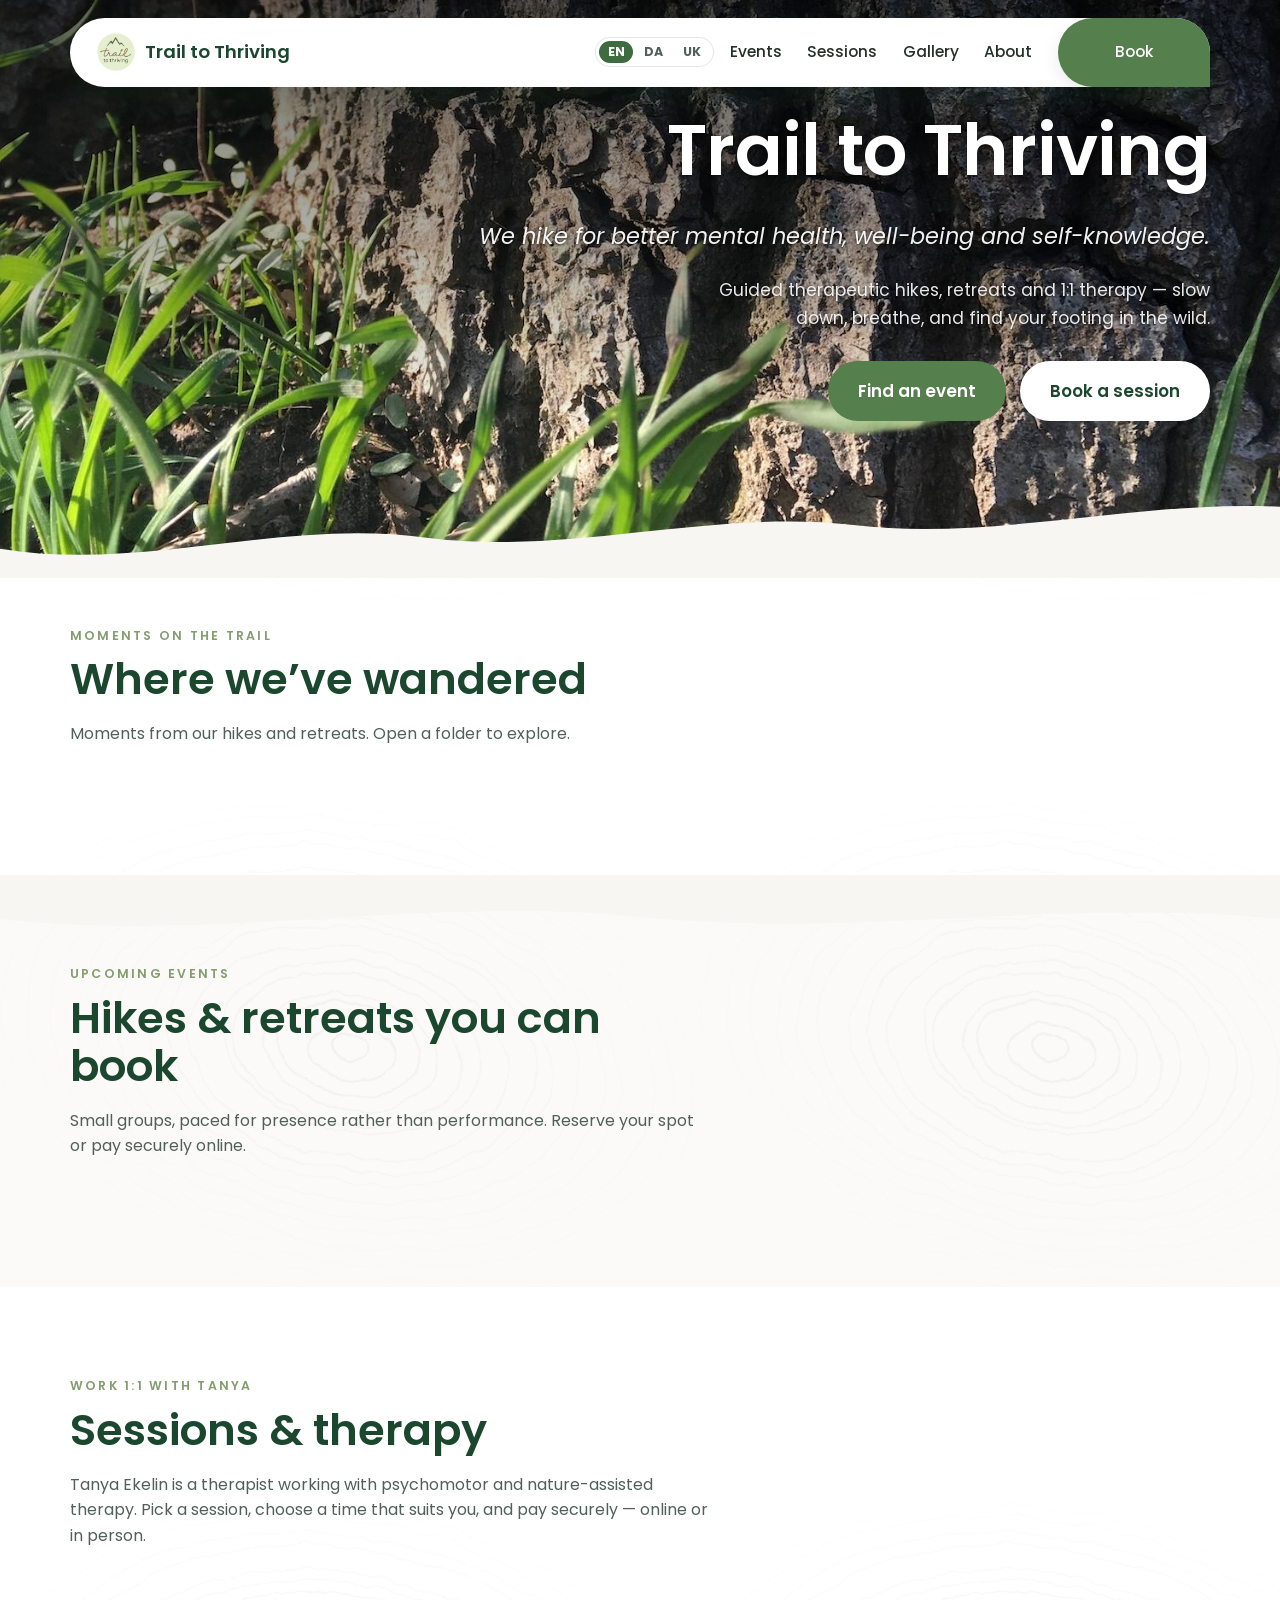
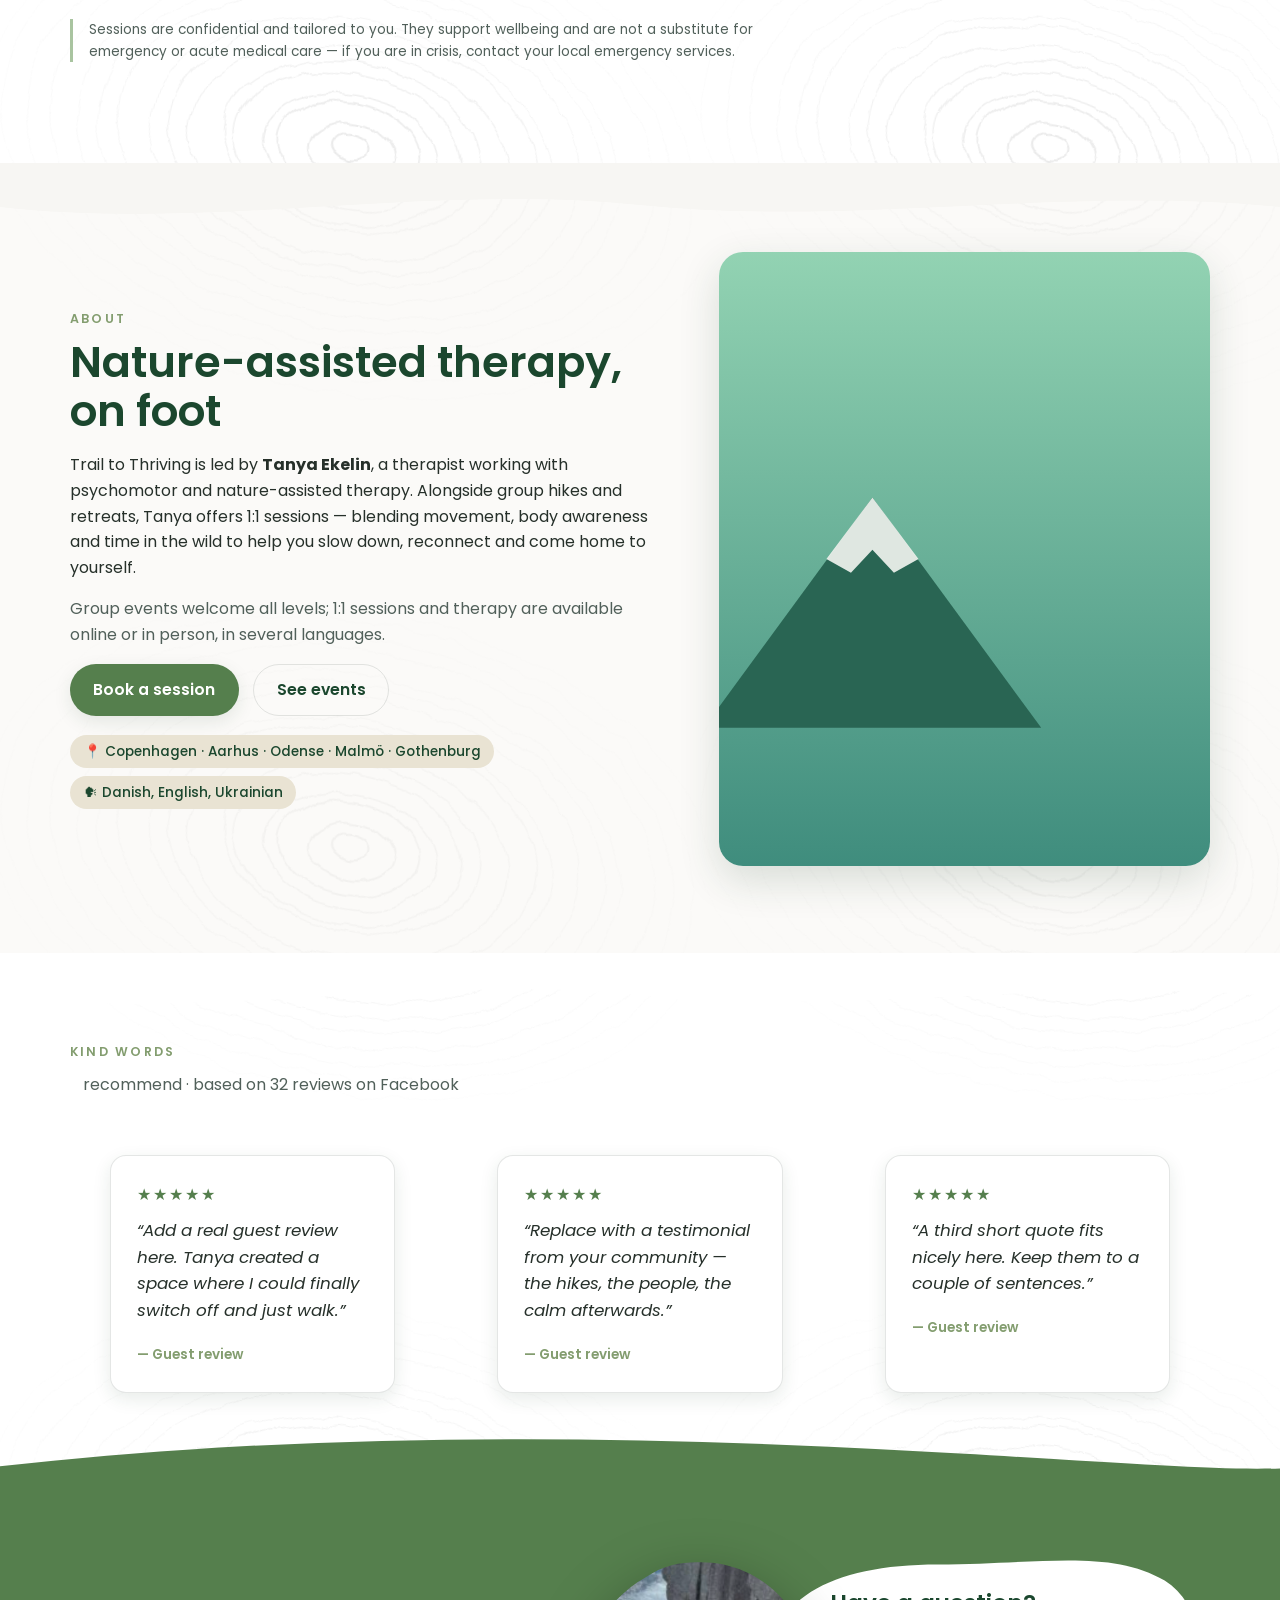
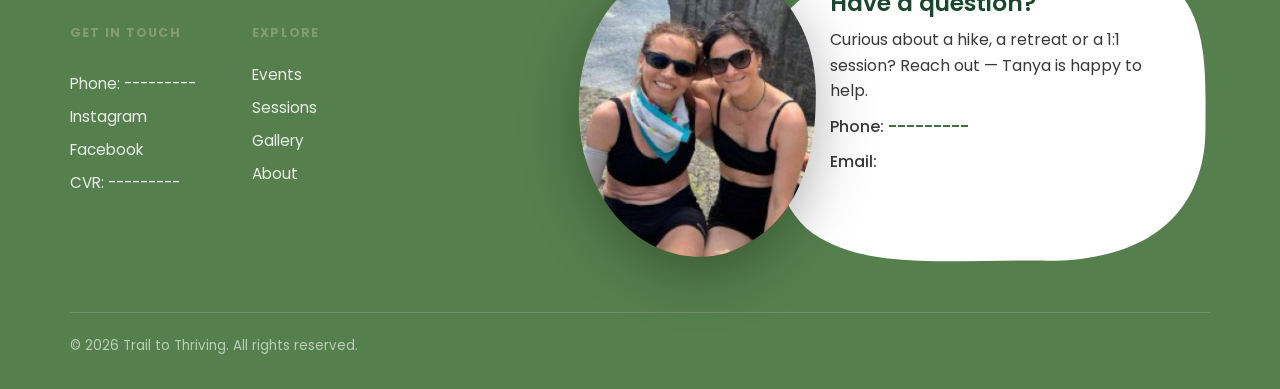
==== web/index.html @ 4027ffad "fix(web): seamless tree ring tile — re-center pith, transparent sections, semi-transparent tint" ====
<!DOCTYPE html>
<html lang="en">
<head>
  <meta charset="UTF-8" />
  <meta name="viewport" content="width=device-width, initial-scale=1.0" />
  <title data-i18n="page_title_home">Trail to Thriving — Guided wellbeing hikes & nature retreats</title>
  <meta name="description" content="Guided nature hikes and retreats for better mental health, wellbeing and self-knowledge — across Scandinavia and the Alps. Join us in the wild." />
  <link rel="icon" type="image/png" href="assets/images/logo.png" />

  <!-- Open Graph -->
  <meta property="og:title" content="Trail to Thriving — Guided wellbeing hikes & nature retreats" />
  <meta property="og:description" content="We hike for better mental health, wellbeing and self-knowledge. Join us in the wild." />
  <meta property="og:type" content="website" />
  <meta property="og:image" content="assets/images/logo.png" />

  <link rel="preconnect" href="https://fonts.googleapis.com" />
  <link rel="preconnect" href="https://fonts.gstatic.com" crossorigin />
  <link href="https://fonts.googleapis.com/css2?family=Poppins:wght@400;500;600;700&display=swap" rel="stylesheet" />
  <link rel="stylesheet" href="assets/css/styles.css?v=47" />
</head>
<body>
  <!-- HEADER -->
  <header class="site-header">
    <div class="wrap nav">
      <a class="brand" href="index.html">
        <img src="assets/images/logo.png" alt="" onerror="this.onerror=null;this.src='assets/images/logo.svg'" />
        <span data-brand-name>Trail to Thriving</span>
      </a>
      <div class="lang-switch" role="group" aria-label="Language">
        <button type="button" data-lang="en">EN</button>
        <button type="button" data-lang="da">DA</button>
        <button type="button" data-lang="uk">UK</button>
      </div>
      <button class="nav-toggle" id="nav-toggle" aria-label="Menu" aria-expanded="false" aria-controls="nav-menu">
        <span></span><span></span><span></span>
      </button>
      <nav class="nav-menu" id="nav-menu" aria-label="Primary">
        <a href="#events" data-i18n="nav_events">Events</a>
        <a href="#sessions" data-i18n="nav_sessions">Sessions</a>
        <a href="#moments" data-i18n="nav_gallery">Gallery</a>
        <a href="about.html" data-i18n="nav_about">About</a>
        <a class="btn btn--solid" href="#sessions" data-i18n="nav_book">Book</a>
      </nav>
    </div>
  </header>

  <!-- HERO -->
  <section class="hero">
    <div class="wrap hero__inner">
      <h1 data-brand-name>Trail to Thriving</h1>
      <p class="hero__tag" data-i18n="hero_tagline">We hike for better mental health, well-being and self-knowledge.</p>
      <p class="hero__intro" data-i18n="hero_intro"></p>
      <div class="hero__cta">
        <a class="btn btn--solid btn--lg" href="#events" data-i18n="hero_find_event">Find an event</a>
        <a class="btn btn--light btn--lg" href="#sessions" data-i18n="hero_book_session">Book a session</a>
      </div>
    </div>
  </section>

  <!-- FEATURED PHOTOS -->
  <section class="section" id="moments">
    <div class="wrap">
      <div class="section__head">
        <p class="eyebrow" data-i18n="moments_eyebrow">Moments on the trail</p>
        <h2 data-i18n="moments_heading">Where we’ve wandered</h2>
        <p class="muted" data-i18n="gallery_intro">Moments from our hikes and retreats. Open a folder to explore.</p>
      </div>
      <div class="gallery-grid" id="gallery-folders"><!-- filled by main.js: one tile per folder --></div>
    </div>
  </section>

  <!-- EVENTS (group hikes / retreats you buy) -->
  <section class="section section--tint" id="events">
    <div class="wrap">
      <div class="section__head">
        <p class="eyebrow" data-i18n="events_eyebrow">Upcoming events</p>
        <h2 data-i18n="events_heading">Hikes &amp; retreats you can book</h2>
        <p class="muted" data-i18n="events_intro">Small groups, paced for presence rather than performance. Reserve your spot or pay securely online.</p>
      </div>
      <div class="trips-grid" id="events-grid"><!-- filled by main.js --></div>
    </div>
  </section>

  <!-- SESSIONS (1:1 with Tanya, incl. therapy) -->
  <section class="section" id="sessions">
    <div class="wrap">
      <div class="section__head">
        <p class="eyebrow" data-i18n="sessions_eyebrow">Work 1:1 with Tanya</p>
        <h2 data-i18n="sessions_heading">Sessions &amp; therapy</h2>
        <p class="muted" data-i18n="sessions_intro">Tanya Ekelin is a therapist working with psychomotor and nature-assisted therapy. Pick a session, choose a time that suits you, and pay securely — online or in person.</p>
      </div>
      <div class="trips-grid" id="sessions-grid"><!-- filled by main.js --></div>
      <p class="muted sessions-note" data-i18n="sessions_note"></p>
    </div>
  </section>

  <!-- ABOUT -->
  <section class="section section--tint" id="about">
    <div class="wrap about">
      <div>
        <p class="eyebrow" data-i18n="about_eyebrow">About</p>
        <h2 data-i18n="about_heading">Nature-assisted therapy, on foot</h2>
        <p data-i18n-html="about_p1"></p>
        <p class="muted" data-i18n="about_p2"></p>
        <div class="hero__cta" style="margin:0.4rem 0 0.2rem">
          <a class="btn btn--solid" href="#sessions" data-i18n="hero_book_session">Book a session</a>
          <a class="btn btn--ghost" href="#events" data-i18n="see_events">See events</a>
        </div>
        <div class="chips">
          <span class="chip">📍 <span data-locations>Copenhagen · Aarhus · Odense · Malmö · Gothenburg</span></span>
          <span class="chip">🗣 <span data-i18n="langs_display">Danish, English, Ukrainian</span></span>
        </div>
      </div>
      <div class="about__media">
        <img src="" alt="On the trail" id="about-photo" />
      </div>
    </div>
  </section>

  <!-- REVIEWS -->
  <section class="section" id="reviews">
    <div class="wrap">
      <div class="section__head">
        <p class="eyebrow" data-i18n="reviews_eyebrow">Kind words</p>
        <div class="reviews__score">
          <strong data-review-score>100%</strong>
          <span class="muted" data-i18n="reviews_line">recommend · based on 32 reviews on Facebook</span>
        </div>
      </div>
      <div class="quotes" id="quotes"><!-- filled below via inline script --></div>
    </div>
  </section>

  <!-- FOOTER -->
  <footer class="site-footer"></footer>

  <script src="assets/js/config.js?v=6"></script>
  <script src="assets/js/i18n.js?v=12"></script>
  <script src="assets/js/main.js?v=12"></script>
  <script>
    /* Review quotes (localized via i18n) + the About photo. */
    (function () {
      var CFG = window.SITE_CONFIG || {};
      var box = document.getElementById("quotes");
      if (box) ["review_q1", "review_q2", "review_q3"].forEach(function (key) {
        var card = document.createElement("figure");
        card.className = "quote reveal";
        card.innerHTML =
          '<div class="stars">★★★★★</div>' +
          '<p>“<span data-i18n="' + key + '"></span>”</p>' +
          '<cite>— <span data-i18n="review_author"></span></cite>';
        box.appendChild(card);
      });
      if (window.applyI18n) window.applyI18n();

      var about = document.getElementById("about-photo");
      if (about) {
        var pool = (CFG.gallery || []).concat(CFG.events || []).concat(CFG.sessions || []);
        var withSrc = pool.filter(function (x) { return x.src || x.image; })[0];
        var phAbout = "data:image/svg+xml," + encodeURIComponent(
          '<svg xmlns="http://www.w3.org/2000/svg" viewBox="0 0 640 800" width="640" height="800"><defs><linearGradient id="g" x1="0" y1="0" x2="0" y2="1"><stop offset="0" stop-color="hsl(150,42%,70%)"/><stop offset="1" stop-color="hsl(168,38%,40%)"/></linearGradient></defs><rect width="640" height="800" fill="url(#g)"/><path d="M-20 620 L200 320 L420 620 Z" fill="hsl(162,42%,28%)"/><path d="M200 320 L260 400 L228 418 L200 388 L172 418 L140 400 Z" fill="#f3f6f1" opacity="0.9"/></svg>'
        );
        about.addEventListener("error", function () { if (about.getAttribute("src") !== phAbout) about.src = phAbout; });
        about.src = withSrc ? (withSrc.src || withSrc.image) : phAbout;
      }
    })();
  </script>
</body>
</html>
---- web/assets/css/styles.css ----
/* =============================================================================
   Trail to Thriving — styles
   ========================================================================== */
:root {
  --forest: #3f6b41;
  --forest-d: #1b472e;
  --moss: #839d6f;
  --sage: #a9c4a0;
  --sand: #e9e3d3;
  --cream: #f7f6f3;
  --cream-2: #ffffff;
  --ink: #26302a;
  --ink-soft: #51605a;
  --sun: #557f4d;
  --sun-d: #46703f;
  --line: rgba(38, 48, 42, 0.12);
  --shadow: 0 14px 40px rgba(33, 66, 43, 0.16);
  --shadow-sm: 0 6px 18px rgba(33, 66, 43, 0.1);
  --radius: 16px;
  --radius-lg: 24px;
  --wrap: 1140px;
  --font-head: "Poppins", -apple-system, BlinkMacSystemFont, "Segoe UI", Roboto, Helvetica, Arial, sans-serif;
  --font-body: "Poppins", -apple-system, BlinkMacSystemFont, "Segoe UI", Roboto, Helvetica, Arial, sans-serif;
}

* { box-sizing: border-box; }
html { scroll-behavior: smooth; }
body {
  margin: 0;
  font-family: var(--font-body);
  color: var(--ink);
  background: var(--cream);
  line-height: 1.6;
  -webkit-font-smoothing: antialiased;
}
body.no-scroll { overflow: hidden; }
img { max-width: 100%; display: block; }
a { color: var(--forest); text-decoration: none; }
h1, h2, h3 { font-family: var(--font-head); font-weight: 600; line-height: 1.12; color: var(--forest-d); margin: 0 0 0.4em; }
p { margin: 0 0 1em; }

.wrap { width: min(var(--wrap), 100% - 3rem); margin-inline: auto; }
.section { padding: 5.5rem 0; }
#moments { padding-top: calc(5.5rem - 40px); }
.section--tint { background-color: rgba(247, 246, 243, 0.55); }
.section__head { max-width: 640px; margin-bottom: 2.6rem; }
.eyebrow { text-transform: uppercase; letter-spacing: 0.18em; font-size: 0.78rem; font-weight: 600; color: var(--moss); margin: 0 0 0.6rem; }
.section h2 { font-size: clamp(1.9rem, 4vw, 2.7rem); }
.muted { color: var(--ink-soft); }

/* ---- buttons ------------------------------------------------------------- */
.btn {
  display: inline-flex; align-items: center; justify-content: center; gap: 0.5rem;
  font-family: var(--font-body); font-weight: 600; font-size: 0.98rem;
  padding: 0.8rem 1.4rem; border-radius: 999px; border: 1.5px solid transparent;
  cursor: pointer; transition: transform 0.15s ease, box-shadow 0.2s ease, background 0.2s ease, color 0.2s ease;
  text-align: center; white-space: nowrap;
}
.btn:active { transform: translateY(1px); }
.btn--solid { background: var(--sun); color: #fff; box-shadow: var(--shadow-sm); }
.btn--solid:hover { background: var(--sun-d); }
.btn--ghost { background: transparent; color: var(--forest-d); border-color: var(--line); }
.btn--ghost:hover { border-color: var(--forest); background: rgba(47, 93, 58, 0.06); }
.btn--light { background: #fff; color: var(--forest-d); }
.btn--light:hover { background: var(--cream); }
.btn--lg { padding: 0.95rem 1.8rem; font-size: 1.05rem; }

/* ---- header / nav -------------------------------------------------------- */
.site-header {
  position: sticky; top: 0; z-index: 40;
  background: rgba(247, 245, 236, 0.82); backdrop-filter: blur(10px);
  border-bottom: 1px solid var(--line);
}
.nav { display: flex; align-items: center; justify-content: flex-start; gap: 1rem; padding: 0.7rem 0; }
.brand { display: flex; align-items: center; gap: 0.6rem; margin-right: auto; font-family: var(--font-head); font-weight: 600; color: var(--forest-d); font-size: 1.15rem; }
.brand img { width: 38px; height: 38px; }
.nav-menu { display: flex; align-items: center; gap: 1.6rem; }
.nav-menu a { color: var(--ink); font-weight: 500; font-size: 0.97rem; }
.nav-menu a:hover { color: var(--forest); }
.nav-menu .btn { color: #fff; }
.lang-switch { display: inline-flex; gap: 2px; border: 1px solid var(--line); border-radius: 999px; padding: 3px; background: rgba(255, 255, 255, 0.5); }
.lang-switch button { border: 0; background: none; cursor: pointer; font-family: var(--font-body); font-size: 0.78rem; font-weight: 700; color: var(--ink-soft); padding: 0.28rem 0.55rem; border-radius: 999px; line-height: 1; }
.lang-switch button:hover:not(.is-active) { color: var(--forest); }
.lang-switch button.is-active { background: var(--forest); color: #fff; }

/* paid / booked state + confirmation toast */
.btn--booked { background: var(--sage); color: var(--forest-d); cursor: default; pointer-events: none; }
.toast { position: fixed; left: 50%; bottom: 1.5rem; transform: translate(-50%, 1rem); background: var(--forest-d); color: #fff; padding: 0.8rem 1.3rem; border-radius: 999px; box-shadow: var(--shadow); font-weight: 600; opacity: 0; transition: opacity .3s ease, transform .3s ease; z-index: 100; cursor: pointer; max-width: 90vw; text-align: center; }
.toast.is-in { opacity: 1; transform: translate(-50%, 0); }
.nav-toggle { display: none; background: none; border: 0; cursor: pointer; padding: 0.4rem; }
.nav-toggle span { display: block; width: 24px; height: 2px; background: var(--forest-d); margin: 5px 0; border-radius: 2px; }

/* ---- hero ---------------------------------------------------------------- */
.hero { position: relative; overflow: hidden; background-image: linear-gradient(to bottom, rgba(0, 0, 0, 0.58) 0%, rgba(0, 0, 0, 0.30) 42%, rgba(0, 0, 0, 0) 75%), url("../images/hero-bg.jpg"); background-size: cover; background-position: center; color: #fff; aspect-ratio: 1500 / 677; min-height: 460px; display: flex; align-items: flex-start; }
.hero__inner { position: relative; z-index: 2; padding: 3.25rem 0; max-width: 720px; }
.hero h1, .hero__tag, .hero__intro { text-shadow: 0 1px 3px rgba(0, 0, 0, 0.6), 0 2px 22px rgba(0, 0, 0, 0.55); }
.hero h1 { color: #fff; font-size: clamp(2.6rem, 6vw, 4.4rem); letter-spacing: -0.01em; }
.hero__tag { font-size: clamp(1.1rem, 2.4vw, 1.4rem); color: rgba(255, 255, 255, 0.94); font-family: var(--font-head); font-style: italic; }
.hero__intro { font-size: 1.08rem; color: rgba(255, 255, 255, 0.9); max-width: 540px; }
.hero__cta { display: flex; flex-wrap: wrap; gap: 0.9rem; margin-top: 1.8rem; }
.hero__badge { display: inline-flex; align-items: center; gap: 0.5rem; background: rgba(255, 255, 255, 0.16); border: 1px solid rgba(255, 255, 255, 0.3); padding: 0.4rem 0.9rem; border-radius: 999px; font-size: 0.85rem; margin-bottom: 1.4rem; }

/* ---- featured photo strip ------------------------------------------------ */
.featured__top { display: flex; align-items: flex-end; justify-content: space-between; gap: 1rem; flex-wrap: wrap; margin-bottom: 1.8rem; }
.mosaic { display: grid; grid-template-columns: repeat(4, 1fr); grid-auto-rows: 200px; gap: 14px; }
.mosaic .tile:nth-child(1) { grid-column: span 2; grid-row: span 2; }
.mosaic .tile:nth-child(6) { grid-column: span 2; }
.tile { position: relative; padding: 0; border: 0; cursor: pointer; border-radius: var(--radius); overflow: hidden; box-shadow: var(--shadow-sm); background: var(--sage); }
.tile img { width: 100%; height: 100%; object-fit: cover; transition: transform 0.5s ease; }
.tile:hover img { transform: scale(1.05); }
.tile__cap { position: absolute; left: 0; right: 0; bottom: 0; padding: 1.4rem 1rem 0.8rem; color: #fff; font-size: 0.9rem; text-align: left; background: linear-gradient(to top, rgba(0,0,0,0.55), rgba(0,0,0,0)); opacity: 0; transition: opacity 0.2s ease; }
.tile:hover .tile__cap, .tile:focus-visible .tile__cap { opacity: 1; }

/* full gallery grid */
.gallery-grid { display: grid; grid-template-columns: repeat(3, 1fr); grid-auto-rows: 240px; gap: 16px; }

/* gallery folder tiles (album covers) */
.folder-tile { position: relative; display: block; border-radius: var(--radius); overflow: hidden; box-shadow: var(--shadow-sm); background: var(--sage); }
.folder-tile img { width: 100%; height: 100%; object-fit: cover; transition: transform 0.5s ease; }
.folder-tile:hover img { transform: scale(1.05); }
.folder-tile__bar { position: absolute; left: 0; right: 0; bottom: 0; padding: 2rem 1.1rem 1rem; color: #fff; background: linear-gradient(to top, rgba(0,0,0,0.65), rgba(0,0,0,0)); }
.folder-tile__name { display: block; font-family: var(--font-head); font-size: 1.25rem; font-weight: 600; line-height: 1.2; }
.folder-tile__count { display: block; font-size: 0.85rem; opacity: 0.9; margin-top: 0.15rem; }

/* ---- trips --------------------------------------------------------------- */
.trips-grid { display: grid; grid-template-columns: repeat(auto-fill, minmax(290px, 1fr)); gap: 1.6rem; }
.card { background: var(--cream-2); border-radius: var(--radius-lg); overflow: hidden; box-shadow: var(--shadow-sm); border: 1px solid var(--line); display: flex; flex-direction: column; transition: transform 0.2s ease, box-shadow 0.2s ease; }
.card:hover { transform: translateY(-4px); box-shadow: var(--shadow); }
.card__media { position: relative; aspect-ratio: 4 / 3; overflow: hidden; }
.card__media img { width: 100%; height: 100%; object-fit: cover; }
.card__price { position: absolute; top: 12px; left: 12px; background: rgba(255,255,255,0.92); color: var(--forest-d); font-weight: 700; font-size: 0.85rem; padding: 0.35rem 0.7rem; border-radius: 999px; }
.card__body { padding: 1.3rem 1.3rem 1.5rem; display: flex; flex-direction: column; flex: 1; }
.card__title { font-size: 1.3rem; }
.card__meta { display: flex; flex-wrap: wrap; gap: 0.4rem 1rem; font-size: 0.86rem; color: var(--ink-soft); margin: 0 0 0.7rem; }
.card__blurb { font-size: 0.95rem; color: var(--ink-soft); flex: 1; }
.card__actions { display: flex; gap: 0.6rem; margin-top: 1rem; flex-wrap: wrap; }
.card__actions .btn { flex: 1; padding-inline: 0.8rem; }

/* session cards (no photo; lead with title + price) */
.card--session { border-top: 4px solid var(--moss); }
.card--session .card__body { padding-top: 1.5rem; }
.session__head { display: flex; align-items: baseline; justify-content: space-between; gap: 0.8rem; }
.session__price { font-family: var(--font-head); font-weight: 600; color: var(--sun-d); white-space: nowrap; font-size: 1.05rem; }
.sessions-note { margin-top: 1.8rem; font-size: 0.85rem; max-width: 760px; padding-left: 1rem; border-left: 3px solid var(--sage); }

/* card links to the detail page */
.card__title a { color: inherit; text-decoration: none; }
.card__title a:hover { color: var(--forest); }
.card__media a { display: block; width: 100%; height: 100%; }
.card__more { display: inline-block; margin-top: 0.7rem; font-weight: 600; font-size: 0.9rem; color: var(--forest); }
.card__more:hover { color: var(--moss); }

/* ---- event detail page --------------------------------------------------- */
.detail { max-width: 880px; }
.detail__back { display: inline-block; margin-bottom: 1.2rem; font-weight: 600; color: var(--moss); }
.detail__media { margin: 0.4rem 0 2rem; text-align: center; }
.detail__media img { display: block; max-width: 100%; max-height: 85vh; height: auto; margin: 0 auto; border-radius: var(--radius-lg); box-shadow: var(--shadow); }
.detail__title { font-size: clamp(2rem, 5vw, 3rem); margin: 1.6rem 0 0.6rem; }
.detail__meta { font-size: 0.98rem; margin-bottom: 1.4rem; }
.detail__actions { max-width: 440px; margin-bottom: 2rem; }
.detail__desc p { font-size: 1.08rem; color: var(--ink); margin-bottom: 1.1rem; max-width: 70ch; }
.detail__desc h2, .detail__desc h3, .detail__desc h4 { font-family: var(--font-head); color: var(--forest-d); margin: 1.6rem 0 0.6rem; }
.detail__desc h2 { font-size: 1.5rem; }
.detail__desc h3 { font-size: 1.25rem; }
.detail__desc ul, .detail__desc ol { margin: 0 0 1.1rem 1.3rem; color: var(--ink); font-size: 1.05rem; max-width: 70ch; }
.detail__desc li { margin-bottom: 0.4rem; }
.detail__desc a { color: var(--forest); text-decoration: underline; }
.detail__desc blockquote { border-left: 3px solid var(--sage); padding-left: 1rem; margin: 0 0 1.1rem; color: var(--ink-soft); font-style: italic; }
.detail__itinerary { margin-top: 2.6rem; }
.detail__itinerary h2 { font-size: 1.7rem; margin-bottom: 1.4rem; }
.itin { display: grid; grid-template-columns: 130px 1fr; gap: 0.4rem 1.4rem; padding: 1.1rem 0; border-top: 1px solid var(--line); }
.itin:last-child { border-bottom: 1px solid var(--line); }
.itin__day { font-family: var(--font-head); font-weight: 600; color: var(--moss); }
.itin__title { font-size: 1.15rem; margin: 0 0 0.3rem; }
.itin__body p { color: var(--ink-soft); margin: 0; }
.detail__empty { font-family: var(--font-head); font-size: 1.3rem; color: var(--ink-soft); margin-bottom: 1.2rem; }
@media (max-width: 600px) { .itin { grid-template-columns: 1fr; gap: 0.2rem; } }

/* ---- about --------------------------------------------------------------- */
.about { display: grid; grid-template-columns: 1.1fr 0.9fr; gap: 3rem; align-items: center; }
.about__media { border-radius: var(--radius-lg); overflow: hidden; box-shadow: var(--shadow); aspect-ratio: 4 / 5; }
.about__media img { width: 100%; height: 100%; object-fit: cover; }
.chips { display: flex; flex-wrap: wrap; gap: 0.5rem; margin-top: 1.2rem; }
.chip { background: var(--sand); color: var(--forest-d); border-radius: 999px; padding: 0.35rem 0.85rem; font-size: 0.85rem; font-weight: 500; }

/* ---- reviews ------------------------------------------------------------- */
.reviews__score { display: flex; align-items: baseline; gap: 0.8rem; margin-bottom: 2rem; }
.reviews__score strong { font-family: var(--font-head); font-size: 3.2rem; color: var(--forest-d); line-height: 1; }
.quotes { display: grid; grid-template-columns: repeat(3, 1fr); gap: 1.4rem; }
.quote { background: var(--cream-2); border: 1px solid var(--line); border-radius: var(--radius); padding: 1.6rem; box-shadow: var(--shadow-sm); }
.quote p { font-family: var(--font-head); font-style: italic; font-size: 1.05rem; color: var(--ink); }
.quote cite { font-style: normal; font-weight: 600; font-size: 0.85rem; color: var(--moss); }
.stars { color: var(--sun); letter-spacing: 2px; margin-bottom: 0.6rem; }

/* ---- booking band -------------------------------------------------------- */
.cta-band { background: linear-gradient(135deg, var(--forest) 0%, var(--forest-d) 100%); color: #fff; border-radius: var(--radius-lg); padding: 3.2rem; text-align: center; box-shadow: var(--shadow); }
.cta-band h2 { color: #fff; }
.cta-band p { color: rgba(255,255,255,0.88); max-width: 520px; margin-inline: auto; }
.cta-band .btn { margin-top: 1.4rem; }

/* ---- footer -------------------------------------------------------------- */
.site-footer { background: var(--sun); color: rgba(255,255,255,0.9); padding: 3.2rem 0 2rem; }
.footer-grid { display: flex; justify-content: space-between; gap: 2rem; flex-wrap: wrap; }
.footer-brand { display: flex; align-items: center; gap: 0.6rem; font-family: var(--font-head); font-size: 1.2rem; color: #fff; }
.footer-brand img { width: 34px; height: 34px; }
.site-footer a { color: rgba(255,255,255,0.85); }
.site-footer a:hover { color: #fff; }
.socials { display: flex; gap: 1rem; margin-top: 0.8rem; }
.footer-cols { display: flex; gap: 3rem; flex-wrap: wrap; }
.footer-cols h4 { font-family: var(--font-body); text-transform: uppercase; letter-spacing: 0.1em; font-size: 0.75rem; color: var(--sage); margin: 0 0 0.7rem; }
.footer-cols ul { list-style: none; padding: 0; margin: 0; display: grid; gap: 0.4rem; font-size: 0.92rem; }
.footer-bottom { margin-top: 2.4rem; padding-top: 1.4rem; border-top: 1px solid rgba(255,255,255,0.15); font-size: 0.84rem; display: flex; justify-content: space-between; gap: 1rem; flex-wrap: wrap; color: rgba(255,255,255,0.6); }

/* ---- lightbox ------------------------------------------------------------ */
.lightbox { position: fixed; inset: 0; z-index: 80; background: rgba(15, 25, 18, 0.92); display: none; align-items: center; justify-content: center; padding: 4vmin; }
.lightbox.is-open { display: flex; }
.lightbox__img { max-width: 90vw; max-height: 82vh; border-radius: 10px; box-shadow: 0 20px 60px rgba(0,0,0,0.5); object-fit: contain; }
.lightbox__cap { position: absolute; bottom: 2vmin; left: 0; right: 0; text-align: center; color: rgba(255,255,255,0.92); font-size: 0.95rem; }
.lightbox__close { position: absolute; top: 2vmin; right: 3vmin; background: none; border: 0; color: #fff; font-size: 2.6rem; line-height: 1; cursor: pointer; }
.lightbox__nav { background: rgba(255,255,255,0.12); border: 0; color: #fff; font-size: 2.4rem; width: 56px; height: 56px; border-radius: 50%; cursor: pointer; position: absolute; top: 50%; transform: translateY(-50%); transition: background 0.2s; }
.lightbox__nav:hover { background: rgba(255,255,255,0.25); }
.lightbox__nav--prev { left: 3vmin; }
.lightbox__nav--next { right: 3vmin; }

/* ---- modal --------------------------------------------------------------- */
.modal { position: fixed; inset: 0; z-index: 90; background: rgba(15, 25, 18, 0.7); display: none; align-items: center; justify-content: center; padding: 4vmin; }
.modal.is-open { display: flex; }
.modal__panel { position: relative; background: var(--cream-2); border-radius: var(--radius-lg); width: min(640px, 96vw); max-height: 90vh; overflow: hidden; box-shadow: var(--shadow); }
.modal__close { position: absolute; top: 8px; right: 12px; z-index: 2; background: rgba(255,255,255,0.85); border: 0; width: 38px; height: 38px; border-radius: 50%; font-size: 1.8rem; line-height: 1; cursor: pointer; color: var(--forest-d); }
.modal__frame { width: 100%; height: 78vh; border: 0; display: block; }
.modal__body { min-height: 120px; }
.modal__msg { padding: 2.6rem; text-align: center; }
.modal__msg .btn { margin: 0.6rem 0 1.4rem; }
.modal__hint { font-size: 0.82rem; color: var(--ink-soft); }
.modal__hint code { background: var(--sand); padding: 0.1rem 0.35rem; border-radius: 5px; }

/* ---- reveal animation ---------------------------------------------------- */
.reveal { opacity: 0; transform: translateY(18px); transition: opacity 0.6s ease, transform 0.6s ease; }
.reveal.is-in { opacity: 1; transform: none; }
@media (prefers-reduced-motion: reduce) {
  .reveal { opacity: 1; transform: none; transition: none; }
  html { scroll-behavior: auto; }
}

/* ---- responsive ---------------------------------------------------------- */
@media (max-width: 900px) {
  .about { grid-template-columns: 1fr; }
  .quotes { grid-template-columns: 1fr; }
  .gallery-grid { grid-template-columns: repeat(2, 1fr); }
}
@media (max-width: 760px) {
  .section { padding: 4rem 0; }
  .nav-toggle { display: block; }
  .nav-menu {
    position: absolute; top: 100%; left: 0; right: 0;
    flex-direction: column; align-items: stretch; gap: 0;
    background: var(--cream-2); border-bottom: 1px solid var(--line);
    padding: 0.6rem 1.5rem 1.2rem; box-shadow: var(--shadow-sm);
    display: none;
  }
  .nav-menu.is-open { display: flex; }
  .nav-menu a { padding: 0.7rem 0; border-bottom: 1px solid var(--line); }
  .nav-menu .btn { margin-top: 0.6rem; }
  .mosaic { grid-template-columns: repeat(2, 1fr); grid-auto-rows: 150px; }
  .mosaic .tile:nth-child(1) { grid-column: span 2; grid-row: span 1; }
  .mosaic .tile:nth-child(6) { grid-column: span 1; }
  .cta-band { padding: 2.2rem 1.4rem; }
  /* hero: show full image as a top banner, text stacked below (no zoom) */
  .hero { aspect-ratio: auto; min-height: 0; display: block; background-image: url("../images/hero-bg.jpg"); background-color: var(--forest-d); background-size: 100% auto; background-position: top center; background-repeat: no-repeat; padding-top: calc(100vw * 677 / 1500); }
  .hero__inner { padding: 1.6rem 0 6.5rem; }
}
@media (max-width: 480px) {
  .gallery-grid { grid-template-columns: 1fr; }
  .card__actions { flex-direction: column; }
}

/* =====================================================================
   vinatur-style chrome — floating pill nav + organic wave dividers
   ===================================================================== */
/* transparent header; the .nav becomes a white floating pill over the hero */
.site-header {
  position: absolute; top: 0; left: 0; right: 0; z-index: 50;
  background: transparent; backdrop-filter: none; border-bottom: 0;
  padding: 1.1rem 0 0;
}
.site-header .nav {
  position: relative;
  background: #fff;
  border-radius: 999px 999px 0 999px;
  box-shadow: 0 12px 34px rgba(27, 71, 46, 0.18);
  padding: 0.97rem 0 0.97rem 1.7rem;
}
.site-header .nav-menu { align-self: stretch; }
/* the Book button is the dark-green end-cap of the menu bar:
   rounded top-right like the bar, square bottom-right */
.nav-menu .btn--solid { background: var(--sun); color: #fff; align-self: stretch; margin: -0.97rem 0; padding-block: 0; padding-inline: 3.5rem; border-radius: 999px 999px 0 999px; }
.nav-menu .btn--solid:hover { background: var(--sun-d); color: #fff; }

/* clear the floating pill */
@media (min-width: 761px) {
  .hero .hero__inner { padding-top: 7rem; }
}
.site-header + .section { padding-top: 7.5rem; }

/* organic wave divider: hero photo -> cream */
.hero::after {
  content: ""; position: absolute; left: 0; right: 0; bottom: 0; height: 84px; z-index: 3;
  pointer-events: none;
  background: url("data:image/svg+xml,%3Csvg xmlns='http://www.w3.org/2000/svg' viewBox='0 0 1440 92' preserveAspectRatio='none'%3E%3Cpath d='M0,60 C160,86 320,26 480,48 C640,68 800,16 960,34 C1120,52 1280,6 1440,14 L1440,92 L0,92 Z' fill='%23f7f6f3'/%3E%3C/svg%3E") no-repeat bottom center / 100% 100%;
}

/* organic wave divider: cream -> deep-green footer */
.site-footer { position: relative; }
.site-footer::before {
  content: ""; position: absolute; left: 0; right: 0; top: -73px; height: 74px; z-index: 2;
  pointer-events: none;
  background: url("data:image/svg+xml,%3Csvg xmlns='http://www.w3.org/2000/svg' viewBox='0 0 1440 70' preserveAspectRatio='none'%3E%3Cpath d='M0,40 C360,6 720,10 1080,28 C1270,37 1370,44 1440,42 L1440,70 L0,70 Z' fill='%23557f4d'/%3E%3C/svg%3E") no-repeat top center / 100% 100%;
}

/* footer columns: vinatur-ish sage headings + hovers */
.footer-cols h4 { color: var(--moss); }
.site-footer a:hover { color: var(--moss); }

/* ---- footer contact blob (vinatur "Har du spørgsmål?") ---- */
.footer-contact { display: flex; align-items: center; justify-content: center; margin: 0.5rem 0 3.4rem; }
.footer-contact__photo { flex: 0 0 auto; position: relative; z-index: 2; }
.footer-contact__photo img { display: block; width: 300px; height: 350px; object-fit: cover; border-radius: 63% 37% 56% 44% / 58% 53% 47% 42%; box-shadow: 0 18px 40px rgba(0, 0, 0, 0.25); }
.footer-contact__bubble { background: #fff; color: #2a2a2a; border-radius: 47% 53% 62% 38% / 60% 49% 51% 40%; padding: 3rem 4.5rem 3rem 5.5rem; margin-left: -70px; max-width: 600px; }
.footer-contact__bubble h3 { color: var(--forest-d); font-family: var(--font-head); font-size: 1.7rem; margin: 0 0 0.7rem; }
.footer-contact__bubble p { color: #3a3a3a; margin: 0 0 0.6rem; }
.footer-contact__line { font-weight: 500; }
.footer-contact__bubble a[data-brand-email] { color: var(--forest); font-weight: 600; }
.footer-contact__bubble .btn { margin-top: 1.1rem; }

/* ---- about page (vinatur "Hvem er ViNatur?") ---- */
.about-page__inner { display: grid; grid-template-columns: 1.05fr 0.95fr; gap: 3.5rem; align-items: center; }
.about-page__text h1 { font-size: clamp(2.1rem, 4.2vw, 3.2rem); }
.about-page__photo img { width: 100%; aspect-ratio: 1 / 1.05; object-fit: cover; border-radius: 58% 42% 54% 46% / 56% 48% 52% 44%; box-shadow: var(--shadow); }
@media (max-width: 900px) {
  .about-page__inner { grid-template-columns: 1fr; gap: 2.2rem; }
  .about-page__photo { order: -1; max-width: 460px; margin-inline: auto; }
}
@media (max-width: 760px) {
  .footer-contact { flex-direction: column; margin-bottom: 2.4rem; }
  .footer-contact__bubble { margin-left: 0; margin-top: -50px; padding: 3rem 2rem 2rem; text-align: center; }
  .footer-contact__photo img { width: 220px; height: 250px; }
}

/* footer: vinatur layout — Kontakt + Links columns (left), contact blob (right) */
.footer-inner { display: grid; grid-template-columns: 1fr 1.15fr; column-gap: 3rem; align-items: center; }
.footer-cols { display: flex; gap: 3.5rem; flex-wrap: wrap; }
.footer-col { display: flex; flex-direction: column; gap: 0.55rem; }
.footer-col h4 { font-family: var(--font-body); text-transform: uppercase; letter-spacing: 0.1em; font-size: 0.78rem; color: var(--moss); margin: 0 0 0.7rem; }
.footer-col a, .footer-col .footer-line { color: rgba(255, 255, 255, 0.86); font-size: 0.95rem; }
.footer-col a:hover { color: var(--moss); }
.footer-contact { margin: 0; justify-content: flex-start; }
.footer-contact__photo img { width: 235px; height: 285px; }
.footer-contact__bubble { max-width: 430px; padding: 2.3rem 2.6rem 2.3rem 3.8rem; margin-left: -55px; }
.footer-contact__bubble h3 { font-size: 1.45rem; }
.footer-bottom { margin-top: 2.6rem; }
@media (max-width: 900px) {
  .footer-inner { grid-template-columns: 1fr; row-gap: 2.6rem; justify-items: center; text-align: center; }
  .footer-cols { justify-content: center; }
  .footer-contact { justify-content: center; }
}

/* organic clip-path frames for the footer photo + bubble (vinatur look) */
.footer-inner { grid-template-columns: 0.85fr 1.2fr; }
.footer-contact__photo { filter: drop-shadow(0 16px 28px rgba(0, 0, 0, 0.30)); }
.footer-contact__photo img { width: 250px; height: 300px; border-radius: 0; box-shadow: none; -webkit-clip-path: url(#fcPhoto); clip-path: url(#fcPhoto); }
.footer-contact__bubble { max-width: 460px; border-radius: 0; padding: 2.6rem 3rem 2.8rem 4.6rem; margin-left: -64px; -webkit-clip-path: url(#fcBubble); clip-path: url(#fcBubble); }
.footer-contact__bubble .fc-val { color: var(--forest); font-weight: 600; }
.footer-contact__more { display: inline-block; margin-top: 1rem; color: var(--forest); font-weight: 600; }
.footer-contact__more:hover { color: var(--forest-d); }
@media (max-width: 900px) { .footer-inner { grid-template-columns: 1fr; } }
@media (max-width: 760px) {
  .footer-contact__photo img { width: 210px; height: 250px; }
  .footer-contact__bubble { margin-left: -40px; padding: 2.4rem 1.8rem 2.4rem 2.8rem; max-width: 90vw; }
}

/* mobile: reset the Book end-cap back to a normal pill inside the dropdown */
@media (max-width: 760px) {
  .site-header .nav { padding-right: 1.2rem; }
  .site-header .nav-menu { align-self: auto; }
  .nav-menu .btn--solid { align-self: auto; margin: 0.6rem 0 0; padding-block: 0.8rem; border-radius: 999px; }
}

/* ---- inter-section wave dividers ----------------------------------------- */
.section { position: relative; }

#events::before, #sessions::before, #about::before, #reviews::before {
  content: ""; position: absolute; left: 0; right: 0; top: -1px; height: 80px; pointer-events: none;
}

/* cream (#f7f6f3) wave — events/about follow cream sections */
#events::before, #about::before {
  background: url("data:image/svg+xml,%3Csvg xmlns='http://www.w3.org/2000/svg' viewBox='0 0 1440 80' preserveAspectRatio='none'%3E%3Cpath d='M0,44 C240,68 480,20 720,42 C960,64 1200,22 1440,44 L1440,0 L0,0 Z' fill='%23f7f6f3'/%3E%3C/svg%3E") no-repeat top center / 100% 100%;
}

/* white (#ffffff) wave — sessions/reviews follow white sections */
#sessions::before, #reviews::before {
  background: url("data:image/svg+xml,%3Csvg xmlns='http://www.w3.org/2000/svg' viewBox='0 0 1440 80' preserveAspectRatio='none'%3E%3Cpath d='M0,44 C240,68 480,20 720,42 C960,64 1200,22 1440,44 L1440,0 L0,0 Z' fill='%23ffffff'/%3E%3C/svg%3E") no-repeat top center / 100% 100%;
}

/* ---- tree ring cross-section texture (background, below all waves) ------- */
/* CSS backgrounds are always painted behind positioned ::before elements,
   so the waves always render on top of this pattern. */
body {
  background-color: #fff;
  background-image: url("data:image/svg+xml,%3Csvg xmlns='http://www.w3.org/2000/svg' width='700' height='700'%3E%3Cdefs%3E%3Cfilter id='w' x='-30%25' y='-30%25' width='160%25' height='160%25'%3E%3CfeTurbulence type='fractalNoise' baseFrequency='0.028 0.014' numOctaves='5' seed='42' result='n'/%3E%3CfeDisplacementMap in='SourceGraphic' in2='n' scale='13' xChannelSelector='R' yChannelSelector='G'/%3E%3C/filter%3E%3C/defs%3E%3Cg transform='rotate%2812 350 350%29' filter='url%28%23w%29'%3E%3Cellipse cx='350' cy='347' rx='20' ry='13' fill='none' stroke='%232c1a0a' stroke-opacity='0.08' stroke-width='2.2'/%3E%3Cellipse cx='352' cy='351' rx='44' ry='28' fill='none' stroke='%232c1a0a' stroke-opacity='0.075' stroke-width='2'/%3E%3Cellipse cx='349' cy='349' rx='72' ry='46' fill='none' stroke='%232c1a0a' stroke-opacity='0.07' stroke-width='1.8'/%3E%3Cellipse cx='351' cy='352' rx='88' ry='57' fill='none' stroke='%232c1a0a' stroke-opacity='0.065' stroke-width='1.5'/%3E%3Cellipse cx='348' cy='350' rx='116' ry='75' fill='none' stroke='%232c1a0a' stroke-opacity='0.06' stroke-width='1.5'/%3E%3Cellipse cx='352' cy='347' rx='130' ry='84' fill='none' stroke='%232c1a0a' stroke-opacity='0.055' stroke-width='1.3'/%3E%3Cellipse cx='349' cy='353' rx='162' ry='104' fill='none' stroke='%232c1a0a' stroke-opacity='0.055' stroke-width='1.2'/%3E%3Cellipse cx='351' cy='349' rx='186' ry='120' fill='none' stroke='%232c1a0a' stroke-opacity='0.05' stroke-width='1.2'/%3E%3Cellipse cx='350' cy='351' rx='202' ry='130' fill='none' stroke='%232c1a0a' stroke-opacity='0.045' stroke-width='1.0'/%3E%3Cellipse cx='348' cy='348' rx='234' ry='151' fill='none' stroke='%232c1a0a' stroke-opacity='0.04' stroke-width='1.0'/%3E%3Cellipse cx='352' cy='350' rx='256' ry='165' fill='none' stroke='%232c1a0a' stroke-opacity='0.04' stroke-width='0.9'/%3E%3Cellipse cx='349' cy='352' rx='274' ry='177' fill='none' stroke='%232c1a0a' stroke-opacity='0.035' stroke-width='0.8'/%3E%3Cellipse cx='351' cy='348' rx='306' ry='197' fill='none' stroke='%232c1a0a' stroke-opacity='0.03' stroke-width='0.8'/%3E%3Cellipse cx='350' cy='350' rx='328' ry='211' fill='none' stroke='%232c1a0a' stroke-opacity='0.03' stroke-width='0.7'/%3E%3Cellipse cx='348' cy='349' rx='350' ry='226' fill='none' stroke='%232c1a0a' stroke-opacity='0.028' stroke-width='0.7'/%3E%3Cellipse cx='352' cy='352' rx='372' ry='240' fill='none' stroke='%232c1a0a' stroke-opacity='0.025' stroke-width='0.6'/%3E%3C/g%3E%3C/svg%3E");
  background-size: 700px;
  background-repeat: repeat;
}

/* ---- hero: right-align content flush with the nav's right edge ----------- */
.hero .hero__inner { max-width: none; text-align: right; }
.hero .hero__intro { margin-left: auto; }
.hero .hero__cta { justify-content: flex-end; }
@media (max-width: 760px) {
  .hero .hero__inner { text-align: left; }
  .hero .hero__intro { margin-left: 0; }
  .hero .hero__cta { justify-content: flex-start; }
}
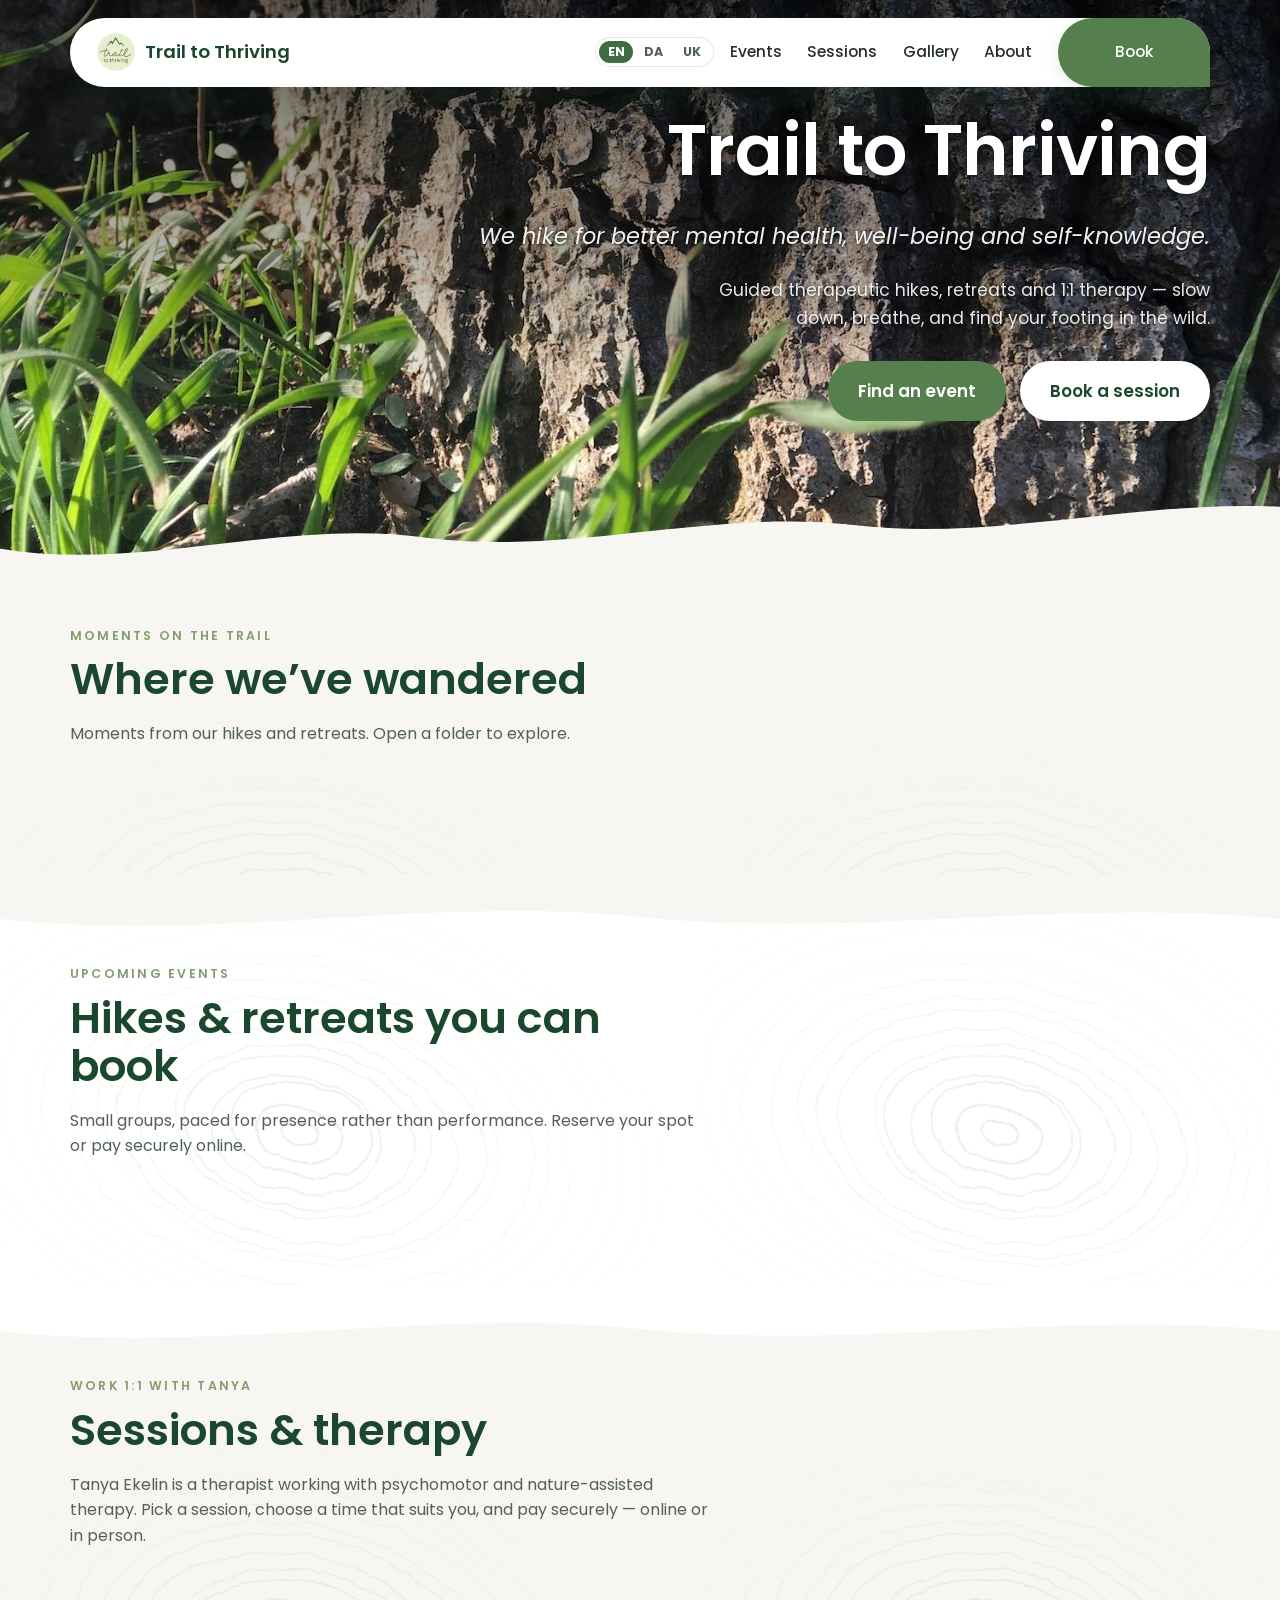
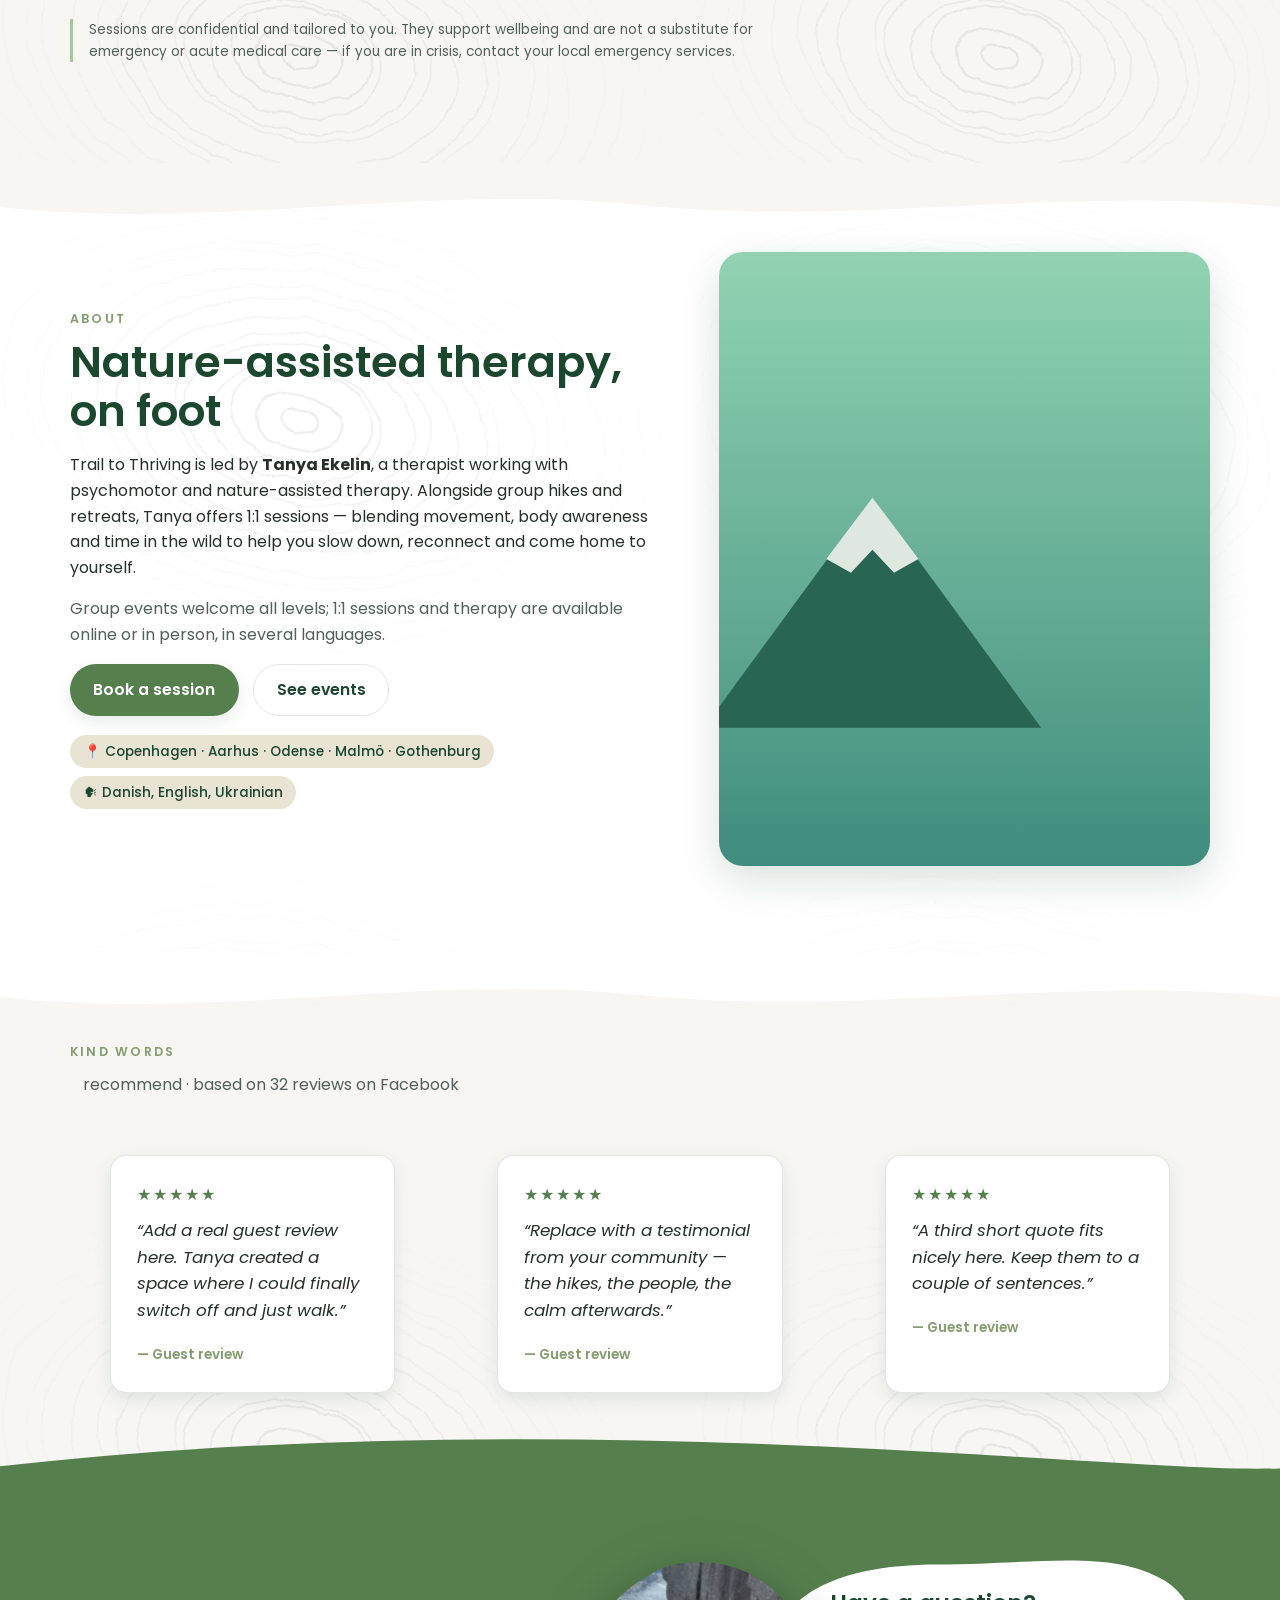
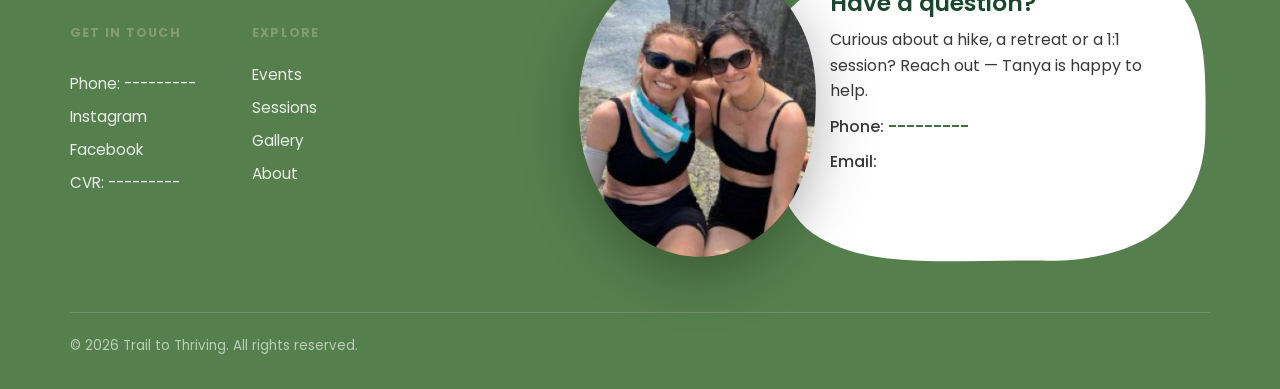
==== commit 24156dd8: "Revert "fix(web): seamless tree ring tile — re-center pith, transparent sections, semi-transparent t" ====
--- a/web/index.html
+++ b/web/index.html
@@ -16,7 +16,7 @@
   <link rel="preconnect" href="https://fonts.googleapis.com" />
   <link rel="preconnect" href="https://fonts.gstatic.com" crossorigin />
   <link href="https://fonts.googleapis.com/css2?family=Poppins:wght@400;500;600;700&display=swap" rel="stylesheet" />
-  <link rel="stylesheet" href="assets/css/styles.css?v=47" />
+  <link rel="stylesheet" href="assets/css/styles.css?v=46" />
 </head>
 <body>
   <!-- HEADER -->
--- a/web/assets/css/styles.css
+++ b/web/assets/css/styles.css
@@ -42,7 +42,7 @@
 .wrap { width: min(var(--wrap), 100% - 3rem); margin-inline: auto; }
 .section { padding: 5.5rem 0; }
 #moments { padding-top: calc(5.5rem - 40px); }
-.section--tint { background-color: rgba(247, 246, 243, 0.55); }
+.section--tint { background: var(--cream-2); }
 .section__head { max-width: 640px; margin-bottom: 2.6rem; }
 .eyebrow { text-transform: uppercase; letter-spacing: 0.18em; font-size: 0.78rem; font-weight: 600; color: var(--moss); margin: 0 0 0.6rem; }
 .section h2 { font-size: clamp(1.9rem, 4vw, 2.7rem); }
@@ -406,8 +406,13 @@
 /* CSS backgrounds are always painted behind positioned ::before elements,
    so the waves always render on top of this pattern. */
 body {
-  background-color: #fff;
-  background-image: url("data:image/svg+xml,%3Csvg xmlns='http://www.w3.org/2000/svg' width='700' height='700'%3E%3Cdefs%3E%3Cfilter id='w' x='-30%25' y='-30%25' width='160%25' height='160%25'%3E%3CfeTurbulence type='fractalNoise' baseFrequency='0.028 0.014' numOctaves='5' seed='42' result='n'/%3E%3CfeDisplacementMap in='SourceGraphic' in2='n' scale='13' xChannelSelector='R' yChannelSelector='G'/%3E%3C/filter%3E%3C/defs%3E%3Cg transform='rotate%2812 350 350%29' filter='url%28%23w%29'%3E%3Cellipse cx='350' cy='347' rx='20' ry='13' fill='none' stroke='%232c1a0a' stroke-opacity='0.08' stroke-width='2.2'/%3E%3Cellipse cx='352' cy='351' rx='44' ry='28' fill='none' stroke='%232c1a0a' stroke-opacity='0.075' stroke-width='2'/%3E%3Cellipse cx='349' cy='349' rx='72' ry='46' fill='none' stroke='%232c1a0a' stroke-opacity='0.07' stroke-width='1.8'/%3E%3Cellipse cx='351' cy='352' rx='88' ry='57' fill='none' stroke='%232c1a0a' stroke-opacity='0.065' stroke-width='1.5'/%3E%3Cellipse cx='348' cy='350' rx='116' ry='75' fill='none' stroke='%232c1a0a' stroke-opacity='0.06' stroke-width='1.5'/%3E%3Cellipse cx='352' cy='347' rx='130' ry='84' fill='none' stroke='%232c1a0a' stroke-opacity='0.055' stroke-width='1.3'/%3E%3Cellipse cx='349' cy='353' rx='162' ry='104' fill='none' stroke='%232c1a0a' stroke-opacity='0.055' stroke-width='1.2'/%3E%3Cellipse cx='351' cy='349' rx='186' ry='120' fill='none' stroke='%232c1a0a' stroke-opacity='0.05' stroke-width='1.2'/%3E%3Cellipse cx='350' cy='351' rx='202' ry='130' fill='none' stroke='%232c1a0a' stroke-opacity='0.045' stroke-width='1.0'/%3E%3Cellipse cx='348' cy='348' rx='234' ry='151' fill='none' stroke='%232c1a0a' stroke-opacity='0.04' stroke-width='1.0'/%3E%3Cellipse cx='352' cy='350' rx='256' ry='165' fill='none' stroke='%232c1a0a' stroke-opacity='0.04' stroke-width='0.9'/%3E%3Cellipse cx='349' cy='352' rx='274' ry='177' fill='none' stroke='%232c1a0a' stroke-opacity='0.035' stroke-width='0.8'/%3E%3Cellipse cx='351' cy='348' rx='306' ry='197' fill='none' stroke='%232c1a0a' stroke-opacity='0.03' stroke-width='0.8'/%3E%3Cellipse cx='350' cy='350' rx='328' ry='211' fill='none' stroke='%232c1a0a' stroke-opacity='0.03' stroke-width='0.7'/%3E%3Cellipse cx='348' cy='349' rx='350' ry='226' fill='none' stroke='%232c1a0a' stroke-opacity='0.028' stroke-width='0.7'/%3E%3Cellipse cx='352' cy='352' rx='372' ry='240' fill='none' stroke='%232c1a0a' stroke-opacity='0.025' stroke-width='0.6'/%3E%3C/g%3E%3C/svg%3E");
+  background-image: url("data:image/svg+xml,%3Csvg xmlns='http://www.w3.org/2000/svg' width='700' height='700'%3E%3Cdefs%3E%3Cfilter id='w' x='-30%25' y='-30%25' width='160%25' height='160%25'%3E%3CfeTurbulence type='fractalNoise' baseFrequency='0.028 0.014' numOctaves='5' seed='42' result='n'/%3E%3CfeDisplacementMap in='SourceGraphic' in2='n' scale='13' xChannelSelector='R' yChannelSelector='G'/%3E%3C/filter%3E%3C/defs%3E%3Cg transform='rotate%2812 350 350%29' filter='url%28%23w%29'%3E%3Cellipse cx='282' cy='268' rx='20' ry='13' fill='none' stroke='%232c1a0a' stroke-opacity='0.08' stroke-width='2.2'/%3E%3Cellipse cx='280' cy='271' rx='44' ry='28' fill='none' stroke='%232c1a0a' stroke-opacity='0.075' stroke-width='2'/%3E%3Cellipse cx='283' cy='266' rx='72' ry='46' fill='none' stroke='%232c1a0a' stroke-opacity='0.07' stroke-width='1.8'/%3E%3Cellipse cx='278' cy='272' rx='88' ry='57' fill='none' stroke='%232c1a0a' stroke-opacity='0.065' stroke-width='1.5'/%3E%3Cellipse cx='281' cy='269' rx='116' ry='75' fill='none' stroke='%232c1a0a' stroke-opacity='0.06' stroke-width='1.5'/%3E%3Cellipse cx='284' cy='267' rx='130' ry='84' fill='none' stroke='%232c1a0a' stroke-opacity='0.055' stroke-width='1.3'/%3E%3Cellipse cx='279' cy='273' rx='162' ry='104' fill='none' stroke='%232c1a0a' stroke-opacity='0.055' stroke-width='1.2'/%3E%3Cellipse cx='282' cy='270' rx='186' ry='120' fill='none' stroke='%232c1a0a' stroke-opacity='0.05' stroke-width='1.2'/%3E%3Cellipse cx='280' cy='268' rx='202' ry='130' fill='none' stroke='%232c1a0a' stroke-opacity='0.045' stroke-width='1'/%3E%3Cellipse cx='283' cy='271' rx='234' ry='151' fill='none' stroke='%232c1a0a' stroke-opacity='0.04' stroke-width='1'/%3E%3Cellipse cx='278' cy='269' rx='256' ry='165' fill='none' stroke='%232c1a0a' stroke-opacity='0.04' stroke-width='0.9'/%3E%3Cellipse cx='281' cy='272' rx='274' ry='177' fill='none' stroke='%232c1a0a' stroke-opacity='0.035' stroke-width='0.8'/%3E%3Cellipse cx='284' cy='267' rx='306' ry='197' fill='none' stroke='%232c1a0a' stroke-opacity='0.03' stroke-width='0.8'/%3E%3Cellipse cx='280' cy='270' rx='328' ry='211' fill='none' stroke='%232c1a0a' stroke-opacity='0.03' stroke-width='0.7'/%3E%3Cellipse cx='282' cy='268' rx='350' ry='226' fill='none' stroke='%232c1a0a' stroke-opacity='0.028' stroke-width='0.7'/%3E%3Cellipse cx='279' cy='273' rx='372' ry='240' fill='none' stroke='%232c1a0a' stroke-opacity='0.025' stroke-width='0.6'/%3E%3C/g%3E%3C/svg%3E");
+  background-size: 700px;
+  background-repeat: repeat;
+}
+.section--tint {
+  background-color: var(--cream-2);
+  background-image: url("data:image/svg+xml,%3Csvg xmlns='http://www.w3.org/2000/svg' width='700' height='700'%3E%3Cdefs%3E%3Cfilter id='w' x='-30%25' y='-30%25' width='160%25' height='160%25'%3E%3CfeTurbulence type='fractalNoise' baseFrequency='0.028 0.014' numOctaves='5' seed='42' result='n'/%3E%3CfeDisplacementMap in='SourceGraphic' in2='n' scale='13' xChannelSelector='R' yChannelSelector='G'/%3E%3C/filter%3E%3C/defs%3E%3Cg transform='rotate%2812 350 350%29' filter='url%28%23w%29'%3E%3Cellipse cx='282' cy='268' rx='20' ry='13' fill='none' stroke='%232c1a0a' stroke-opacity='0.08' stroke-width='2.2'/%3E%3Cellipse cx='280' cy='271' rx='44' ry='28' fill='none' stroke='%232c1a0a' stroke-opacity='0.075' stroke-width='2'/%3E%3Cellipse cx='283' cy='266' rx='72' ry='46' fill='none' stroke='%232c1a0a' stroke-opacity='0.07' stroke-width='1.8'/%3E%3Cellipse cx='278' cy='272' rx='88' ry='57' fill='none' stroke='%232c1a0a' stroke-opacity='0.065' stroke-width='1.5'/%3E%3Cellipse cx='281' cy='269' rx='116' ry='75' fill='none' stroke='%232c1a0a' stroke-opacity='0.06' stroke-width='1.5'/%3E%3Cellipse cx='284' cy='267' rx='130' ry='84' fill='none' stroke='%232c1a0a' stroke-opacity='0.055' stroke-width='1.3'/%3E%3Cellipse cx='279' cy='273' rx='162' ry='104' fill='none' stroke='%232c1a0a' stroke-opacity='0.055' stroke-width='1.2'/%3E%3Cellipse cx='282' cy='270' rx='186' ry='120' fill='none' stroke='%232c1a0a' stroke-opacity='0.05' stroke-width='1.2'/%3E%3Cellipse cx='280' cy='268' rx='202' ry='130' fill='none' stroke='%232c1a0a' stroke-opacity='0.045' stroke-width='1'/%3E%3Cellipse cx='283' cy='271' rx='234' ry='151' fill='none' stroke='%232c1a0a' stroke-opacity='0.04' stroke-width='1'/%3E%3Cellipse cx='278' cy='269' rx='256' ry='165' fill='none' stroke='%232c1a0a' stroke-opacity='0.04' stroke-width='0.9'/%3E%3Cellipse cx='281' cy='272' rx='274' ry='177' fill='none' stroke='%232c1a0a' stroke-opacity='0.035' stroke-width='0.8'/%3E%3Cellipse cx='284' cy='267' rx='306' ry='197' fill='none' stroke='%232c1a0a' stroke-opacity='0.03' stroke-width='0.8'/%3E%3Cellipse cx='280' cy='270' rx='328' ry='211' fill='none' stroke='%232c1a0a' stroke-opacity='0.03' stroke-width='0.7'/%3E%3Cellipse cx='282' cy='268' rx='350' ry='226' fill='none' stroke='%232c1a0a' stroke-opacity='0.028' stroke-width='0.7'/%3E%3Cellipse cx='279' cy='273' rx='372' ry='240' fill='none' stroke='%232c1a0a' stroke-opacity='0.025' stroke-width='0.6'/%3E%3C/g%3E%3C/svg%3E");
   background-size: 700px;
   background-repeat: repeat;
 }
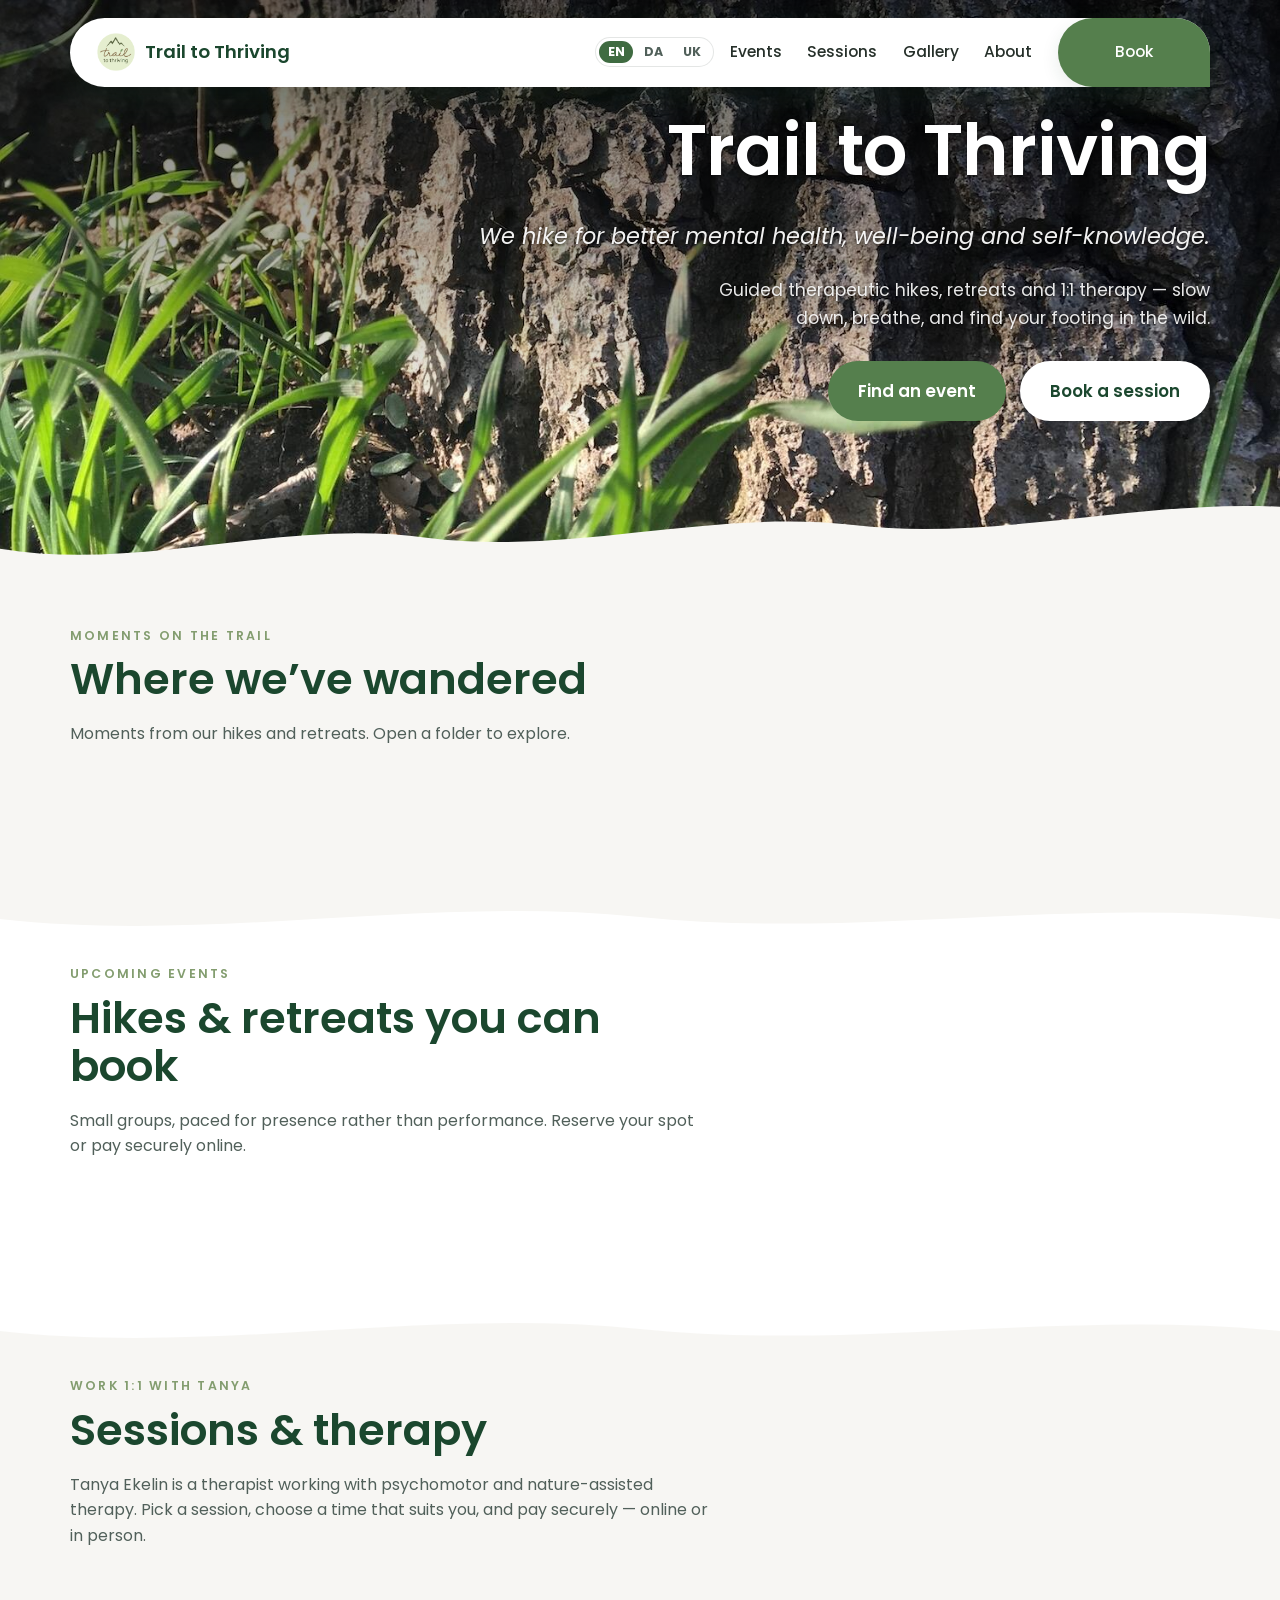
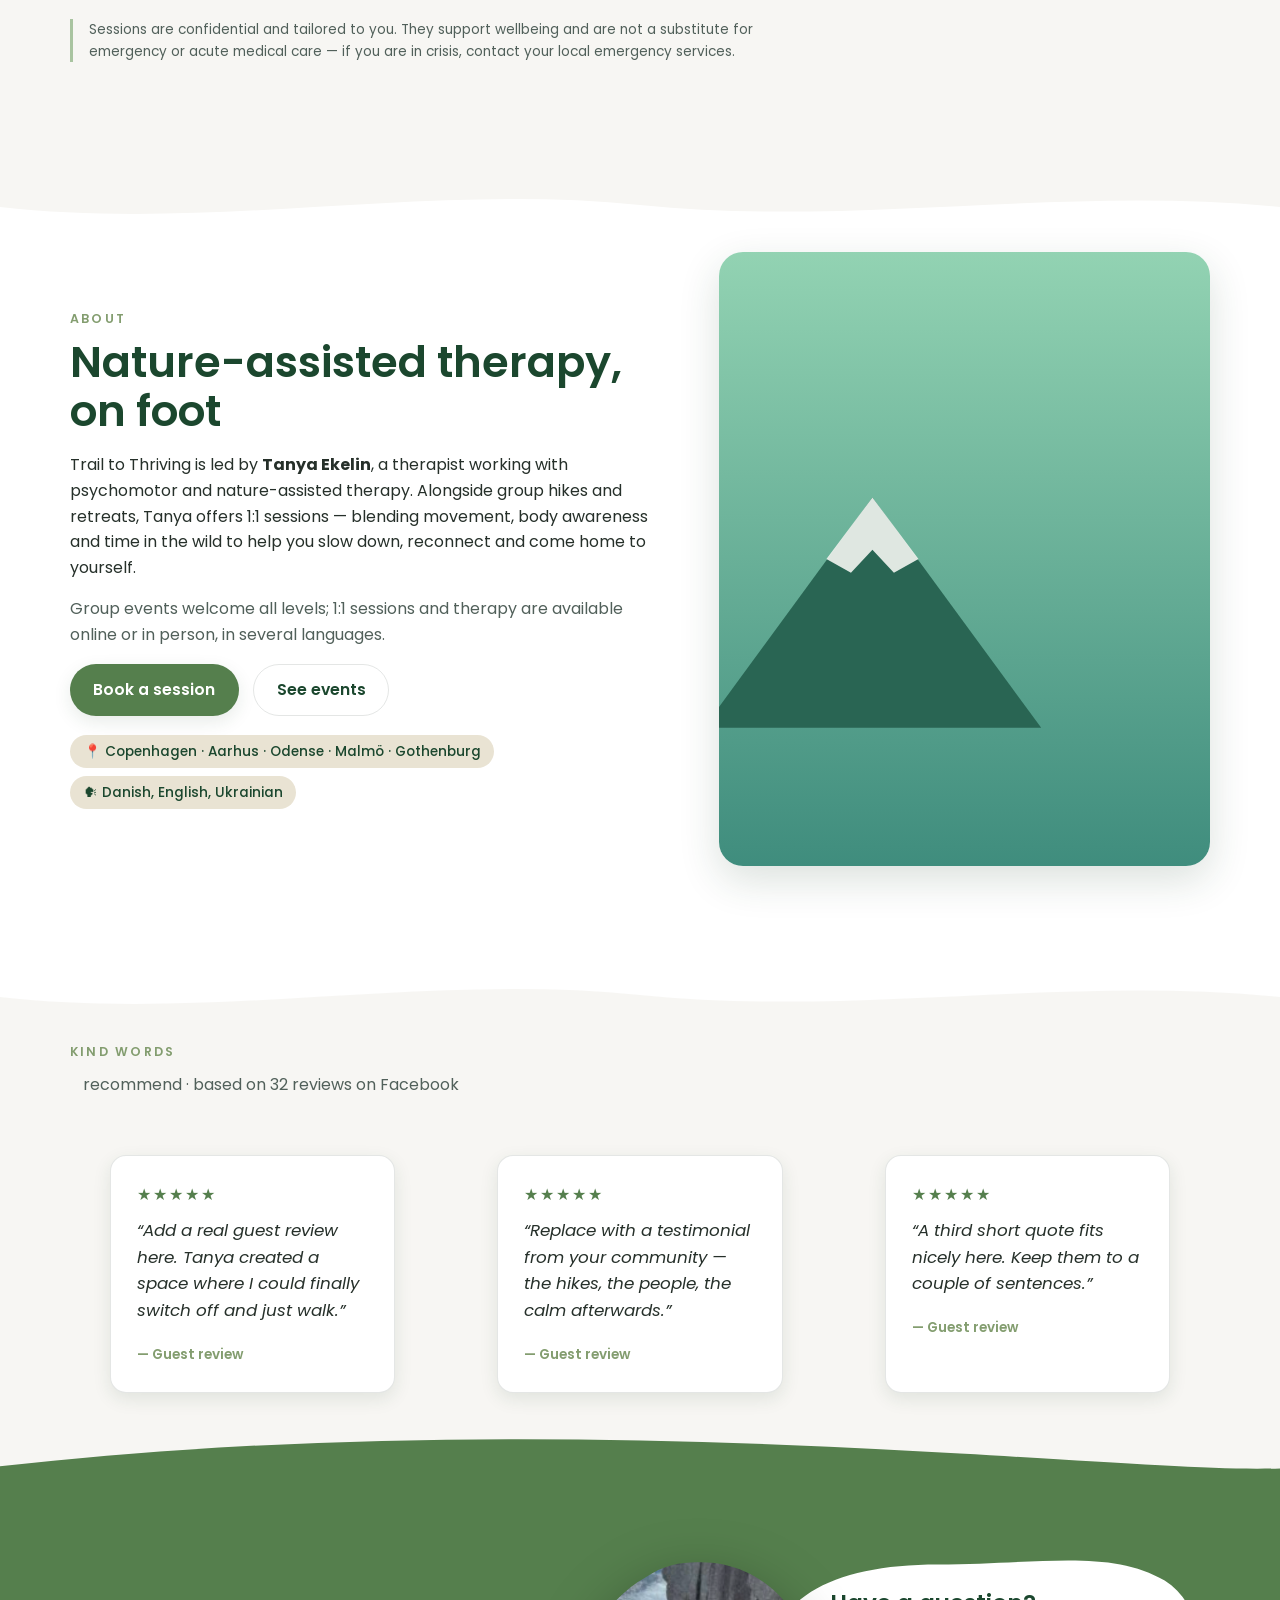
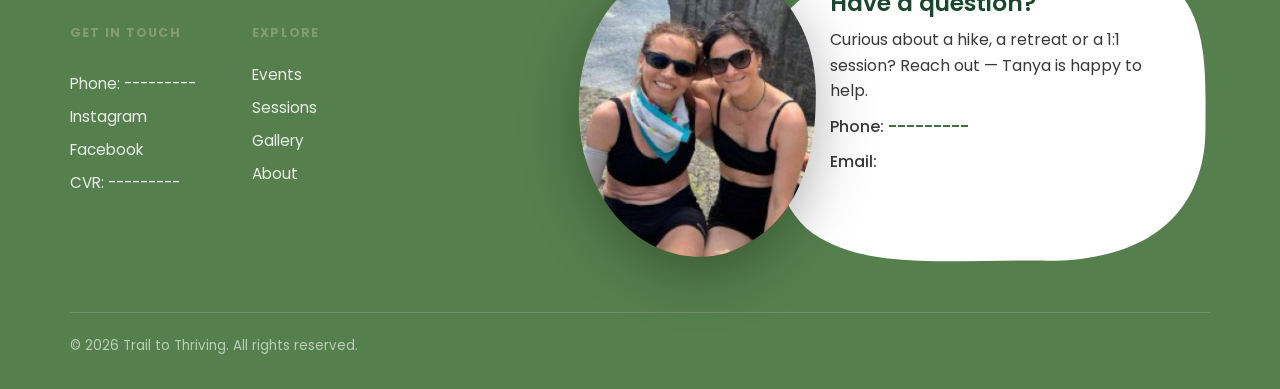
==== commit c84cb8bc: "feat(web): remove tree ring background pattern" ====
--- a/web/index.html
+++ b/web/index.html
@@ -16,7 +16,7 @@
   <link rel="preconnect" href="https://fonts.googleapis.com" />
   <link rel="preconnect" href="https://fonts.gstatic.com" crossorigin />
   <link href="https://fonts.googleapis.com/css2?family=Poppins:wght@400;500;600;700&display=swap" rel="stylesheet" />
-  <link rel="stylesheet" href="assets/css/styles.css?v=46" />
+  <link rel="stylesheet" href="assets/css/styles.css?v=49" />
 </head>
 <body>
   <!-- HEADER -->
--- a/web/assets/css/styles.css
+++ b/web/assets/css/styles.css
@@ -402,21 +402,6 @@
   background: url("data:image/svg+xml,%3Csvg xmlns='http://www.w3.org/2000/svg' viewBox='0 0 1440 80' preserveAspectRatio='none'%3E%3Cpath d='M0,44 C240,68 480,20 720,42 C960,64 1200,22 1440,44 L1440,0 L0,0 Z' fill='%23ffffff'/%3E%3C/svg%3E") no-repeat top center / 100% 100%;
 }
 
-/* ---- tree ring cross-section texture (background, below all waves) ------- */
-/* CSS backgrounds are always painted behind positioned ::before elements,
-   so the waves always render on top of this pattern. */
-body {
-  background-image: url("data:image/svg+xml,%3Csvg xmlns='http://www.w3.org/2000/svg' width='700' height='700'%3E%3Cdefs%3E%3Cfilter id='w' x='-30%25' y='-30%25' width='160%25' height='160%25'%3E%3CfeTurbulence type='fractalNoise' baseFrequency='0.028 0.014' numOctaves='5' seed='42' result='n'/%3E%3CfeDisplacementMap in='SourceGraphic' in2='n' scale='13' xChannelSelector='R' yChannelSelector='G'/%3E%3C/filter%3E%3C/defs%3E%3Cg transform='rotate%2812 350 350%29' filter='url%28%23w%29'%3E%3Cellipse cx='282' cy='268' rx='20' ry='13' fill='none' stroke='%232c1a0a' stroke-opacity='0.08' stroke-width='2.2'/%3E%3Cellipse cx='280' cy='271' rx='44' ry='28' fill='none' stroke='%232c1a0a' stroke-opacity='0.075' stroke-width='2'/%3E%3Cellipse cx='283' cy='266' rx='72' ry='46' fill='none' stroke='%232c1a0a' stroke-opacity='0.07' stroke-width='1.8'/%3E%3Cellipse cx='278' cy='272' rx='88' ry='57' fill='none' stroke='%232c1a0a' stroke-opacity='0.065' stroke-width='1.5'/%3E%3Cellipse cx='281' cy='269' rx='116' ry='75' fill='none' stroke='%232c1a0a' stroke-opacity='0.06' stroke-width='1.5'/%3E%3Cellipse cx='284' cy='267' rx='130' ry='84' fill='none' stroke='%232c1a0a' stroke-opacity='0.055' stroke-width='1.3'/%3E%3Cellipse cx='279' cy='273' rx='162' ry='104' fill='none' stroke='%232c1a0a' stroke-opacity='0.055' stroke-width='1.2'/%3E%3Cellipse cx='282' cy='270' rx='186' ry='120' fill='none' stroke='%232c1a0a' stroke-opacity='0.05' stroke-width='1.2'/%3E%3Cellipse cx='280' cy='268' rx='202' ry='130' fill='none' stroke='%232c1a0a' stroke-opacity='0.045' stroke-width='1'/%3E%3Cellipse cx='283' cy='271' rx='234' ry='151' fill='none' stroke='%232c1a0a' stroke-opacity='0.04' stroke-width='1'/%3E%3Cellipse cx='278' cy='269' rx='256' ry='165' fill='none' stroke='%232c1a0a' stroke-opacity='0.04' stroke-width='0.9'/%3E%3Cellipse cx='281' cy='272' rx='274' ry='177' fill='none' stroke='%232c1a0a' stroke-opacity='0.035' stroke-width='0.8'/%3E%3Cellipse cx='284' cy='267' rx='306' ry='197' fill='none' stroke='%232c1a0a' stroke-opacity='0.03' stroke-width='0.8'/%3E%3Cellipse cx='280' cy='270' rx='328' ry='211' fill='none' stroke='%232c1a0a' stroke-opacity='0.03' stroke-width='0.7'/%3E%3Cellipse cx='282' cy='268' rx='350' ry='226' fill='none' stroke='%232c1a0a' stroke-opacity='0.028' stroke-width='0.7'/%3E%3Cellipse cx='279' cy='273' rx='372' ry='240' fill='none' stroke='%232c1a0a' stroke-opacity='0.025' stroke-width='0.6'/%3E%3C/g%3E%3C/svg%3E");
-  background-size: 700px;
-  background-repeat: repeat;
-}
-.section--tint {
-  background-color: var(--cream-2);
-  background-image: url("data:image/svg+xml,%3Csvg xmlns='http://www.w3.org/2000/svg' width='700' height='700'%3E%3Cdefs%3E%3Cfilter id='w' x='-30%25' y='-30%25' width='160%25' height='160%25'%3E%3CfeTurbulence type='fractalNoise' baseFrequency='0.028 0.014' numOctaves='5' seed='42' result='n'/%3E%3CfeDisplacementMap in='SourceGraphic' in2='n' scale='13' xChannelSelector='R' yChannelSelector='G'/%3E%3C/filter%3E%3C/defs%3E%3Cg transform='rotate%2812 350 350%29' filter='url%28%23w%29'%3E%3Cellipse cx='282' cy='268' rx='20' ry='13' fill='none' stroke='%232c1a0a' stroke-opacity='0.08' stroke-width='2.2'/%3E%3Cellipse cx='280' cy='271' rx='44' ry='28' fill='none' stroke='%232c1a0a' stroke-opacity='0.075' stroke-width='2'/%3E%3Cellipse cx='283' cy='266' rx='72' ry='46' fill='none' stroke='%232c1a0a' stroke-opacity='0.07' stroke-width='1.8'/%3E%3Cellipse cx='278' cy='272' rx='88' ry='57' fill='none' stroke='%232c1a0a' stroke-opacity='0.065' stroke-width='1.5'/%3E%3Cellipse cx='281' cy='269' rx='116' ry='75' fill='none' stroke='%232c1a0a' stroke-opacity='0.06' stroke-width='1.5'/%3E%3Cellipse cx='284' cy='267' rx='130' ry='84' fill='none' stroke='%232c1a0a' stroke-opacity='0.055' stroke-width='1.3'/%3E%3Cellipse cx='279' cy='273' rx='162' ry='104' fill='none' stroke='%232c1a0a' stroke-opacity='0.055' stroke-width='1.2'/%3E%3Cellipse cx='282' cy='270' rx='186' ry='120' fill='none' stroke='%232c1a0a' stroke-opacity='0.05' stroke-width='1.2'/%3E%3Cellipse cx='280' cy='268' rx='202' ry='130' fill='none' stroke='%232c1a0a' stroke-opacity='0.045' stroke-width='1'/%3E%3Cellipse cx='283' cy='271' rx='234' ry='151' fill='none' stroke='%232c1a0a' stroke-opacity='0.04' stroke-width='1'/%3E%3Cellipse cx='278' cy='269' rx='256' ry='165' fill='none' stroke='%232c1a0a' stroke-opacity='0.04' stroke-width='0.9'/%3E%3Cellipse cx='281' cy='272' rx='274' ry='177' fill='none' stroke='%232c1a0a' stroke-opacity='0.035' stroke-width='0.8'/%3E%3Cellipse cx='284' cy='267' rx='306' ry='197' fill='none' stroke='%232c1a0a' stroke-opacity='0.03' stroke-width='0.8'/%3E%3Cellipse cx='280' cy='270' rx='328' ry='211' fill='none' stroke='%232c1a0a' stroke-opacity='0.03' stroke-width='0.7'/%3E%3Cellipse cx='282' cy='268' rx='350' ry='226' fill='none' stroke='%232c1a0a' stroke-opacity='0.028' stroke-width='0.7'/%3E%3Cellipse cx='279' cy='273' rx='372' ry='240' fill='none' stroke='%232c1a0a' stroke-opacity='0.025' stroke-width='0.6'/%3E%3C/g%3E%3C/svg%3E");
-  background-size: 700px;
-  background-repeat: repeat;
-}
-
 /* ---- hero: right-align content flush with the nav's right edge ----------- */
 .hero .hero__inner { max-width: none; text-align: right; }
 .hero .hero__intro { margin-left: auto; }
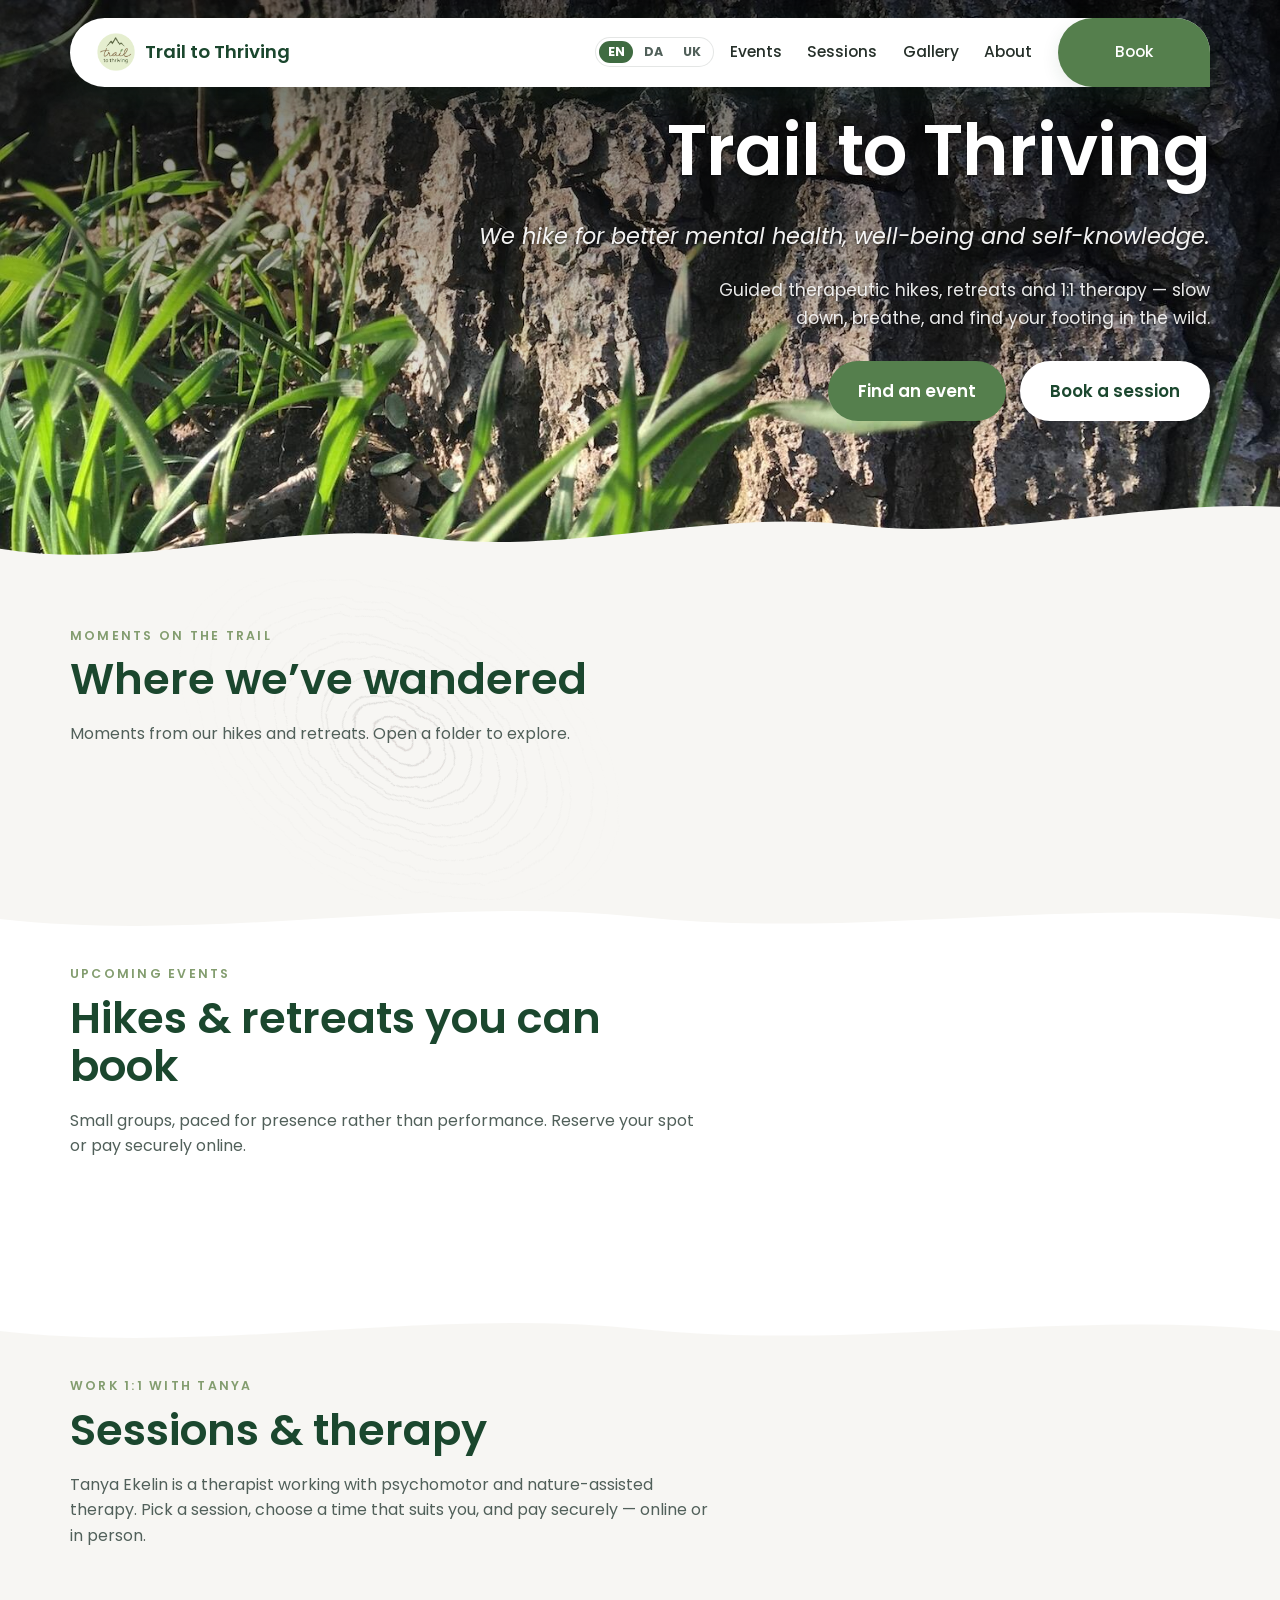
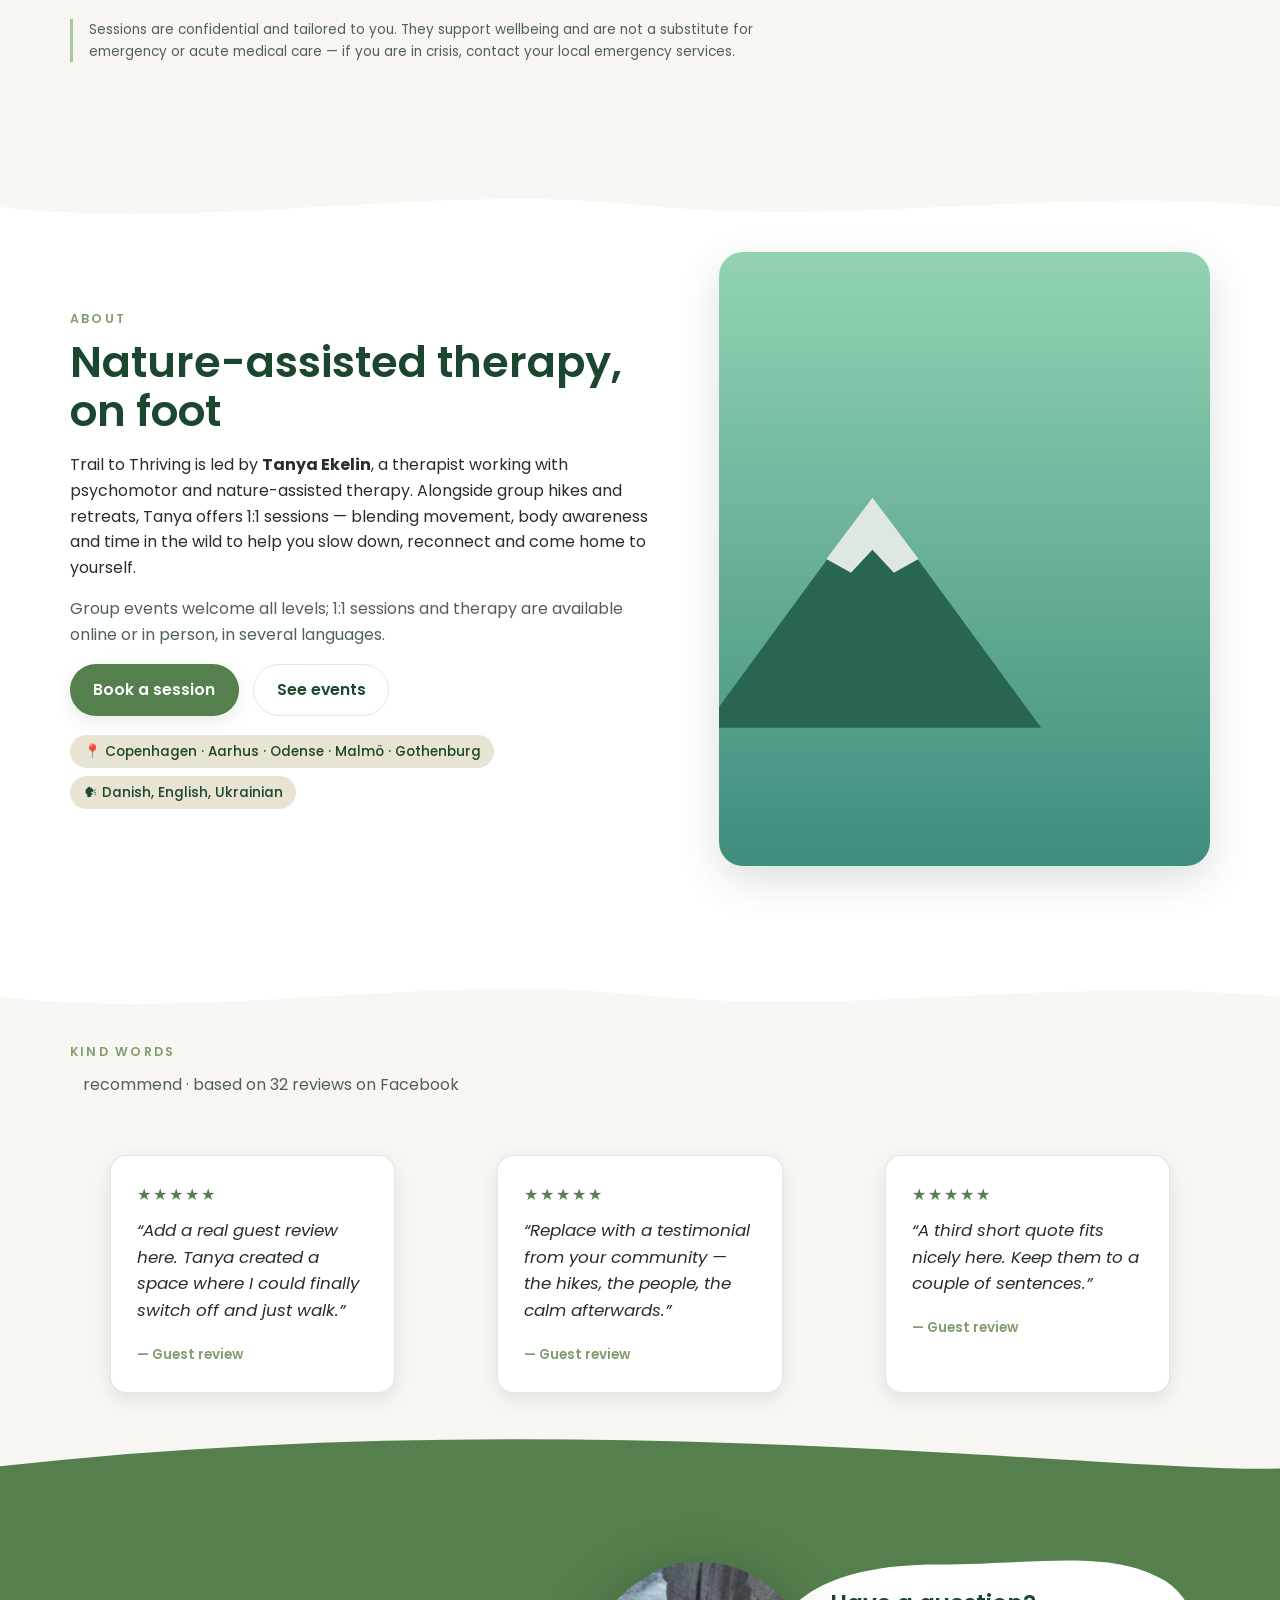
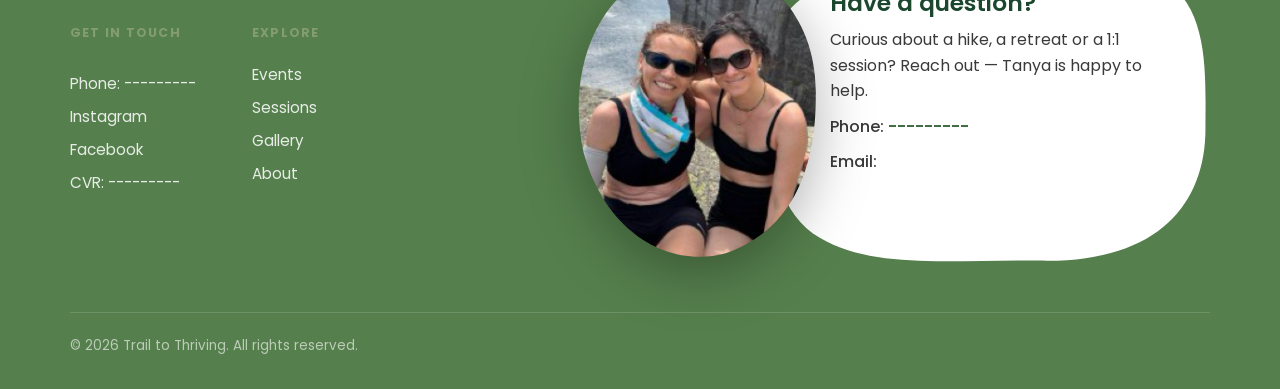
==== commit e47e77f1: "feat(web): scattered tree ring stamps as fixed overlay" ====
--- a/web/index.html
+++ b/web/index.html
@@ -16,7 +16,7 @@
   <link rel="preconnect" href="https://fonts.googleapis.com" />
   <link rel="preconnect" href="https://fonts.gstatic.com" crossorigin />
   <link href="https://fonts.googleapis.com/css2?family=Poppins:wght@400;500;600;700&display=swap" rel="stylesheet" />
-  <link rel="stylesheet" href="assets/css/styles.css?v=49" />
+  <link rel="stylesheet" href="assets/css/styles.css?v=50" />
 </head>
 <body>
   <!-- HEADER -->
--- a/web/assets/css/styles.css
+++ b/web/assets/css/styles.css
@@ -412,3 +412,19 @@
   .hero .hero__cta { justify-content: flex-start; }
 }
 
+/* ---- decorative tree ring stamps (fixed, scattered, above page content) --- */
+body::before {
+  content: '';
+  position: fixed;
+  inset: 0;
+  pointer-events: none;
+  z-index: 1;
+  background-image:
+    url("data:image/svg+xml,%3Csvg xmlns='http://www.w3.org/2000/svg' width='700' height='700'%3E%3Cdefs%3E%3Cfilter id='w' x='-30%25' y='-30%25' width='160%25' height='160%25'%3E%3CfeTurbulence type='fractalNoise' baseFrequency='0.028 0.014' numOctaves='5' seed='7' result='n'/%3E%3CfeDisplacementMap in='SourceGraphic' in2='n' scale='13' xChannelSelector='R' yChannelSelector='G'/%3E%3C/filter%3E%3C/defs%3E%3Cg transform='rotate%2818 350 350%29' filter='url%28%23w%29'%3E%3Cellipse cx='350' cy='347' rx='20' ry='13' fill='none' stroke='%232c1a0a' stroke-opacity='0.12' stroke-width='2.2'/%3E%3Cellipse cx='352' cy='351' rx='44' ry='28' fill='none' stroke='%232c1a0a' stroke-opacity='0.11' stroke-width='2'/%3E%3Cellipse cx='349' cy='349' rx='72' ry='46' fill='none' stroke='%232c1a0a' stroke-opacity='0.10' stroke-width='1.8'/%3E%3Cellipse cx='351' cy='352' rx='88' ry='57' fill='none' stroke='%232c1a0a' stroke-opacity='0.09' stroke-width='1.5'/%3E%3Cellipse cx='348' cy='350' rx='116' ry='75' fill='none' stroke='%232c1a0a' stroke-opacity='0.08' stroke-width='1.5'/%3E%3Cellipse cx='352' cy='347' rx='130' ry='84' fill='none' stroke='%232c1a0a' stroke-opacity='0.07' stroke-width='1.3'/%3E%3Cellipse cx='349' cy='353' rx='162' ry='104' fill='none' stroke='%232c1a0a' stroke-opacity='0.07' stroke-width='1.2'/%3E%3Cellipse cx='351' cy='349' rx='186' ry='120' fill='none' stroke='%232c1a0a' stroke-opacity='0.06' stroke-width='1.2'/%3E%3Cellipse cx='350' cy='351' rx='202' ry='130' fill='none' stroke='%232c1a0a' stroke-opacity='0.055' stroke-width='1.0'/%3E%3Cellipse cx='348' cy='348' rx='234' ry='151' fill='none' stroke='%232c1a0a' stroke-opacity='0.05' stroke-width='1.0'/%3E%3Cellipse cx='352' cy='350' rx='256' ry='165' fill='none' stroke='%232c1a0a' stroke-opacity='0.045' stroke-width='0.9'/%3E%3Cellipse cx='349' cy='352' rx='274' ry='177' fill='none' stroke='%232c1a0a' stroke-opacity='0.04' stroke-width='0.8'/%3E%3Cellipse cx='351' cy='348' rx='306' ry='197' fill='none' stroke='%232c1a0a' stroke-opacity='0.035' stroke-width='0.8'/%3E%3Cellipse cx='350' cy='350' rx='328' ry='211' fill='none' stroke='%232c1a0a' stroke-opacity='0.03' stroke-width='0.7'/%3E%3Cellipse cx='348' cy='349' rx='350' ry='226' fill='none' stroke='%232c1a0a' stroke-opacity='0.025' stroke-width='0.7'/%3E%3C/g%3E%3C/svg%3E"),
+    url("data:image/svg+xml,%3Csvg xmlns='http://www.w3.org/2000/svg' width='700' height='700'%3E%3Cdefs%3E%3Cfilter id='w' x='-30%25' y='-30%25' width='160%25' height='160%25'%3E%3CfeTurbulence type='fractalNoise' baseFrequency='0.028 0.014' numOctaves='5' seed='23' result='n'/%3E%3CfeDisplacementMap in='SourceGraphic' in2='n' scale='13' xChannelSelector='R' yChannelSelector='G'/%3E%3C/filter%3E%3C/defs%3E%3Cg transform='rotate%28-6 350 350%29' filter='url%28%23w%29'%3E%3Cellipse cx='350' cy='347' rx='20' ry='13' fill='none' stroke='%232c1a0a' stroke-opacity='0.12' stroke-width='2.2'/%3E%3Cellipse cx='352' cy='351' rx='44' ry='28' fill='none' stroke='%232c1a0a' stroke-opacity='0.11' stroke-width='2'/%3E%3Cellipse cx='349' cy='349' rx='72' ry='46' fill='none' stroke='%232c1a0a' stroke-opacity='0.10' stroke-width='1.8'/%3E%3Cellipse cx='351' cy='352' rx='88' ry='57' fill='none' stroke='%232c1a0a' stroke-opacity='0.09' stroke-width='1.5'/%3E%3Cellipse cx='348' cy='350' rx='116' ry='75' fill='none' stroke='%232c1a0a' stroke-opacity='0.08' stroke-width='1.5'/%3E%3Cellipse cx='352' cy='347' rx='130' ry='84' fill='none' stroke='%232c1a0a' stroke-opacity='0.07' stroke-width='1.3'/%3E%3Cellipse cx='349' cy='353' rx='162' ry='104' fill='none' stroke='%232c1a0a' stroke-opacity='0.07' stroke-width='1.2'/%3E%3Cellipse cx='351' cy='349' rx='186' ry='120' fill='none' stroke='%232c1a0a' stroke-opacity='0.06' stroke-width='1.2'/%3E%3Cellipse cx='350' cy='351' rx='202' ry='130' fill='none' stroke='%232c1a0a' stroke-opacity='0.055' stroke-width='1.0'/%3E%3Cellipse cx='348' cy='348' rx='234' ry='151' fill='none' stroke='%232c1a0a' stroke-opacity='0.05' stroke-width='1.0'/%3E%3Cellipse cx='352' cy='350' rx='256' ry='165' fill='none' stroke='%232c1a0a' stroke-opacity='0.045' stroke-width='0.9'/%3E%3Cellipse cx='349' cy='352' rx='274' ry='177' fill='none' stroke='%232c1a0a' stroke-opacity='0.04' stroke-width='0.8'/%3E%3Cellipse cx='351' cy='348' rx='306' ry='197' fill='none' stroke='%232c1a0a' stroke-opacity='0.035' stroke-width='0.8'/%3E%3Cellipse cx='350' cy='350' rx='328' ry='211' fill='none' stroke='%232c1a0a' stroke-opacity='0.03' stroke-width='0.7'/%3E%3Cellipse cx='348' cy='349' rx='350' ry='226' fill='none' stroke='%232c1a0a' stroke-opacity='0.025' stroke-width='0.7'/%3E%3C/g%3E%3C/svg%3E"),
+    url("data:image/svg+xml,%3Csvg xmlns='http://www.w3.org/2000/svg' width='700' height='700'%3E%3Cdefs%3E%3Cfilter id='w' x='-30%25' y='-30%25' width='160%25' height='160%25'%3E%3CfeTurbulence type='fractalNoise' baseFrequency='0.028 0.014' numOctaves='5' seed='51' result='n'/%3E%3CfeDisplacementMap in='SourceGraphic' in2='n' scale='13' xChannelSelector='R' yChannelSelector='G'/%3E%3C/filter%3E%3C/defs%3E%3Cg transform='rotate%2832 350 350%29' filter='url%28%23w%29'%3E%3Cellipse cx='350' cy='347' rx='20' ry='13' fill='none' stroke='%232c1a0a' stroke-opacity='0.12' stroke-width='2.2'/%3E%3Cellipse cx='352' cy='351' rx='44' ry='28' fill='none' stroke='%232c1a0a' stroke-opacity='0.11' stroke-width='2'/%3E%3Cellipse cx='349' cy='349' rx='72' ry='46' fill='none' stroke='%232c1a0a' stroke-opacity='0.10' stroke-width='1.8'/%3E%3Cellipse cx='351' cy='352' rx='88' ry='57' fill='none' stroke='%232c1a0a' stroke-opacity='0.09' stroke-width='1.5'/%3E%3Cellipse cx='348' cy='350' rx='116' ry='75' fill='none' stroke='%232c1a0a' stroke-opacity='0.08' stroke-width='1.5'/%3E%3Cellipse cx='352' cy='347' rx='130' ry='84' fill='none' stroke='%232c1a0a' stroke-opacity='0.07' stroke-width='1.3'/%3E%3Cellipse cx='349' cy='353' rx='162' ry='104' fill='none' stroke='%232c1a0a' stroke-opacity='0.07' stroke-width='1.2'/%3E%3Cellipse cx='351' cy='349' rx='186' ry='120' fill='none' stroke='%232c1a0a' stroke-opacity='0.06' stroke-width='1.2'/%3E%3Cellipse cx='350' cy='351' rx='202' ry='130' fill='none' stroke='%232c1a0a' stroke-opacity='0.055' stroke-width='1.0'/%3E%3Cellipse cx='348' cy='348' rx='234' ry='151' fill='none' stroke='%232c1a0a' stroke-opacity='0.05' stroke-width='1.0'/%3E%3Cellipse cx='352' cy='350' rx='256' ry='165' fill='none' stroke='%232c1a0a' stroke-opacity='0.045' stroke-width='0.9'/%3E%3Cellipse cx='349' cy='352' rx='274' ry='177' fill='none' stroke='%232c1a0a' stroke-opacity='0.04' stroke-width='0.8'/%3E%3Cellipse cx='351' cy='348' rx='306' ry='197' fill='none' stroke='%232c1a0a' stroke-opacity='0.035' stroke-width='0.8'/%3E%3Cellipse cx='350' cy='350' rx='328' ry='211' fill='none' stroke='%232c1a0a' stroke-opacity='0.03' stroke-width='0.7'/%3E%3Cellipse cx='348' cy='349' rx='350' ry='226' fill='none' stroke='%232c1a0a' stroke-opacity='0.025' stroke-width='0.7'/%3E%3C/g%3E%3C/svg%3E");
+  background-size: 540px 540px, 420px 420px, 480px 480px;
+  background-repeat: no-repeat;
+  background-position: -50px -60px, calc(100% + 100px) 35%, 20% calc(100% + 80px);
+}
+
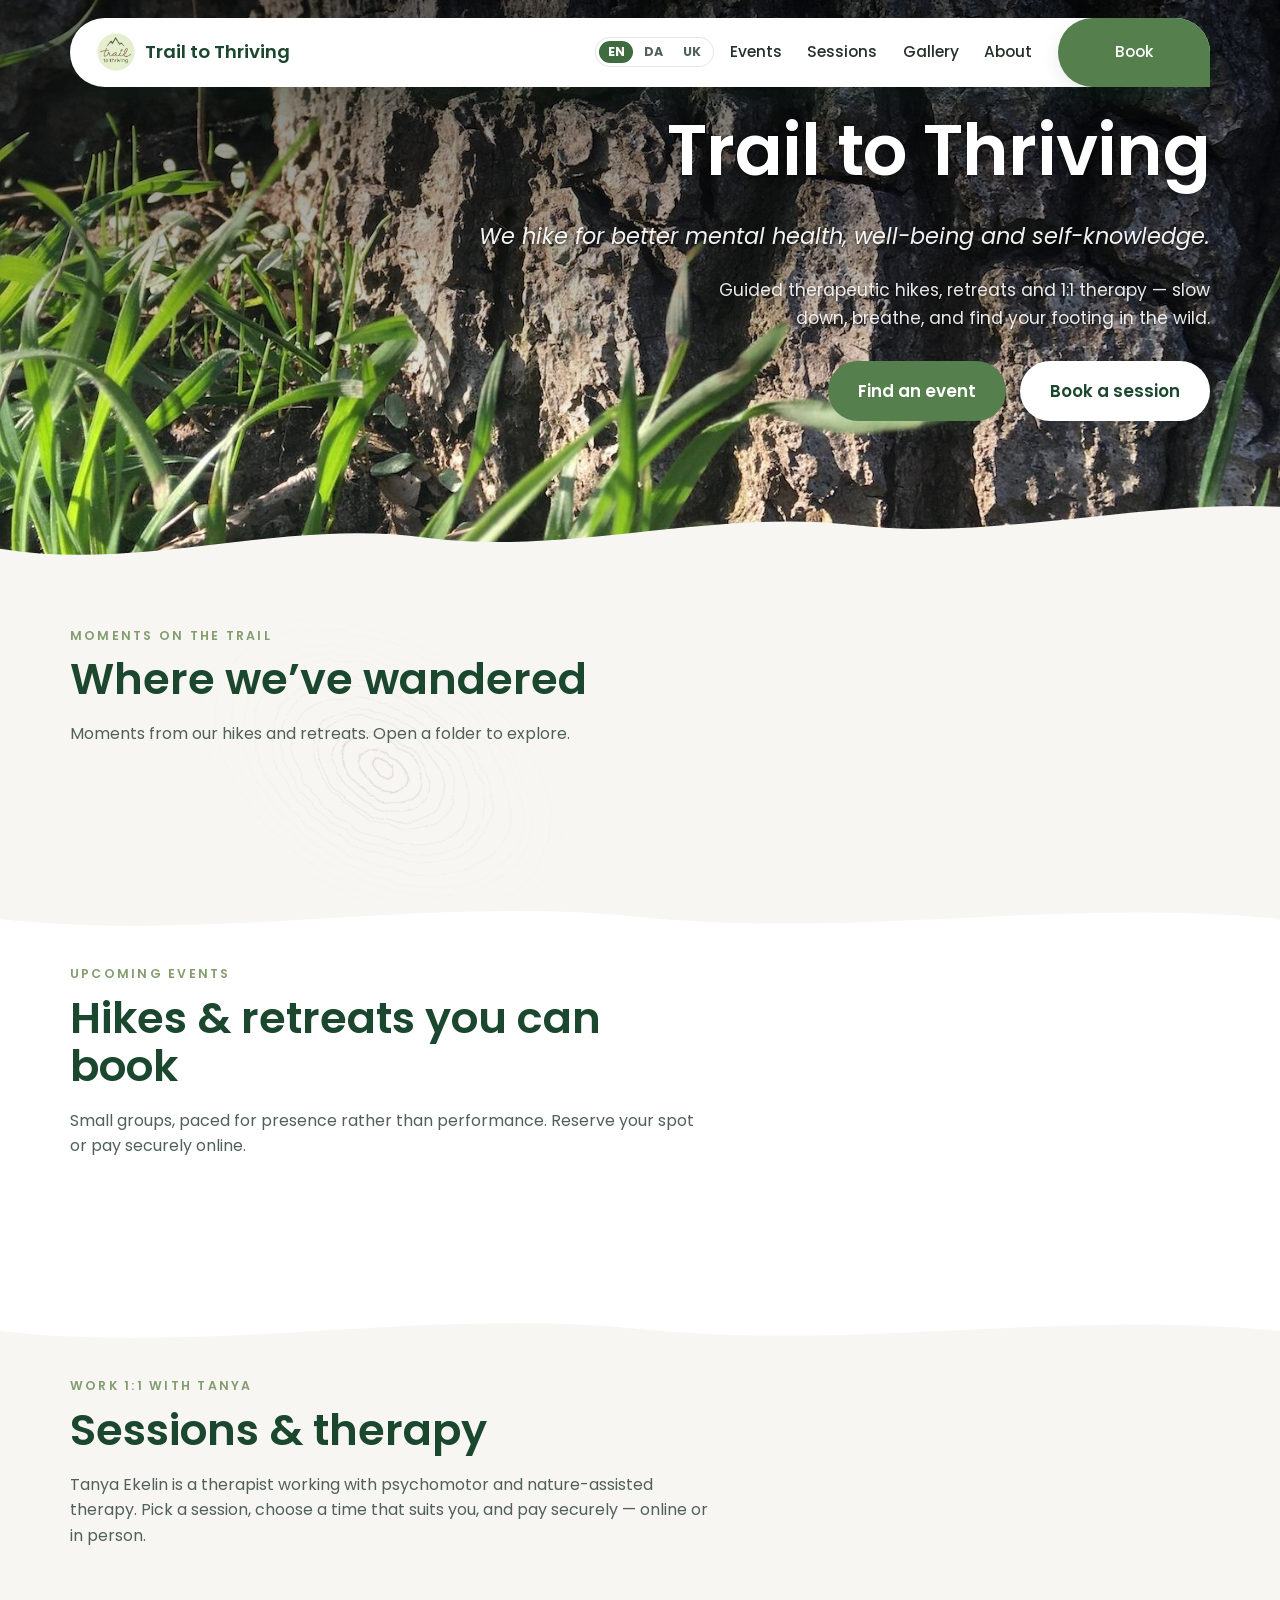
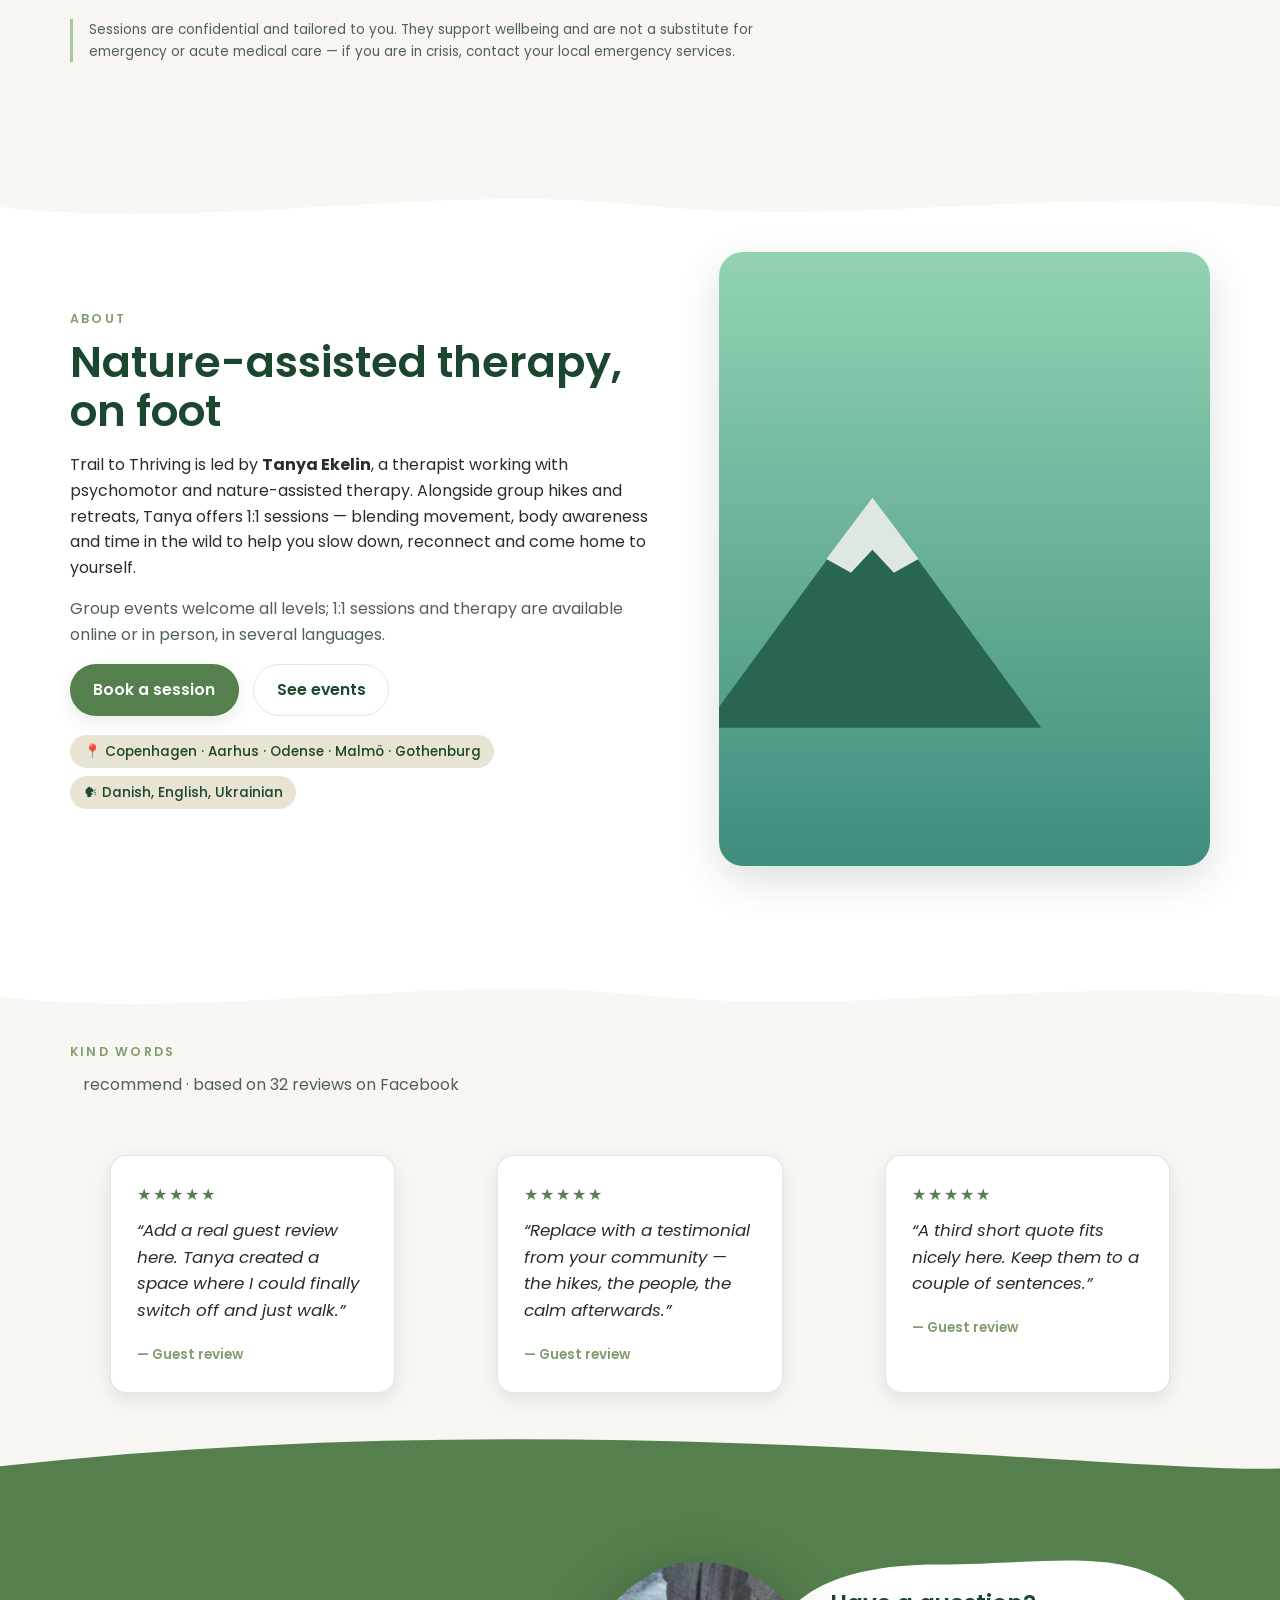
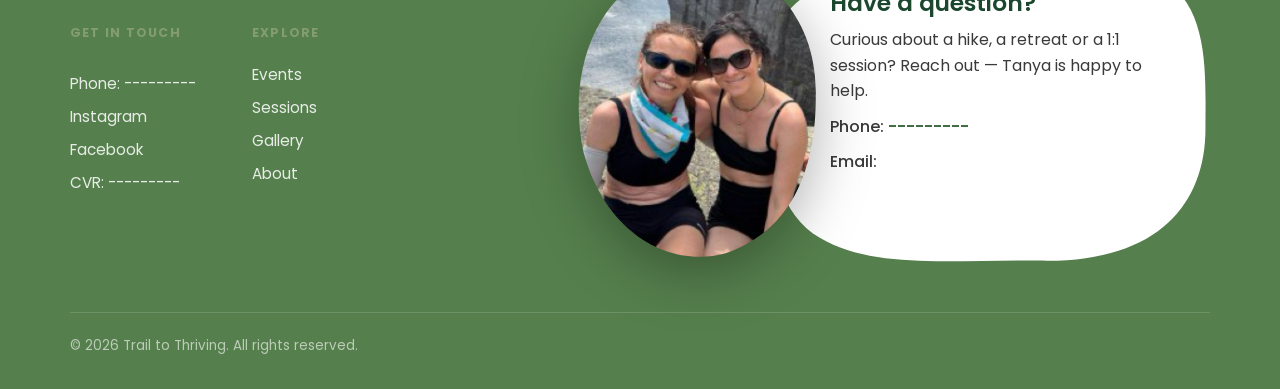
==== commit 50909b3d: "feat(web): vary tree ring stamp sizes (620px, 240px, 420px)" ====
--- a/web/index.html
+++ b/web/index.html
@@ -16,7 +16,7 @@
   <link rel="preconnect" href="https://fonts.googleapis.com" />
   <link rel="preconnect" href="https://fonts.gstatic.com" crossorigin />
   <link href="https://fonts.googleapis.com/css2?family=Poppins:wght@400;500;600;700&display=swap" rel="stylesheet" />
-  <link rel="stylesheet" href="assets/css/styles.css?v=50" />
+  <link rel="stylesheet" href="assets/css/styles.css?v=51" />
 </head>
 <body>
   <!-- HEADER -->
--- a/web/assets/css/styles.css
+++ b/web/assets/css/styles.css
@@ -423,7 +423,7 @@
     url("data:image/svg+xml,%3Csvg xmlns='http://www.w3.org/2000/svg' width='700' height='700'%3E%3Cdefs%3E%3Cfilter id='w' x='-30%25' y='-30%25' width='160%25' height='160%25'%3E%3CfeTurbulence type='fractalNoise' baseFrequency='0.028 0.014' numOctaves='5' seed='7' result='n'/%3E%3CfeDisplacementMap in='SourceGraphic' in2='n' scale='13' xChannelSelector='R' yChannelSelector='G'/%3E%3C/filter%3E%3C/defs%3E%3Cg transform='rotate%2818 350 350%29' filter='url%28%23w%29'%3E%3Cellipse cx='350' cy='347' rx='20' ry='13' fill='none' stroke='%232c1a0a' stroke-opacity='0.12' stroke-width='2.2'/%3E%3Cellipse cx='352' cy='351' rx='44' ry='28' fill='none' stroke='%232c1a0a' stroke-opacity='0.11' stroke-width='2'/%3E%3Cellipse cx='349' cy='349' rx='72' ry='46' fill='none' stroke='%232c1a0a' stroke-opacity='0.10' stroke-width='1.8'/%3E%3Cellipse cx='351' cy='352' rx='88' ry='57' fill='none' stroke='%232c1a0a' stroke-opacity='0.09' stroke-width='1.5'/%3E%3Cellipse cx='348' cy='350' rx='116' ry='75' fill='none' stroke='%232c1a0a' stroke-opacity='0.08' stroke-width='1.5'/%3E%3Cellipse cx='352' cy='347' rx='130' ry='84' fill='none' stroke='%232c1a0a' stroke-opacity='0.07' stroke-width='1.3'/%3E%3Cellipse cx='349' cy='353' rx='162' ry='104' fill='none' stroke='%232c1a0a' stroke-opacity='0.07' stroke-width='1.2'/%3E%3Cellipse cx='351' cy='349' rx='186' ry='120' fill='none' stroke='%232c1a0a' stroke-opacity='0.06' stroke-width='1.2'/%3E%3Cellipse cx='350' cy='351' rx='202' ry='130' fill='none' stroke='%232c1a0a' stroke-opacity='0.055' stroke-width='1.0'/%3E%3Cellipse cx='348' cy='348' rx='234' ry='151' fill='none' stroke='%232c1a0a' stroke-opacity='0.05' stroke-width='1.0'/%3E%3Cellipse cx='352' cy='350' rx='256' ry='165' fill='none' stroke='%232c1a0a' stroke-opacity='0.045' stroke-width='0.9'/%3E%3Cellipse cx='349' cy='352' rx='274' ry='177' fill='none' stroke='%232c1a0a' stroke-opacity='0.04' stroke-width='0.8'/%3E%3Cellipse cx='351' cy='348' rx='306' ry='197' fill='none' stroke='%232c1a0a' stroke-opacity='0.035' stroke-width='0.8'/%3E%3Cellipse cx='350' cy='350' rx='328' ry='211' fill='none' stroke='%232c1a0a' stroke-opacity='0.03' stroke-width='0.7'/%3E%3Cellipse cx='348' cy='349' rx='350' ry='226' fill='none' stroke='%232c1a0a' stroke-opacity='0.025' stroke-width='0.7'/%3E%3C/g%3E%3C/svg%3E"),
     url("data:image/svg+xml,%3Csvg xmlns='http://www.w3.org/2000/svg' width='700' height='700'%3E%3Cdefs%3E%3Cfilter id='w' x='-30%25' y='-30%25' width='160%25' height='160%25'%3E%3CfeTurbulence type='fractalNoise' baseFrequency='0.028 0.014' numOctaves='5' seed='23' result='n'/%3E%3CfeDisplacementMap in='SourceGraphic' in2='n' scale='13' xChannelSelector='R' yChannelSelector='G'/%3E%3C/filter%3E%3C/defs%3E%3Cg transform='rotate%28-6 350 350%29' filter='url%28%23w%29'%3E%3Cellipse cx='350' cy='347' rx='20' ry='13' fill='none' stroke='%232c1a0a' stroke-opacity='0.12' stroke-width='2.2'/%3E%3Cellipse cx='352' cy='351' rx='44' ry='28' fill='none' stroke='%232c1a0a' stroke-opacity='0.11' stroke-width='2'/%3E%3Cellipse cx='349' cy='349' rx='72' ry='46' fill='none' stroke='%232c1a0a' stroke-opacity='0.10' stroke-width='1.8'/%3E%3Cellipse cx='351' cy='352' rx='88' ry='57' fill='none' stroke='%232c1a0a' stroke-opacity='0.09' stroke-width='1.5'/%3E%3Cellipse cx='348' cy='350' rx='116' ry='75' fill='none' stroke='%232c1a0a' stroke-opacity='0.08' stroke-width='1.5'/%3E%3Cellipse cx='352' cy='347' rx='130' ry='84' fill='none' stroke='%232c1a0a' stroke-opacity='0.07' stroke-width='1.3'/%3E%3Cellipse cx='349' cy='353' rx='162' ry='104' fill='none' stroke='%232c1a0a' stroke-opacity='0.07' stroke-width='1.2'/%3E%3Cellipse cx='351' cy='349' rx='186' ry='120' fill='none' stroke='%232c1a0a' stroke-opacity='0.06' stroke-width='1.2'/%3E%3Cellipse cx='350' cy='351' rx='202' ry='130' fill='none' stroke='%232c1a0a' stroke-opacity='0.055' stroke-width='1.0'/%3E%3Cellipse cx='348' cy='348' rx='234' ry='151' fill='none' stroke='%232c1a0a' stroke-opacity='0.05' stroke-width='1.0'/%3E%3Cellipse cx='352' cy='350' rx='256' ry='165' fill='none' stroke='%232c1a0a' stroke-opacity='0.045' stroke-width='0.9'/%3E%3Cellipse cx='349' cy='352' rx='274' ry='177' fill='none' stroke='%232c1a0a' stroke-opacity='0.04' stroke-width='0.8'/%3E%3Cellipse cx='351' cy='348' rx='306' ry='197' fill='none' stroke='%232c1a0a' stroke-opacity='0.035' stroke-width='0.8'/%3E%3Cellipse cx='350' cy='350' rx='328' ry='211' fill='none' stroke='%232c1a0a' stroke-opacity='0.03' stroke-width='0.7'/%3E%3Cellipse cx='348' cy='349' rx='350' ry='226' fill='none' stroke='%232c1a0a' stroke-opacity='0.025' stroke-width='0.7'/%3E%3C/g%3E%3C/svg%3E"),
     url("data:image/svg+xml,%3Csvg xmlns='http://www.w3.org/2000/svg' width='700' height='700'%3E%3Cdefs%3E%3Cfilter id='w' x='-30%25' y='-30%25' width='160%25' height='160%25'%3E%3CfeTurbulence type='fractalNoise' baseFrequency='0.028 0.014' numOctaves='5' seed='51' result='n'/%3E%3CfeDisplacementMap in='SourceGraphic' in2='n' scale='13' xChannelSelector='R' yChannelSelector='G'/%3E%3C/filter%3E%3C/defs%3E%3Cg transform='rotate%2832 350 350%29' filter='url%28%23w%29'%3E%3Cellipse cx='350' cy='347' rx='20' ry='13' fill='none' stroke='%232c1a0a' stroke-opacity='0.12' stroke-width='2.2'/%3E%3Cellipse cx='352' cy='351' rx='44' ry='28' fill='none' stroke='%232c1a0a' stroke-opacity='0.11' stroke-width='2'/%3E%3Cellipse cx='349' cy='349' rx='72' ry='46' fill='none' stroke='%232c1a0a' stroke-opacity='0.10' stroke-width='1.8'/%3E%3Cellipse cx='351' cy='352' rx='88' ry='57' fill='none' stroke='%232c1a0a' stroke-opacity='0.09' stroke-width='1.5'/%3E%3Cellipse cx='348' cy='350' rx='116' ry='75' fill='none' stroke='%232c1a0a' stroke-opacity='0.08' stroke-width='1.5'/%3E%3Cellipse cx='352' cy='347' rx='130' ry='84' fill='none' stroke='%232c1a0a' stroke-opacity='0.07' stroke-width='1.3'/%3E%3Cellipse cx='349' cy='353' rx='162' ry='104' fill='none' stroke='%232c1a0a' stroke-opacity='0.07' stroke-width='1.2'/%3E%3Cellipse cx='351' cy='349' rx='186' ry='120' fill='none' stroke='%232c1a0a' stroke-opacity='0.06' stroke-width='1.2'/%3E%3Cellipse cx='350' cy='351' rx='202' ry='130' fill='none' stroke='%232c1a0a' stroke-opacity='0.055' stroke-width='1.0'/%3E%3Cellipse cx='348' cy='348' rx='234' ry='151' fill='none' stroke='%232c1a0a' stroke-opacity='0.05' stroke-width='1.0'/%3E%3Cellipse cx='352' cy='350' rx='256' ry='165' fill='none' stroke='%232c1a0a' stroke-opacity='0.045' stroke-width='0.9'/%3E%3Cellipse cx='349' cy='352' rx='274' ry='177' fill='none' stroke='%232c1a0a' stroke-opacity='0.04' stroke-width='0.8'/%3E%3Cellipse cx='351' cy='348' rx='306' ry='197' fill='none' stroke='%232c1a0a' stroke-opacity='0.035' stroke-width='0.8'/%3E%3Cellipse cx='350' cy='350' rx='328' ry='211' fill='none' stroke='%232c1a0a' stroke-opacity='0.03' stroke-width='0.7'/%3E%3Cellipse cx='348' cy='349' rx='350' ry='226' fill='none' stroke='%232c1a0a' stroke-opacity='0.025' stroke-width='0.7'/%3E%3C/g%3E%3C/svg%3E");
-  background-size: 540px 540px, 420px 420px, 480px 480px;
+  background-size: 620px 620px, 240px 240px, 420px 420px;
   background-repeat: no-repeat;
   background-position: -50px -60px, calc(100% + 100px) 35%, 20% calc(100% + 80px);
 }
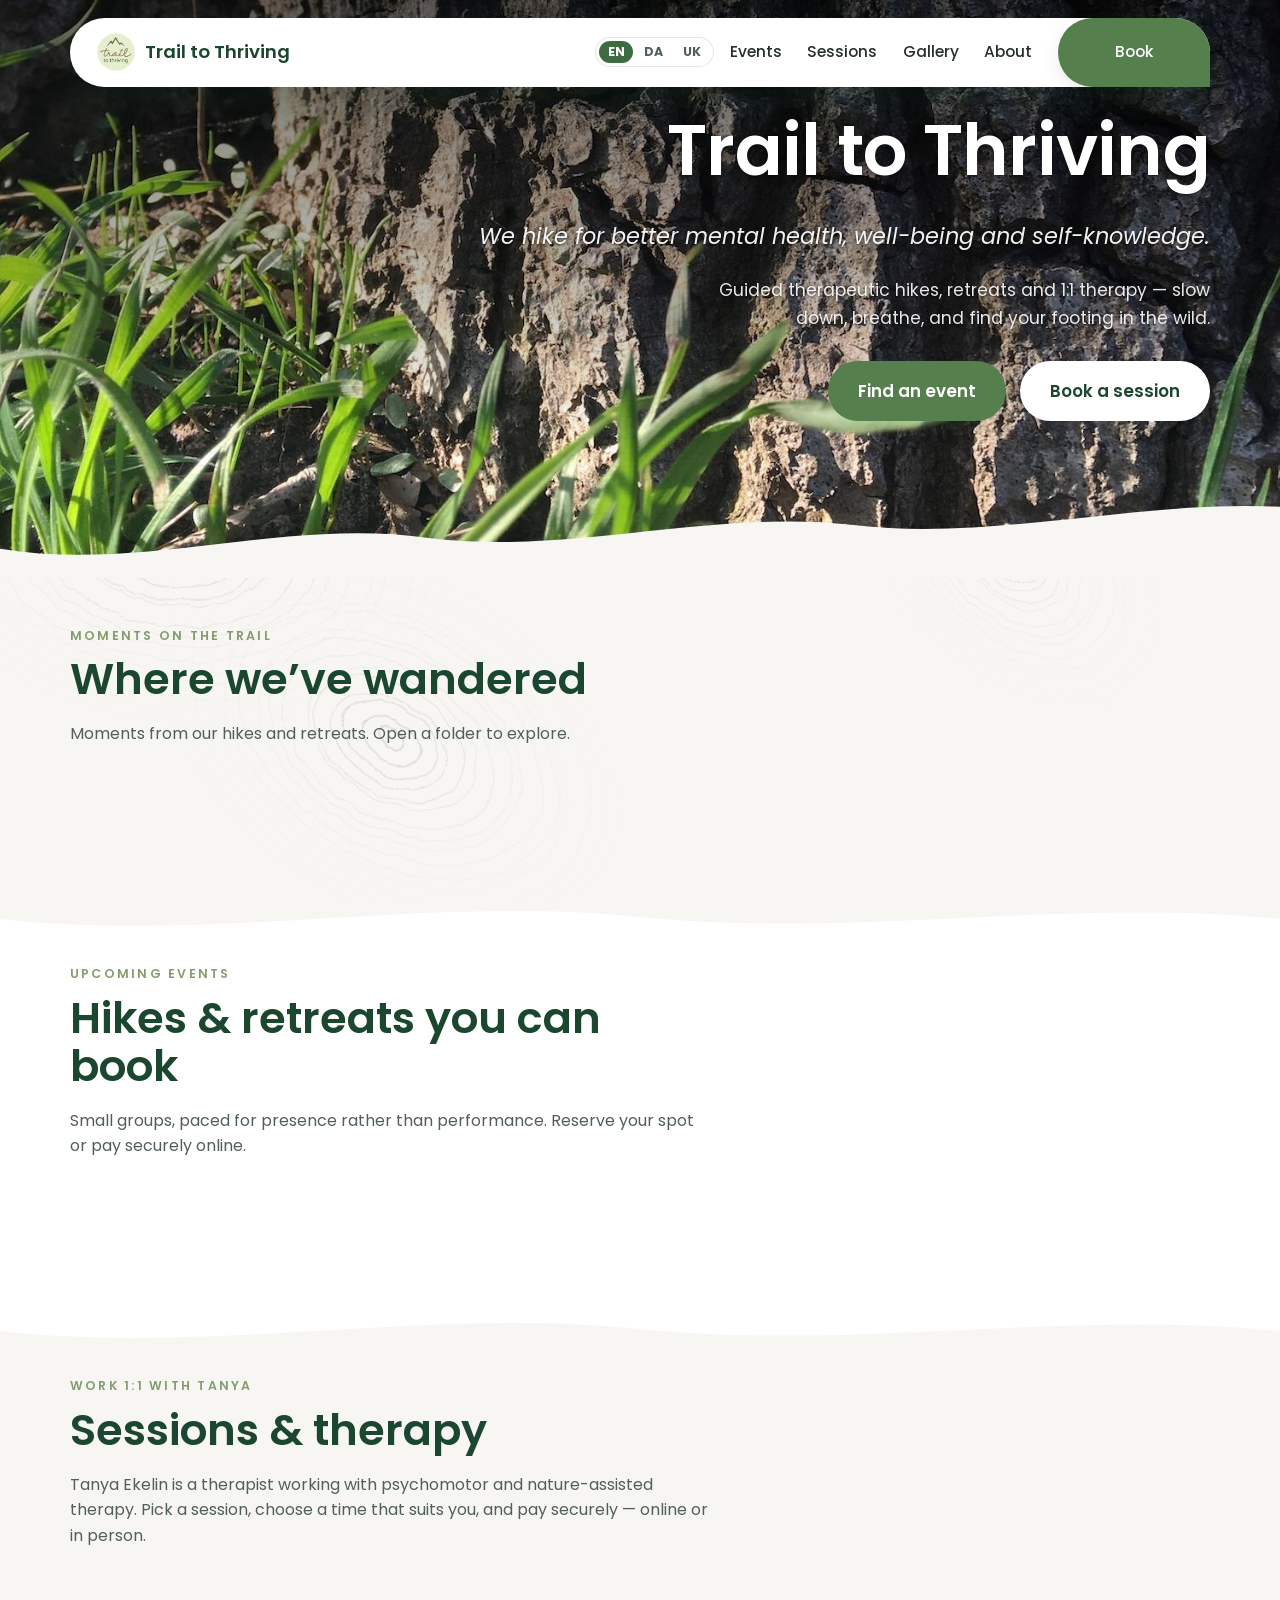
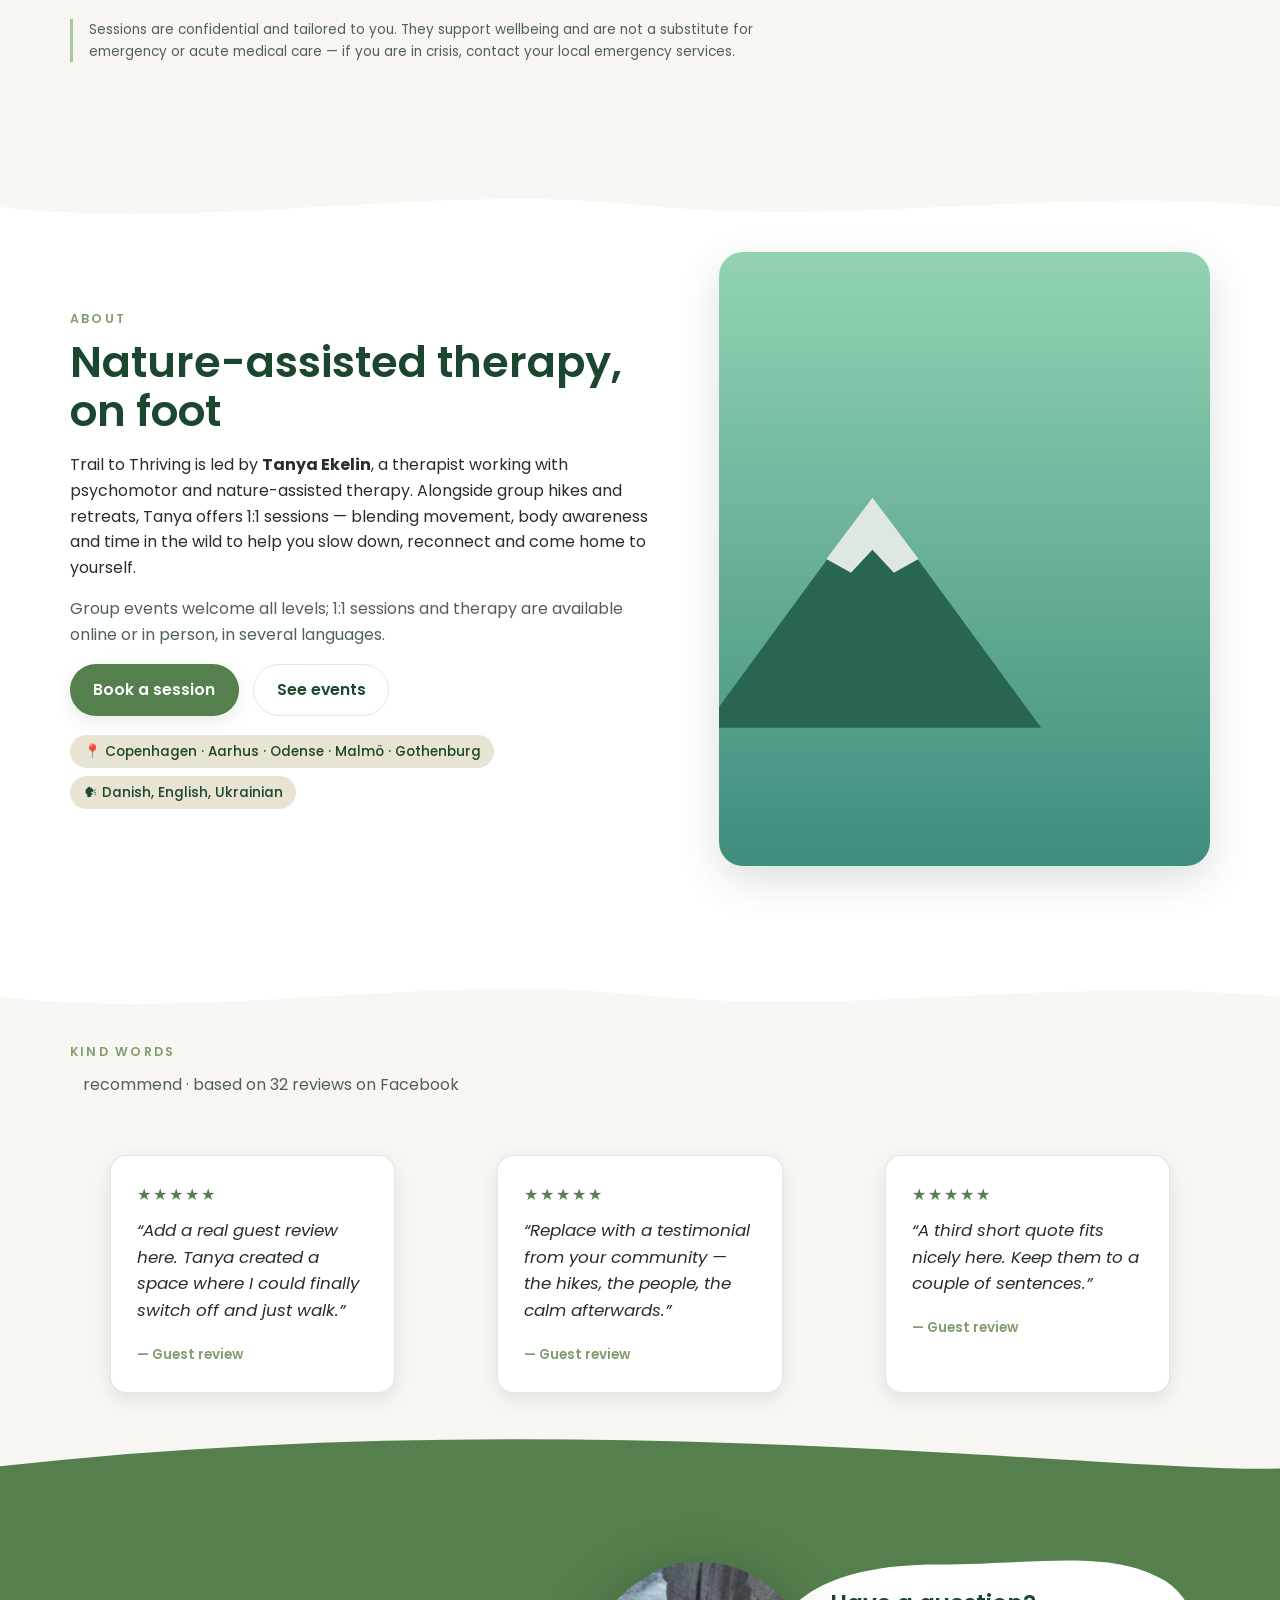
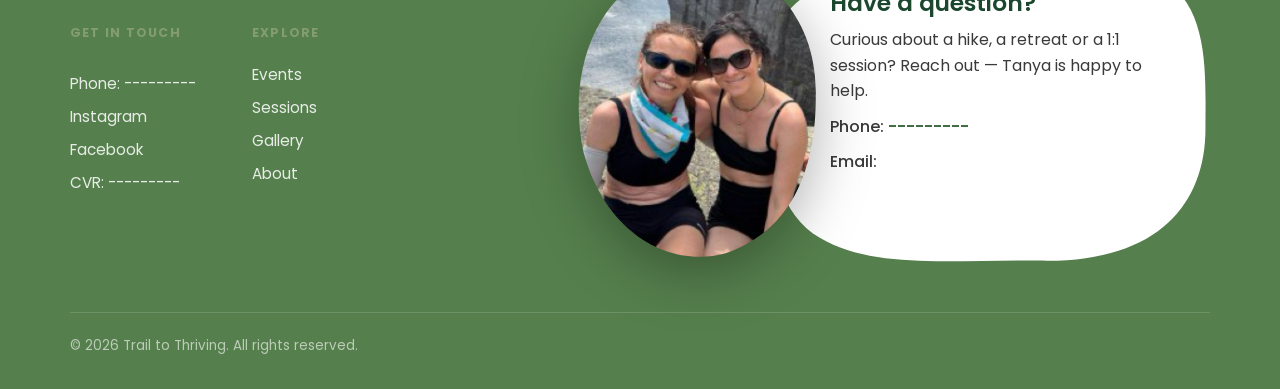
==== commit af3f2aad: "feat(web): 6 tree ring stamps with varied sizes and scattered positions" ====
--- a/web/index.html
+++ b/web/index.html
@@ -16,7 +16,7 @@
   <link rel="preconnect" href="https://fonts.googleapis.com" />
   <link rel="preconnect" href="https://fonts.gstatic.com" crossorigin />
   <link href="https://fonts.googleapis.com/css2?family=Poppins:wght@400;500;600;700&display=swap" rel="stylesheet" />
-  <link rel="stylesheet" href="assets/css/styles.css?v=51" />
+  <link rel="stylesheet" href="assets/css/styles.css?v=52" />
 </head>
 <body>
   <!-- HEADER -->
--- a/web/assets/css/styles.css
+++ b/web/assets/css/styles.css
@@ -422,9 +422,18 @@
   background-image:
     url("data:image/svg+xml,%3Csvg xmlns='http://www.w3.org/2000/svg' width='700' height='700'%3E%3Cdefs%3E%3Cfilter id='w' x='-30%25' y='-30%25' width='160%25' height='160%25'%3E%3CfeTurbulence type='fractalNoise' baseFrequency='0.028 0.014' numOctaves='5' seed='7' result='n'/%3E%3CfeDisplacementMap in='SourceGraphic' in2='n' scale='13' xChannelSelector='R' yChannelSelector='G'/%3E%3C/filter%3E%3C/defs%3E%3Cg transform='rotate%2818 350 350%29' filter='url%28%23w%29'%3E%3Cellipse cx='350' cy='347' rx='20' ry='13' fill='none' stroke='%232c1a0a' stroke-opacity='0.12' stroke-width='2.2'/%3E%3Cellipse cx='352' cy='351' rx='44' ry='28' fill='none' stroke='%232c1a0a' stroke-opacity='0.11' stroke-width='2'/%3E%3Cellipse cx='349' cy='349' rx='72' ry='46' fill='none' stroke='%232c1a0a' stroke-opacity='0.10' stroke-width='1.8'/%3E%3Cellipse cx='351' cy='352' rx='88' ry='57' fill='none' stroke='%232c1a0a' stroke-opacity='0.09' stroke-width='1.5'/%3E%3Cellipse cx='348' cy='350' rx='116' ry='75' fill='none' stroke='%232c1a0a' stroke-opacity='0.08' stroke-width='1.5'/%3E%3Cellipse cx='352' cy='347' rx='130' ry='84' fill='none' stroke='%232c1a0a' stroke-opacity='0.07' stroke-width='1.3'/%3E%3Cellipse cx='349' cy='353' rx='162' ry='104' fill='none' stroke='%232c1a0a' stroke-opacity='0.07' stroke-width='1.2'/%3E%3Cellipse cx='351' cy='349' rx='186' ry='120' fill='none' stroke='%232c1a0a' stroke-opacity='0.06' stroke-width='1.2'/%3E%3Cellipse cx='350' cy='351' rx='202' ry='130' fill='none' stroke='%232c1a0a' stroke-opacity='0.055' stroke-width='1.0'/%3E%3Cellipse cx='348' cy='348' rx='234' ry='151' fill='none' stroke='%232c1a0a' stroke-opacity='0.05' stroke-width='1.0'/%3E%3Cellipse cx='352' cy='350' rx='256' ry='165' fill='none' stroke='%232c1a0a' stroke-opacity='0.045' stroke-width='0.9'/%3E%3Cellipse cx='349' cy='352' rx='274' ry='177' fill='none' stroke='%232c1a0a' stroke-opacity='0.04' stroke-width='0.8'/%3E%3Cellipse cx='351' cy='348' rx='306' ry='197' fill='none' stroke='%232c1a0a' stroke-opacity='0.035' stroke-width='0.8'/%3E%3Cellipse cx='350' cy='350' rx='328' ry='211' fill='none' stroke='%232c1a0a' stroke-opacity='0.03' stroke-width='0.7'/%3E%3Cellipse cx='348' cy='349' rx='350' ry='226' fill='none' stroke='%232c1a0a' stroke-opacity='0.025' stroke-width='0.7'/%3E%3C/g%3E%3C/svg%3E"),
     url("data:image/svg+xml,%3Csvg xmlns='http://www.w3.org/2000/svg' width='700' height='700'%3E%3Cdefs%3E%3Cfilter id='w' x='-30%25' y='-30%25' width='160%25' height='160%25'%3E%3CfeTurbulence type='fractalNoise' baseFrequency='0.028 0.014' numOctaves='5' seed='23' result='n'/%3E%3CfeDisplacementMap in='SourceGraphic' in2='n' scale='13' xChannelSelector='R' yChannelSelector='G'/%3E%3C/filter%3E%3C/defs%3E%3Cg transform='rotate%28-6 350 350%29' filter='url%28%23w%29'%3E%3Cellipse cx='350' cy='347' rx='20' ry='13' fill='none' stroke='%232c1a0a' stroke-opacity='0.12' stroke-width='2.2'/%3E%3Cellipse cx='352' cy='351' rx='44' ry='28' fill='none' stroke='%232c1a0a' stroke-opacity='0.11' stroke-width='2'/%3E%3Cellipse cx='349' cy='349' rx='72' ry='46' fill='none' stroke='%232c1a0a' stroke-opacity='0.10' stroke-width='1.8'/%3E%3Cellipse cx='351' cy='352' rx='88' ry='57' fill='none' stroke='%232c1a0a' stroke-opacity='0.09' stroke-width='1.5'/%3E%3Cellipse cx='348' cy='350' rx='116' ry='75' fill='none' stroke='%232c1a0a' stroke-opacity='0.08' stroke-width='1.5'/%3E%3Cellipse cx='352' cy='347' rx='130' ry='84' fill='none' stroke='%232c1a0a' stroke-opacity='0.07' stroke-width='1.3'/%3E%3Cellipse cx='349' cy='353' rx='162' ry='104' fill='none' stroke='%232c1a0a' stroke-opacity='0.07' stroke-width='1.2'/%3E%3Cellipse cx='351' cy='349' rx='186' ry='120' fill='none' stroke='%232c1a0a' stroke-opacity='0.06' stroke-width='1.2'/%3E%3Cellipse cx='350' cy='351' rx='202' ry='130' fill='none' stroke='%232c1a0a' stroke-opacity='0.055' stroke-width='1.0'/%3E%3Cellipse cx='348' cy='348' rx='234' ry='151' fill='none' stroke='%232c1a0a' stroke-opacity='0.05' stroke-width='1.0'/%3E%3Cellipse cx='352' cy='350' rx='256' ry='165' fill='none' stroke='%232c1a0a' stroke-opacity='0.045' stroke-width='0.9'/%3E%3Cellipse cx='349' cy='352' rx='274' ry='177' fill='none' stroke='%232c1a0a' stroke-opacity='0.04' stroke-width='0.8'/%3E%3Cellipse cx='351' cy='348' rx='306' ry='197' fill='none' stroke='%232c1a0a' stroke-opacity='0.035' stroke-width='0.8'/%3E%3Cellipse cx='350' cy='350' rx='328' ry='211' fill='none' stroke='%232c1a0a' stroke-opacity='0.03' stroke-width='0.7'/%3E%3Cellipse cx='348' cy='349' rx='350' ry='226' fill='none' stroke='%232c1a0a' stroke-opacity='0.025' stroke-width='0.7'/%3E%3C/g%3E%3C/svg%3E"),
-    url("data:image/svg+xml,%3Csvg xmlns='http://www.w3.org/2000/svg' width='700' height='700'%3E%3Cdefs%3E%3Cfilter id='w' x='-30%25' y='-30%25' width='160%25' height='160%25'%3E%3CfeTurbulence type='fractalNoise' baseFrequency='0.028 0.014' numOctaves='5' seed='51' result='n'/%3E%3CfeDisplacementMap in='SourceGraphic' in2='n' scale='13' xChannelSelector='R' yChannelSelector='G'/%3E%3C/filter%3E%3C/defs%3E%3Cg transform='rotate%2832 350 350%29' filter='url%28%23w%29'%3E%3Cellipse cx='350' cy='347' rx='20' ry='13' fill='none' stroke='%232c1a0a' stroke-opacity='0.12' stroke-width='2.2'/%3E%3Cellipse cx='352' cy='351' rx='44' ry='28' fill='none' stroke='%232c1a0a' stroke-opacity='0.11' stroke-width='2'/%3E%3Cellipse cx='349' cy='349' rx='72' ry='46' fill='none' stroke='%232c1a0a' stroke-opacity='0.10' stroke-width='1.8'/%3E%3Cellipse cx='351' cy='352' rx='88' ry='57' fill='none' stroke='%232c1a0a' stroke-opacity='0.09' stroke-width='1.5'/%3E%3Cellipse cx='348' cy='350' rx='116' ry='75' fill='none' stroke='%232c1a0a' stroke-opacity='0.08' stroke-width='1.5'/%3E%3Cellipse cx='352' cy='347' rx='130' ry='84' fill='none' stroke='%232c1a0a' stroke-opacity='0.07' stroke-width='1.3'/%3E%3Cellipse cx='349' cy='353' rx='162' ry='104' fill='none' stroke='%232c1a0a' stroke-opacity='0.07' stroke-width='1.2'/%3E%3Cellipse cx='351' cy='349' rx='186' ry='120' fill='none' stroke='%232c1a0a' stroke-opacity='0.06' stroke-width='1.2'/%3E%3Cellipse cx='350' cy='351' rx='202' ry='130' fill='none' stroke='%232c1a0a' stroke-opacity='0.055' stroke-width='1.0'/%3E%3Cellipse cx='348' cy='348' rx='234' ry='151' fill='none' stroke='%232c1a0a' stroke-opacity='0.05' stroke-width='1.0'/%3E%3Cellipse cx='352' cy='350' rx='256' ry='165' fill='none' stroke='%232c1a0a' stroke-opacity='0.045' stroke-width='0.9'/%3E%3Cellipse cx='349' cy='352' rx='274' ry='177' fill='none' stroke='%232c1a0a' stroke-opacity='0.04' stroke-width='0.8'/%3E%3Cellipse cx='351' cy='348' rx='306' ry='197' fill='none' stroke='%232c1a0a' stroke-opacity='0.035' stroke-width='0.8'/%3E%3Cellipse cx='350' cy='350' rx='328' ry='211' fill='none' stroke='%232c1a0a' stroke-opacity='0.03' stroke-width='0.7'/%3E%3Cellipse cx='348' cy='349' rx='350' ry='226' fill='none' stroke='%232c1a0a' stroke-opacity='0.025' stroke-width='0.7'/%3E%3C/g%3E%3C/svg%3E");
-  background-size: 620px 620px, 240px 240px, 420px 420px;
+    url("data:image/svg+xml,%3Csvg xmlns='http://www.w3.org/2000/svg' width='700' height='700'%3E%3Cdefs%3E%3Cfilter id='w' x='-30%25' y='-30%25' width='160%25' height='160%25'%3E%3CfeTurbulence type='fractalNoise' baseFrequency='0.028 0.014' numOctaves='5' seed='51' result='n'/%3E%3CfeDisplacementMap in='SourceGraphic' in2='n' scale='13' xChannelSelector='R' yChannelSelector='G'/%3E%3C/filter%3E%3C/defs%3E%3Cg transform='rotate%2832 350 350%29' filter='url%28%23w%29'%3E%3Cellipse cx='350' cy='347' rx='20' ry='13' fill='none' stroke='%232c1a0a' stroke-opacity='0.12' stroke-width='2.2'/%3E%3Cellipse cx='352' cy='351' rx='44' ry='28' fill='none' stroke='%232c1a0a' stroke-opacity='0.11' stroke-width='2'/%3E%3Cellipse cx='349' cy='349' rx='72' ry='46' fill='none' stroke='%232c1a0a' stroke-opacity='0.10' stroke-width='1.8'/%3E%3Cellipse cx='351' cy='352' rx='88' ry='57' fill='none' stroke='%232c1a0a' stroke-opacity='0.09' stroke-width='1.5'/%3E%3Cellipse cx='348' cy='350' rx='116' ry='75' fill='none' stroke='%232c1a0a' stroke-opacity='0.08' stroke-width='1.5'/%3E%3Cellipse cx='352' cy='347' rx='130' ry='84' fill='none' stroke='%232c1a0a' stroke-opacity='0.07' stroke-width='1.3'/%3E%3Cellipse cx='349' cy='353' rx='162' ry='104' fill='none' stroke='%232c1a0a' stroke-opacity='0.07' stroke-width='1.2'/%3E%3Cellipse cx='351' cy='349' rx='186' ry='120' fill='none' stroke='%232c1a0a' stroke-opacity='0.06' stroke-width='1.2'/%3E%3Cellipse cx='350' cy='351' rx='202' ry='130' fill='none' stroke='%232c1a0a' stroke-opacity='0.055' stroke-width='1.0'/%3E%3Cellipse cx='348' cy='348' rx='234' ry='151' fill='none' stroke='%232c1a0a' stroke-opacity='0.05' stroke-width='1.0'/%3E%3Cellipse cx='352' cy='350' rx='256' ry='165' fill='none' stroke='%232c1a0a' stroke-opacity='0.045' stroke-width='0.9'/%3E%3Cellipse cx='349' cy='352' rx='274' ry='177' fill='none' stroke='%232c1a0a' stroke-opacity='0.04' stroke-width='0.8'/%3E%3Cellipse cx='351' cy='348' rx='306' ry='197' fill='none' stroke='%232c1a0a' stroke-opacity='0.035' stroke-width='0.8'/%3E%3Cellipse cx='350' cy='350' rx='328' ry='211' fill='none' stroke='%232c1a0a' stroke-opacity='0.03' stroke-width='0.7'/%3E%3Cellipse cx='348' cy='349' rx='350' ry='226' fill='none' stroke='%232c1a0a' stroke-opacity='0.025' stroke-width='0.7'/%3E%3C/g%3E%3C/svg%3E"),
+    url("data:image/svg+xml,%3Csvg xmlns='http://www.w3.org/2000/svg' width='700' height='700'%3E%3Cdefs%3E%3Cfilter id='w' x='-30%25' y='-30%25' width='160%25' height='160%25'%3E%3CfeTurbulence type='fractalNoise' baseFrequency='0.028 0.014' numOctaves='5' seed='13' result='n'/%3E%3CfeDisplacementMap in='SourceGraphic' in2='n' scale='13' xChannelSelector='R' yChannelSelector='G'/%3E%3C/filter%3E%3C/defs%3E%3Cg transform='rotate%28-22 350 350%29' filter='url%28%23w%29'%3E%3Cellipse cx='350' cy='347' rx='20' ry='13' fill='none' stroke='%232c1a0a' stroke-opacity='0.12' stroke-width='2.2'/%3E%3Cellipse cx='352' cy='351' rx='44' ry='28' fill='none' stroke='%232c1a0a' stroke-opacity='0.11' stroke-width='2'/%3E%3Cellipse cx='349' cy='349' rx='72' ry='46' fill='none' stroke='%232c1a0a' stroke-opacity='0.10' stroke-width='1.8'/%3E%3Cellipse cx='351' cy='352' rx='88' ry='57' fill='none' stroke='%232c1a0a' stroke-opacity='0.09' stroke-width='1.5'/%3E%3Cellipse cx='348' cy='350' rx='116' ry='75' fill='none' stroke='%232c1a0a' stroke-opacity='0.08' stroke-width='1.5'/%3E%3Cellipse cx='352' cy='347' rx='130' ry='84' fill='none' stroke='%232c1a0a' stroke-opacity='0.07' stroke-width='1.3'/%3E%3Cellipse cx='349' cy='353' rx='162' ry='104' fill='none' stroke='%232c1a0a' stroke-opacity='0.07' stroke-width='1.2'/%3E%3Cellipse cx='351' cy='349' rx='186' ry='120' fill='none' stroke='%232c1a0a' stroke-opacity='0.06' stroke-width='1.2'/%3E%3Cellipse cx='350' cy='351' rx='202' ry='130' fill='none' stroke='%232c1a0a' stroke-opacity='0.055' stroke-width='1.0'/%3E%3Cellipse cx='348' cy='348' rx='234' ry='151' fill='none' stroke='%232c1a0a' stroke-opacity='0.05' stroke-width='1.0'/%3E%3Cellipse cx='352' cy='350' rx='256' ry='165' fill='none' stroke='%232c1a0a' stroke-opacity='0.045' stroke-width='0.9'/%3E%3Cellipse cx='349' cy='352' rx='274' ry='177' fill='none' stroke='%232c1a0a' stroke-opacity='0.04' stroke-width='0.8'/%3E%3Cellipse cx='351' cy='348' rx='306' ry='197' fill='none' stroke='%232c1a0a' stroke-opacity='0.035' stroke-width='0.8'/%3E%3Cellipse cx='350' cy='350' rx='328' ry='211' fill='none' stroke='%232c1a0a' stroke-opacity='0.03' stroke-width='0.7'/%3E%3Cellipse cx='348' cy='349' rx='350' ry='226' fill='none' stroke='%232c1a0a' stroke-opacity='0.025' stroke-width='0.7'/%3E%3C/g%3E%3C/svg%3E"),
+    url("data:image/svg+xml,%3Csvg xmlns='http://www.w3.org/2000/svg' width='700' height='700'%3E%3Cdefs%3E%3Cfilter id='w' x='-30%25' y='-30%25' width='160%25' height='160%25'%3E%3CfeTurbulence type='fractalNoise' baseFrequency='0.028 0.014' numOctaves='5' seed='37' result='n'/%3E%3CfeDisplacementMap in='SourceGraphic' in2='n' scale='13' xChannelSelector='R' yChannelSelector='G'/%3E%3C/filter%3E%3C/defs%3E%3Cg transform='rotate%2848 350 350%29' filter='url%28%23w%29'%3E%3Cellipse cx='350' cy='347' rx='20' ry='13' fill='none' stroke='%232c1a0a' stroke-opacity='0.12' stroke-width='2.2'/%3E%3Cellipse cx='352' cy='351' rx='44' ry='28' fill='none' stroke='%232c1a0a' stroke-opacity='0.11' stroke-width='2'/%3E%3Cellipse cx='349' cy='349' rx='72' ry='46' fill='none' stroke='%232c1a0a' stroke-opacity='0.10' stroke-width='1.8'/%3E%3Cellipse cx='351' cy='352' rx='88' ry='57' fill='none' stroke='%232c1a0a' stroke-opacity='0.09' stroke-width='1.5'/%3E%3Cellipse cx='348' cy='350' rx='116' ry='75' fill='none' stroke='%232c1a0a' stroke-opacity='0.08' stroke-width='1.5'/%3E%3Cellipse cx='352' cy='347' rx='130' ry='84' fill='none' stroke='%232c1a0a' stroke-opacity='0.07' stroke-width='1.3'/%3E%3Cellipse cx='349' cy='353' rx='162' ry='104' fill='none' stroke='%232c1a0a' stroke-opacity='0.07' stroke-width='1.2'/%3E%3Cellipse cx='351' cy='349' rx='186' ry='120' fill='none' stroke='%232c1a0a' stroke-opacity='0.06' stroke-width='1.2'/%3E%3Cellipse cx='350' cy='351' rx='202' ry='130' fill='none' stroke='%232c1a0a' stroke-opacity='0.055' stroke-width='1.0'/%3E%3Cellipse cx='348' cy='348' rx='234' ry='151' fill='none' stroke='%232c1a0a' stroke-opacity='0.05' stroke-width='1.0'/%3E%3Cellipse cx='352' cy='350' rx='256' ry='165' fill='none' stroke='%232c1a0a' stroke-opacity='0.045' stroke-width='0.9'/%3E%3Cellipse cx='349' cy='352' rx='274' ry='177' fill='none' stroke='%232c1a0a' stroke-opacity='0.04' stroke-width='0.8'/%3E%3Cellipse cx='351' cy='348' rx='306' ry='197' fill='none' stroke='%232c1a0a' stroke-opacity='0.035' stroke-width='0.8'/%3E%3Cellipse cx='350' cy='350' rx='328' ry='211' fill='none' stroke='%232c1a0a' stroke-opacity='0.03' stroke-width='0.7'/%3E%3Cellipse cx='348' cy='349' rx='350' ry='226' fill='none' stroke='%232c1a0a' stroke-opacity='0.025' stroke-width='0.7'/%3E%3C/g%3E%3C/svg%3E"),
+    url("data:image/svg+xml,%3Csvg xmlns='http://www.w3.org/2000/svg' width='700' height='700'%3E%3Cdefs%3E%3Cfilter id='w' x='-30%25' y='-30%25' width='160%25' height='160%25'%3E%3CfeTurbulence type='fractalNoise' baseFrequency='0.028 0.014' numOctaves='5' seed='61' result='n'/%3E%3CfeDisplacementMap in='SourceGraphic' in2='n' scale='13' xChannelSelector='R' yChannelSelector='G'/%3E%3C/filter%3E%3C/defs%3E%3Cg transform='rotate%2810 350 350%29' filter='url%28%23w%29'%3E%3Cellipse cx='350' cy='347' rx='20' ry='13' fill='none' stroke='%232c1a0a' stroke-opacity='0.12' stroke-width='2.2'/%3E%3Cellipse cx='352' cy='351' rx='44' ry='28' fill='none' stroke='%232c1a0a' stroke-opacity='0.11' stroke-width='2'/%3E%3Cellipse cx='349' cy='349' rx='72' ry='46' fill='none' stroke='%232c1a0a' stroke-opacity='0.10' stroke-width='1.8'/%3E%3Cellipse cx='351' cy='352' rx='88' ry='57' fill='none' stroke='%232c1a0a' stroke-opacity='0.09' stroke-width='1.5'/%3E%3Cellipse cx='348' cy='350' rx='116' ry='75' fill='none' stroke='%232c1a0a' stroke-opacity='0.08' stroke-width='1.5'/%3E%3Cellipse cx='352' cy='347' rx='130' ry='84' fill='none' stroke='%232c1a0a' stroke-opacity='0.07' stroke-width='1.3'/%3E%3Cellipse cx='349' cy='353' rx='162' ry='104' fill='none' stroke='%232c1a0a' stroke-opacity='0.07' stroke-width='1.2'/%3E%3Cellipse cx='351' cy='349' rx='186' ry='120' fill='none' stroke='%232c1a0a' stroke-opacity='0.06' stroke-width='1.2'/%3E%3Cellipse cx='350' cy='351' rx='202' ry='130' fill='none' stroke='%232c1a0a' stroke-opacity='0.055' stroke-width='1.0'/%3E%3Cellipse cx='348' cy='348' rx='234' ry='151' fill='none' stroke='%232c1a0a' stroke-opacity='0.05' stroke-width='1.0'/%3E%3Cellipse cx='352' cy='350' rx='256' ry='165' fill='none' stroke='%232c1a0a' stroke-opacity='0.045' stroke-width='0.9'/%3E%3Cellipse cx='349' cy='352' rx='274' ry='177' fill='none' stroke='%232c1a0a' stroke-opacity='0.04' stroke-width='0.8'/%3E%3Cellipse cx='351' cy='348' rx='306' ry='197' fill='none' stroke='%232c1a0a' stroke-opacity='0.035' stroke-width='0.8'/%3E%3Cellipse cx='350' cy='350' rx='328' ry='211' fill='none' stroke='%232c1a0a' stroke-opacity='0.03' stroke-width='0.7'/%3E%3Cellipse cx='348' cy='349' rx='350' ry='226' fill='none' stroke='%232c1a0a' stroke-opacity='0.025' stroke-width='0.7'/%3E%3C/g%3E%3C/svg%3E");
+  background-size: 680px 680px, 300px 300px, 500px 500px, 760px 760px, 380px 380px, 560px 560px;
   background-repeat: no-repeat;
-  background-position: -50px -60px, calc(100% + 100px) 35%, 20% calc(100% + 80px);
-}
-
+  background-position:
+    -80px -70px,
+    calc(100% + 110px) 30%,
+    18% calc(100% + 90px),
+    55% -120px,
+    calc(100% - 80px) calc(100% - 160px),
+    -110px calc(100% - 80px);
+}
+
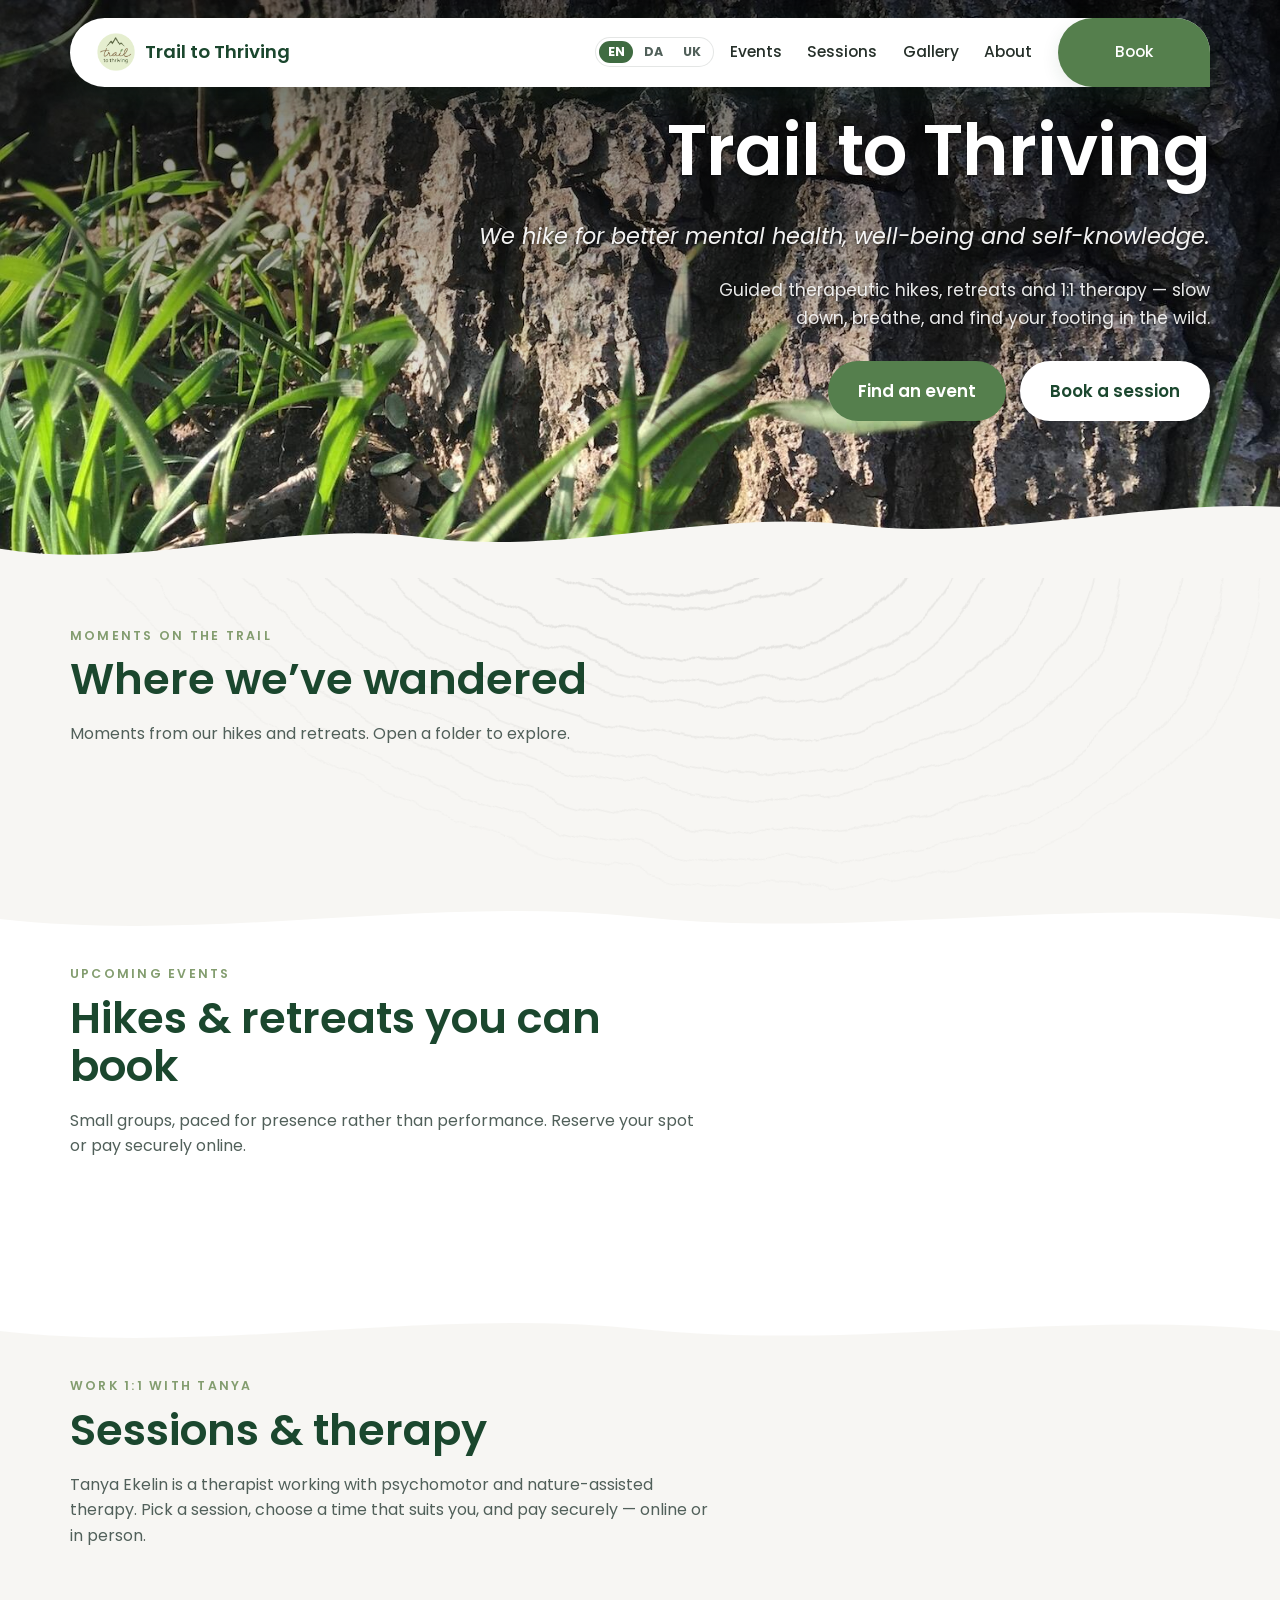
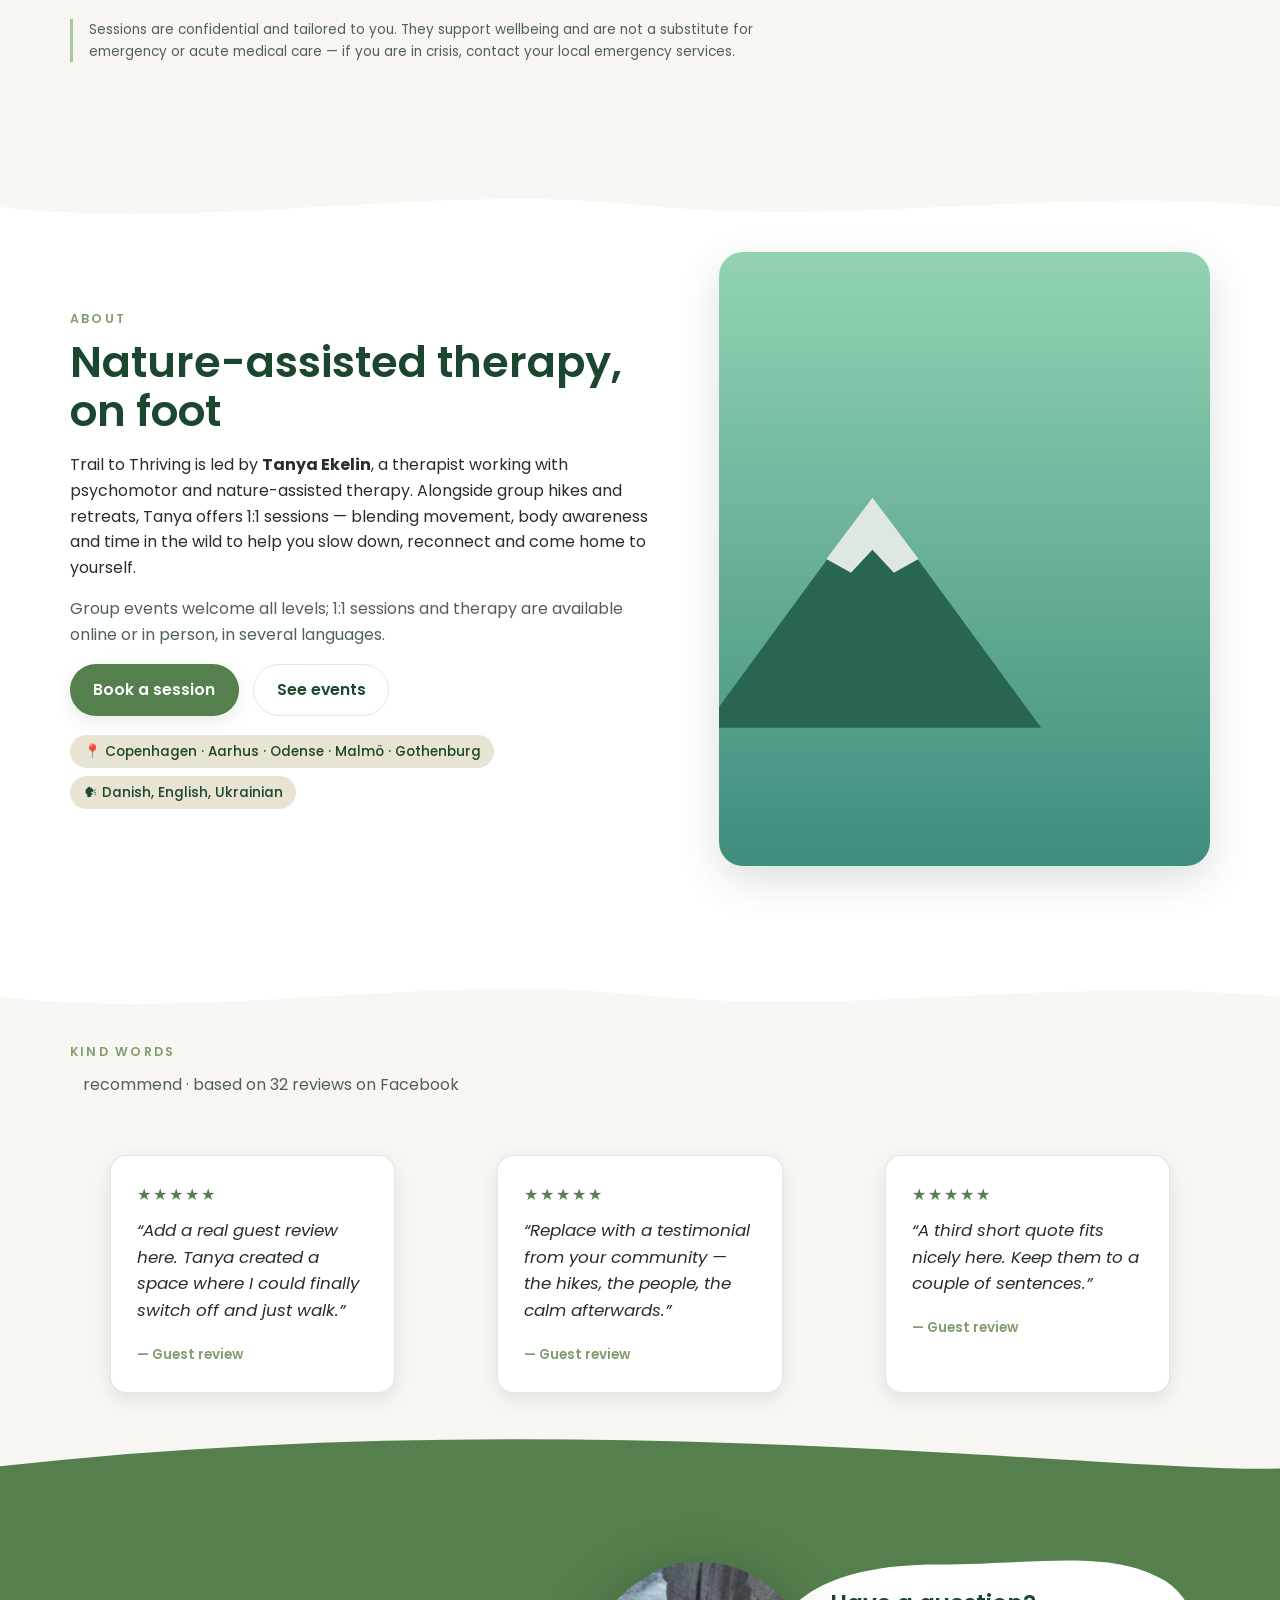
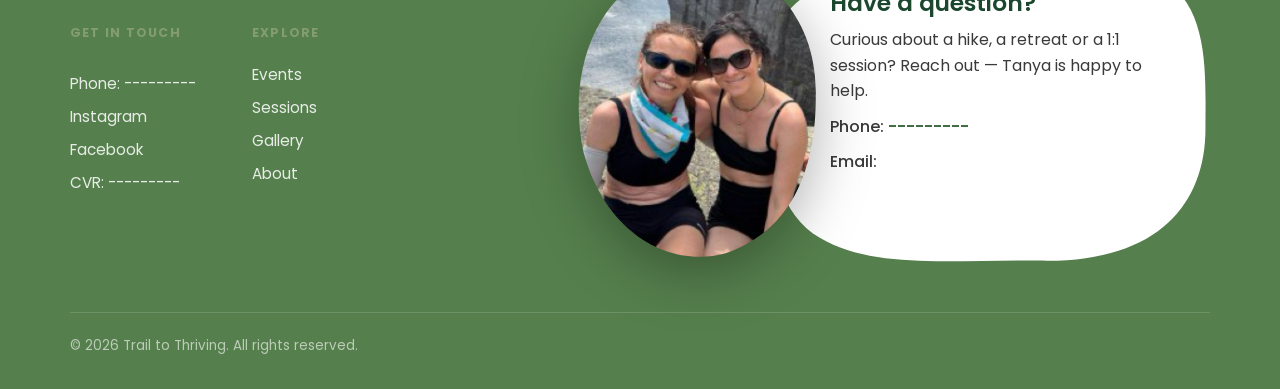
==== commit 0800feb3: "style: simplify tree ring overlay to single centered viewport-width ring Co-Authored-By: Claude Sonn" ====
--- a/web/index.html
+++ b/web/index.html
@@ -16,7 +16,7 @@
   <link rel="preconnect" href="https://fonts.googleapis.com" />
   <link rel="preconnect" href="https://fonts.gstatic.com" crossorigin />
   <link href="https://fonts.googleapis.com/css2?family=Poppins:wght@400;500;600;700&display=swap" rel="stylesheet" />
-  <link rel="stylesheet" href="assets/css/styles.css?v=52" />
+  <link rel="stylesheet" href="assets/css/styles.css?v=53" />
 </head>
 <body>
   <!-- HEADER -->
--- a/web/assets/css/styles.css
+++ b/web/assets/css/styles.css
@@ -420,20 +420,9 @@
   pointer-events: none;
   z-index: 1;
   background-image:
-    url("data:image/svg+xml,%3Csvg xmlns='http://www.w3.org/2000/svg' width='700' height='700'%3E%3Cdefs%3E%3Cfilter id='w' x='-30%25' y='-30%25' width='160%25' height='160%25'%3E%3CfeTurbulence type='fractalNoise' baseFrequency='0.028 0.014' numOctaves='5' seed='7' result='n'/%3E%3CfeDisplacementMap in='SourceGraphic' in2='n' scale='13' xChannelSelector='R' yChannelSelector='G'/%3E%3C/filter%3E%3C/defs%3E%3Cg transform='rotate%2818 350 350%29' filter='url%28%23w%29'%3E%3Cellipse cx='350' cy='347' rx='20' ry='13' fill='none' stroke='%232c1a0a' stroke-opacity='0.12' stroke-width='2.2'/%3E%3Cellipse cx='352' cy='351' rx='44' ry='28' fill='none' stroke='%232c1a0a' stroke-opacity='0.11' stroke-width='2'/%3E%3Cellipse cx='349' cy='349' rx='72' ry='46' fill='none' stroke='%232c1a0a' stroke-opacity='0.10' stroke-width='1.8'/%3E%3Cellipse cx='351' cy='352' rx='88' ry='57' fill='none' stroke='%232c1a0a' stroke-opacity='0.09' stroke-width='1.5'/%3E%3Cellipse cx='348' cy='350' rx='116' ry='75' fill='none' stroke='%232c1a0a' stroke-opacity='0.08' stroke-width='1.5'/%3E%3Cellipse cx='352' cy='347' rx='130' ry='84' fill='none' stroke='%232c1a0a' stroke-opacity='0.07' stroke-width='1.3'/%3E%3Cellipse cx='349' cy='353' rx='162' ry='104' fill='none' stroke='%232c1a0a' stroke-opacity='0.07' stroke-width='1.2'/%3E%3Cellipse cx='351' cy='349' rx='186' ry='120' fill='none' stroke='%232c1a0a' stroke-opacity='0.06' stroke-width='1.2'/%3E%3Cellipse cx='350' cy='351' rx='202' ry='130' fill='none' stroke='%232c1a0a' stroke-opacity='0.055' stroke-width='1.0'/%3E%3Cellipse cx='348' cy='348' rx='234' ry='151' fill='none' stroke='%232c1a0a' stroke-opacity='0.05' stroke-width='1.0'/%3E%3Cellipse cx='352' cy='350' rx='256' ry='165' fill='none' stroke='%232c1a0a' stroke-opacity='0.045' stroke-width='0.9'/%3E%3Cellipse cx='349' cy='352' rx='274' ry='177' fill='none' stroke='%232c1a0a' stroke-opacity='0.04' stroke-width='0.8'/%3E%3Cellipse cx='351' cy='348' rx='306' ry='197' fill='none' stroke='%232c1a0a' stroke-opacity='0.035' stroke-width='0.8'/%3E%3Cellipse cx='350' cy='350' rx='328' ry='211' fill='none' stroke='%232c1a0a' stroke-opacity='0.03' stroke-width='0.7'/%3E%3Cellipse cx='348' cy='349' rx='350' ry='226' fill='none' stroke='%232c1a0a' stroke-opacity='0.025' stroke-width='0.7'/%3E%3C/g%3E%3C/svg%3E"),
-    url("data:image/svg+xml,%3Csvg xmlns='http://www.w3.org/2000/svg' width='700' height='700'%3E%3Cdefs%3E%3Cfilter id='w' x='-30%25' y='-30%25' width='160%25' height='160%25'%3E%3CfeTurbulence type='fractalNoise' baseFrequency='0.028 0.014' numOctaves='5' seed='23' result='n'/%3E%3CfeDisplacementMap in='SourceGraphic' in2='n' scale='13' xChannelSelector='R' yChannelSelector='G'/%3E%3C/filter%3E%3C/defs%3E%3Cg transform='rotate%28-6 350 350%29' filter='url%28%23w%29'%3E%3Cellipse cx='350' cy='347' rx='20' ry='13' fill='none' stroke='%232c1a0a' stroke-opacity='0.12' stroke-width='2.2'/%3E%3Cellipse cx='352' cy='351' rx='44' ry='28' fill='none' stroke='%232c1a0a' stroke-opacity='0.11' stroke-width='2'/%3E%3Cellipse cx='349' cy='349' rx='72' ry='46' fill='none' stroke='%232c1a0a' stroke-opacity='0.10' stroke-width='1.8'/%3E%3Cellipse cx='351' cy='352' rx='88' ry='57' fill='none' stroke='%232c1a0a' stroke-opacity='0.09' stroke-width='1.5'/%3E%3Cellipse cx='348' cy='350' rx='116' ry='75' fill='none' stroke='%232c1a0a' stroke-opacity='0.08' stroke-width='1.5'/%3E%3Cellipse cx='352' cy='347' rx='130' ry='84' fill='none' stroke='%232c1a0a' stroke-opacity='0.07' stroke-width='1.3'/%3E%3Cellipse cx='349' cy='353' rx='162' ry='104' fill='none' stroke='%232c1a0a' stroke-opacity='0.07' stroke-width='1.2'/%3E%3Cellipse cx='351' cy='349' rx='186' ry='120' fill='none' stroke='%232c1a0a' stroke-opacity='0.06' stroke-width='1.2'/%3E%3Cellipse cx='350' cy='351' rx='202' ry='130' fill='none' stroke='%232c1a0a' stroke-opacity='0.055' stroke-width='1.0'/%3E%3Cellipse cx='348' cy='348' rx='234' ry='151' fill='none' stroke='%232c1a0a' stroke-opacity='0.05' stroke-width='1.0'/%3E%3Cellipse cx='352' cy='350' rx='256' ry='165' fill='none' stroke='%232c1a0a' stroke-opacity='0.045' stroke-width='0.9'/%3E%3Cellipse cx='349' cy='352' rx='274' ry='177' fill='none' stroke='%232c1a0a' stroke-opacity='0.04' stroke-width='0.8'/%3E%3Cellipse cx='351' cy='348' rx='306' ry='197' fill='none' stroke='%232c1a0a' stroke-opacity='0.035' stroke-width='0.8'/%3E%3Cellipse cx='350' cy='350' rx='328' ry='211' fill='none' stroke='%232c1a0a' stroke-opacity='0.03' stroke-width='0.7'/%3E%3Cellipse cx='348' cy='349' rx='350' ry='226' fill='none' stroke='%232c1a0a' stroke-opacity='0.025' stroke-width='0.7'/%3E%3C/g%3E%3C/svg%3E"),
-    url("data:image/svg+xml,%3Csvg xmlns='http://www.w3.org/2000/svg' width='700' height='700'%3E%3Cdefs%3E%3Cfilter id='w' x='-30%25' y='-30%25' width='160%25' height='160%25'%3E%3CfeTurbulence type='fractalNoise' baseFrequency='0.028 0.014' numOctaves='5' seed='51' result='n'/%3E%3CfeDisplacementMap in='SourceGraphic' in2='n' scale='13' xChannelSelector='R' yChannelSelector='G'/%3E%3C/filter%3E%3C/defs%3E%3Cg transform='rotate%2832 350 350%29' filter='url%28%23w%29'%3E%3Cellipse cx='350' cy='347' rx='20' ry='13' fill='none' stroke='%232c1a0a' stroke-opacity='0.12' stroke-width='2.2'/%3E%3Cellipse cx='352' cy='351' rx='44' ry='28' fill='none' stroke='%232c1a0a' stroke-opacity='0.11' stroke-width='2'/%3E%3Cellipse cx='349' cy='349' rx='72' ry='46' fill='none' stroke='%232c1a0a' stroke-opacity='0.10' stroke-width='1.8'/%3E%3Cellipse cx='351' cy='352' rx='88' ry='57' fill='none' stroke='%232c1a0a' stroke-opacity='0.09' stroke-width='1.5'/%3E%3Cellipse cx='348' cy='350' rx='116' ry='75' fill='none' stroke='%232c1a0a' stroke-opacity='0.08' stroke-width='1.5'/%3E%3Cellipse cx='352' cy='347' rx='130' ry='84' fill='none' stroke='%232c1a0a' stroke-opacity='0.07' stroke-width='1.3'/%3E%3Cellipse cx='349' cy='353' rx='162' ry='104' fill='none' stroke='%232c1a0a' stroke-opacity='0.07' stroke-width='1.2'/%3E%3Cellipse cx='351' cy='349' rx='186' ry='120' fill='none' stroke='%232c1a0a' stroke-opacity='0.06' stroke-width='1.2'/%3E%3Cellipse cx='350' cy='351' rx='202' ry='130' fill='none' stroke='%232c1a0a' stroke-opacity='0.055' stroke-width='1.0'/%3E%3Cellipse cx='348' cy='348' rx='234' ry='151' fill='none' stroke='%232c1a0a' stroke-opacity='0.05' stroke-width='1.0'/%3E%3Cellipse cx='352' cy='350' rx='256' ry='165' fill='none' stroke='%232c1a0a' stroke-opacity='0.045' stroke-width='0.9'/%3E%3Cellipse cx='349' cy='352' rx='274' ry='177' fill='none' stroke='%232c1a0a' stroke-opacity='0.04' stroke-width='0.8'/%3E%3Cellipse cx='351' cy='348' rx='306' ry='197' fill='none' stroke='%232c1a0a' stroke-opacity='0.035' stroke-width='0.8'/%3E%3Cellipse cx='350' cy='350' rx='328' ry='211' fill='none' stroke='%232c1a0a' stroke-opacity='0.03' stroke-width='0.7'/%3E%3Cellipse cx='348' cy='349' rx='350' ry='226' fill='none' stroke='%232c1a0a' stroke-opacity='0.025' stroke-width='0.7'/%3E%3C/g%3E%3C/svg%3E"),
-    url("data:image/svg+xml,%3Csvg xmlns='http://www.w3.org/2000/svg' width='700' height='700'%3E%3Cdefs%3E%3Cfilter id='w' x='-30%25' y='-30%25' width='160%25' height='160%25'%3E%3CfeTurbulence type='fractalNoise' baseFrequency='0.028 0.014' numOctaves='5' seed='13' result='n'/%3E%3CfeDisplacementMap in='SourceGraphic' in2='n' scale='13' xChannelSelector='R' yChannelSelector='G'/%3E%3C/filter%3E%3C/defs%3E%3Cg transform='rotate%28-22 350 350%29' filter='url%28%23w%29'%3E%3Cellipse cx='350' cy='347' rx='20' ry='13' fill='none' stroke='%232c1a0a' stroke-opacity='0.12' stroke-width='2.2'/%3E%3Cellipse cx='352' cy='351' rx='44' ry='28' fill='none' stroke='%232c1a0a' stroke-opacity='0.11' stroke-width='2'/%3E%3Cellipse cx='349' cy='349' rx='72' ry='46' fill='none' stroke='%232c1a0a' stroke-opacity='0.10' stroke-width='1.8'/%3E%3Cellipse cx='351' cy='352' rx='88' ry='57' fill='none' stroke='%232c1a0a' stroke-opacity='0.09' stroke-width='1.5'/%3E%3Cellipse cx='348' cy='350' rx='116' ry='75' fill='none' stroke='%232c1a0a' stroke-opacity='0.08' stroke-width='1.5'/%3E%3Cellipse cx='352' cy='347' rx='130' ry='84' fill='none' stroke='%232c1a0a' stroke-opacity='0.07' stroke-width='1.3'/%3E%3Cellipse cx='349' cy='353' rx='162' ry='104' fill='none' stroke='%232c1a0a' stroke-opacity='0.07' stroke-width='1.2'/%3E%3Cellipse cx='351' cy='349' rx='186' ry='120' fill='none' stroke='%232c1a0a' stroke-opacity='0.06' stroke-width='1.2'/%3E%3Cellipse cx='350' cy='351' rx='202' ry='130' fill='none' stroke='%232c1a0a' stroke-opacity='0.055' stroke-width='1.0'/%3E%3Cellipse cx='348' cy='348' rx='234' ry='151' fill='none' stroke='%232c1a0a' stroke-opacity='0.05' stroke-width='1.0'/%3E%3Cellipse cx='352' cy='350' rx='256' ry='165' fill='none' stroke='%232c1a0a' stroke-opacity='0.045' stroke-width='0.9'/%3E%3Cellipse cx='349' cy='352' rx='274' ry='177' fill='none' stroke='%232c1a0a' stroke-opacity='0.04' stroke-width='0.8'/%3E%3Cellipse cx='351' cy='348' rx='306' ry='197' fill='none' stroke='%232c1a0a' stroke-opacity='0.035' stroke-width='0.8'/%3E%3Cellipse cx='350' cy='350' rx='328' ry='211' fill='none' stroke='%232c1a0a' stroke-opacity='0.03' stroke-width='0.7'/%3E%3Cellipse cx='348' cy='349' rx='350' ry='226' fill='none' stroke='%232c1a0a' stroke-opacity='0.025' stroke-width='0.7'/%3E%3C/g%3E%3C/svg%3E"),
-    url("data:image/svg+xml,%3Csvg xmlns='http://www.w3.org/2000/svg' width='700' height='700'%3E%3Cdefs%3E%3Cfilter id='w' x='-30%25' y='-30%25' width='160%25' height='160%25'%3E%3CfeTurbulence type='fractalNoise' baseFrequency='0.028 0.014' numOctaves='5' seed='37' result='n'/%3E%3CfeDisplacementMap in='SourceGraphic' in2='n' scale='13' xChannelSelector='R' yChannelSelector='G'/%3E%3C/filter%3E%3C/defs%3E%3Cg transform='rotate%2848 350 350%29' filter='url%28%23w%29'%3E%3Cellipse cx='350' cy='347' rx='20' ry='13' fill='none' stroke='%232c1a0a' stroke-opacity='0.12' stroke-width='2.2'/%3E%3Cellipse cx='352' cy='351' rx='44' ry='28' fill='none' stroke='%232c1a0a' stroke-opacity='0.11' stroke-width='2'/%3E%3Cellipse cx='349' cy='349' rx='72' ry='46' fill='none' stroke='%232c1a0a' stroke-opacity='0.10' stroke-width='1.8'/%3E%3Cellipse cx='351' cy='352' rx='88' ry='57' fill='none' stroke='%232c1a0a' stroke-opacity='0.09' stroke-width='1.5'/%3E%3Cellipse cx='348' cy='350' rx='116' ry='75' fill='none' stroke='%232c1a0a' stroke-opacity='0.08' stroke-width='1.5'/%3E%3Cellipse cx='352' cy='347' rx='130' ry='84' fill='none' stroke='%232c1a0a' stroke-opacity='0.07' stroke-width='1.3'/%3E%3Cellipse cx='349' cy='353' rx='162' ry='104' fill='none' stroke='%232c1a0a' stroke-opacity='0.07' stroke-width='1.2'/%3E%3Cellipse cx='351' cy='349' rx='186' ry='120' fill='none' stroke='%232c1a0a' stroke-opacity='0.06' stroke-width='1.2'/%3E%3Cellipse cx='350' cy='351' rx='202' ry='130' fill='none' stroke='%232c1a0a' stroke-opacity='0.055' stroke-width='1.0'/%3E%3Cellipse cx='348' cy='348' rx='234' ry='151' fill='none' stroke='%232c1a0a' stroke-opacity='0.05' stroke-width='1.0'/%3E%3Cellipse cx='352' cy='350' rx='256' ry='165' fill='none' stroke='%232c1a0a' stroke-opacity='0.045' stroke-width='0.9'/%3E%3Cellipse cx='349' cy='352' rx='274' ry='177' fill='none' stroke='%232c1a0a' stroke-opacity='0.04' stroke-width='0.8'/%3E%3Cellipse cx='351' cy='348' rx='306' ry='197' fill='none' stroke='%232c1a0a' stroke-opacity='0.035' stroke-width='0.8'/%3E%3Cellipse cx='350' cy='350' rx='328' ry='211' fill='none' stroke='%232c1a0a' stroke-opacity='0.03' stroke-width='0.7'/%3E%3Cellipse cx='348' cy='349' rx='350' ry='226' fill='none' stroke='%232c1a0a' stroke-opacity='0.025' stroke-width='0.7'/%3E%3C/g%3E%3C/svg%3E"),
-    url("data:image/svg+xml,%3Csvg xmlns='http://www.w3.org/2000/svg' width='700' height='700'%3E%3Cdefs%3E%3Cfilter id='w' x='-30%25' y='-30%25' width='160%25' height='160%25'%3E%3CfeTurbulence type='fractalNoise' baseFrequency='0.028 0.014' numOctaves='5' seed='61' result='n'/%3E%3CfeDisplacementMap in='SourceGraphic' in2='n' scale='13' xChannelSelector='R' yChannelSelector='G'/%3E%3C/filter%3E%3C/defs%3E%3Cg transform='rotate%2810 350 350%29' filter='url%28%23w%29'%3E%3Cellipse cx='350' cy='347' rx='20' ry='13' fill='none' stroke='%232c1a0a' stroke-opacity='0.12' stroke-width='2.2'/%3E%3Cellipse cx='352' cy='351' rx='44' ry='28' fill='none' stroke='%232c1a0a' stroke-opacity='0.11' stroke-width='2'/%3E%3Cellipse cx='349' cy='349' rx='72' ry='46' fill='none' stroke='%232c1a0a' stroke-opacity='0.10' stroke-width='1.8'/%3E%3Cellipse cx='351' cy='352' rx='88' ry='57' fill='none' stroke='%232c1a0a' stroke-opacity='0.09' stroke-width='1.5'/%3E%3Cellipse cx='348' cy='350' rx='116' ry='75' fill='none' stroke='%232c1a0a' stroke-opacity='0.08' stroke-width='1.5'/%3E%3Cellipse cx='352' cy='347' rx='130' ry='84' fill='none' stroke='%232c1a0a' stroke-opacity='0.07' stroke-width='1.3'/%3E%3Cellipse cx='349' cy='353' rx='162' ry='104' fill='none' stroke='%232c1a0a' stroke-opacity='0.07' stroke-width='1.2'/%3E%3Cellipse cx='351' cy='349' rx='186' ry='120' fill='none' stroke='%232c1a0a' stroke-opacity='0.06' stroke-width='1.2'/%3E%3Cellipse cx='350' cy='351' rx='202' ry='130' fill='none' stroke='%232c1a0a' stroke-opacity='0.055' stroke-width='1.0'/%3E%3Cellipse cx='348' cy='348' rx='234' ry='151' fill='none' stroke='%232c1a0a' stroke-opacity='0.05' stroke-width='1.0'/%3E%3Cellipse cx='352' cy='350' rx='256' ry='165' fill='none' stroke='%232c1a0a' stroke-opacity='0.045' stroke-width='0.9'/%3E%3Cellipse cx='349' cy='352' rx='274' ry='177' fill='none' stroke='%232c1a0a' stroke-opacity='0.04' stroke-width='0.8'/%3E%3Cellipse cx='351' cy='348' rx='306' ry='197' fill='none' stroke='%232c1a0a' stroke-opacity='0.035' stroke-width='0.8'/%3E%3Cellipse cx='350' cy='350' rx='328' ry='211' fill='none' stroke='%232c1a0a' stroke-opacity='0.03' stroke-width='0.7'/%3E%3Cellipse cx='348' cy='349' rx='350' ry='226' fill='none' stroke='%232c1a0a' stroke-opacity='0.025' stroke-width='0.7'/%3E%3C/g%3E%3C/svg%3E");
-  background-size: 680px 680px, 300px 300px, 500px 500px, 760px 760px, 380px 380px, 560px 560px;
+    url("data:image/svg+xml,%3Csvg xmlns='http://www.w3.org/2000/svg' width='700' height='700'%3E%3Cdefs%3E%3Cfilter id='w' x='-30%25' y='-30%25' width='160%25' height='160%25'%3E%3CfeTurbulence type='fractalNoise' baseFrequency='0.028 0.014' numOctaves='5' seed='7' result='n'/%3E%3CfeDisplacementMap in='SourceGraphic' in2='n' scale='13' xChannelSelector='R' yChannelSelector='G'/%3E%3C/filter%3E%3C/defs%3E%3Cg transform='rotate%2818 350 350%29' filter='url%28%23w%29'%3E%3Cellipse cx='350' cy='347' rx='20' ry='13' fill='none' stroke='%232c1a0a' stroke-opacity='0.12' stroke-width='2.2'/%3E%3Cellipse cx='352' cy='351' rx='44' ry='28' fill='none' stroke='%232c1a0a' stroke-opacity='0.11' stroke-width='2'/%3E%3Cellipse cx='349' cy='349' rx='72' ry='46' fill='none' stroke='%232c1a0a' stroke-opacity='0.10' stroke-width='1.8'/%3E%3Cellipse cx='351' cy='352' rx='88' ry='57' fill='none' stroke='%232c1a0a' stroke-opacity='0.09' stroke-width='1.5'/%3E%3Cellipse cx='348' cy='350' rx='116' ry='75' fill='none' stroke='%232c1a0a' stroke-opacity='0.08' stroke-width='1.5'/%3E%3Cellipse cx='352' cy='347' rx='130' ry='84' fill='none' stroke='%232c1a0a' stroke-opacity='0.07' stroke-width='1.3'/%3E%3Cellipse cx='349' cy='353' rx='162' ry='104' fill='none' stroke='%232c1a0a' stroke-opacity='0.07' stroke-width='1.2'/%3E%3Cellipse cx='351' cy='349' rx='186' ry='120' fill='none' stroke='%232c1a0a' stroke-opacity='0.06' stroke-width='1.2'/%3E%3Cellipse cx='350' cy='351' rx='202' ry='130' fill='none' stroke='%232c1a0a' stroke-opacity='0.055' stroke-width='1.0'/%3E%3Cellipse cx='348' cy='348' rx='234' ry='151' fill='none' stroke='%232c1a0a' stroke-opacity='0.05' stroke-width='1.0'/%3E%3Cellipse cx='352' cy='350' rx='256' ry='165' fill='none' stroke='%232c1a0a' stroke-opacity='0.045' stroke-width='0.9'/%3E%3Cellipse cx='349' cy='352' rx='274' ry='177' fill='none' stroke='%232c1a0a' stroke-opacity='0.04' stroke-width='0.8'/%3E%3Cellipse cx='351' cy='348' rx='306' ry='197' fill='none' stroke='%232c1a0a' stroke-opacity='0.035' stroke-width='0.8'/%3E%3Cellipse cx='350' cy='350' rx='328' ry='211' fill='none' stroke='%232c1a0a' stroke-opacity='0.03' stroke-width='0.7'/%3E%3Cellipse cx='348' cy='349' rx='350' ry='226' fill='none' stroke='%232c1a0a' stroke-opacity='0.025' stroke-width='0.7'/%3E%3C/g%3E%3C/svg%3E");
+  background-size: 100vw 100vw;
   background-repeat: no-repeat;
-  background-position:
-    -80px -70px,
-    calc(100% + 110px) 30%,
-    18% calc(100% + 90px),
-    55% -120px,
-    calc(100% - 80px) calc(100% - 160px),
-    -110px calc(100% - 80px);
-}
-
+  background-position: center center;
+}
+
